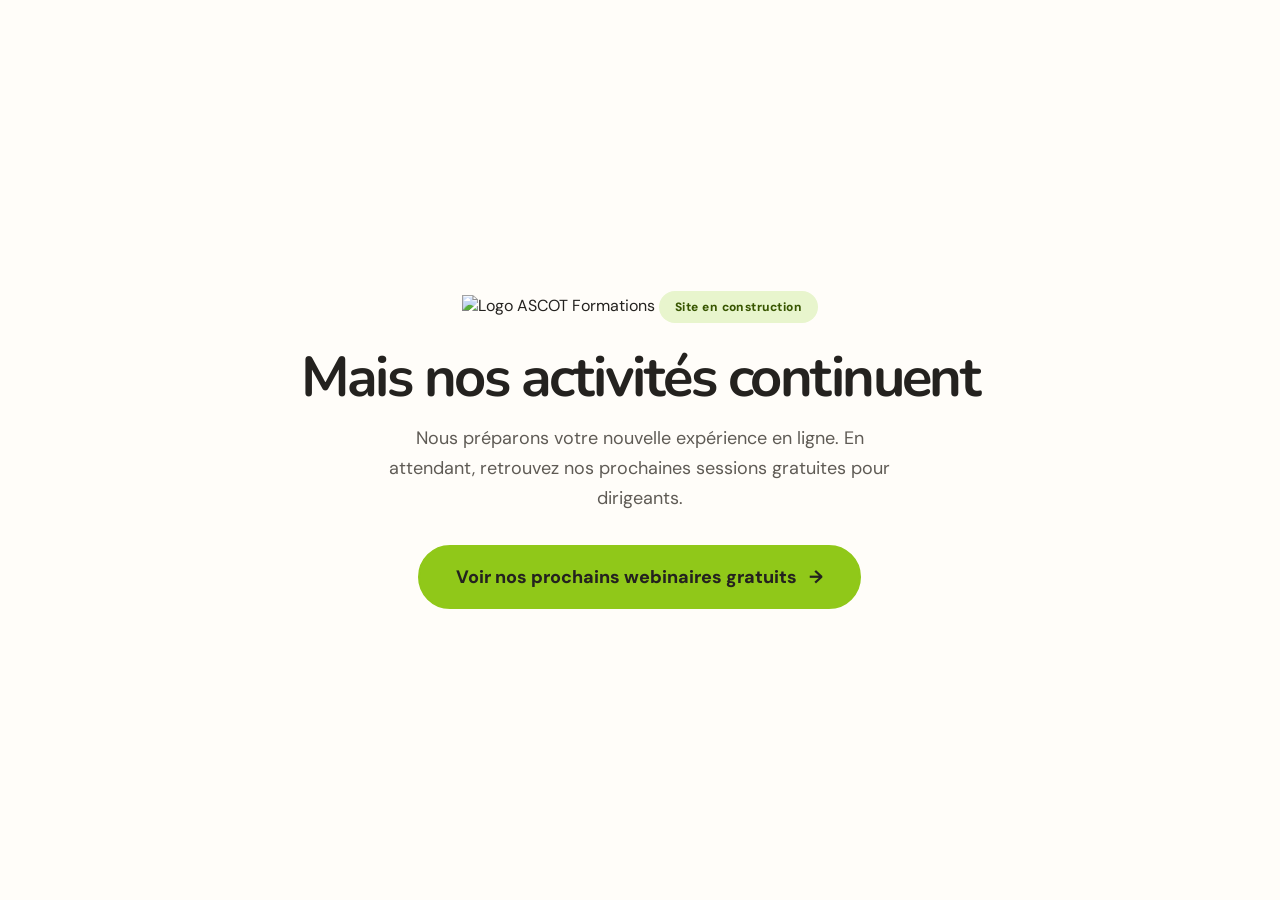
==== site/index.html @ 657f05b3 "Ajout page d'accueil temporaire avec lien vers les webinaires" ====
<!DOCTYPE html>
<html lang="fr">
<head>
<meta charset="utf-8">
<meta name="viewport" content="width=device-width,initial-scale=1">
<title>ASCOT Formations — Site en construction</title>
<link rel="preconnect" href="https://fonts.googleapis.com">
<link rel="preconnect" href="https://fonts.gstatic.com" crossorigin="">
<link href="https://fonts.googleapis.com/css2?family=DM+Sans:wght@400;500;600;700;800&amp;family=Nunito:wght@400;600;700;800;900&amp;display=swap" rel="stylesheet">
<style>
:root{--ink:#24221f;--green:#90c819;--green-deep:#537a0b;--cream:#f4e9df;--paper:#fffdf9;--stone:#817c74;--line:#e3dad0;--dark:#242320;--radius:22px}
*{box-sizing:border-box}
html,body{height:100%}
body{margin:0;background:var(--paper);color:var(--ink);font-family:'DM Sans',Arial,sans-serif;display:flex;align-items:center;justify-content:center;text-align:center;padding:22px}
a{color:inherit;text-decoration:none}
h1,h2,p{margin:0}
h1,h2{font-family:Nunito,sans-serif;letter-spacing:-.045em}
h1{font-size:clamp(34px,5vw,56px);line-height:1.08;margin-bottom:16px}
p{line-height:1.65;color:#5f5b55;font-size:18px;max-width:520px;margin:0 auto 32px}
.btn{background:var(--green);border:2px solid var(--green);padding:18px 36px;border-radius:100px;font-weight:800;display:inline-flex;align-items:center;gap:12px;color:var(--ink);font-size:18px;font-family:inherit;cursor:pointer}
.btn:hover{background:#b0dc45;border-color:#b0dc45}
.badge{display:inline-block;border-radius:100px;padding:8px 16px;background:#e8f5cd;color:#385600;font-size:12px;font-weight:800;margin-bottom:22px;letter-spacing:.04em}
.logo{height:48px;width:auto;margin-bottom:32px}
</style>
<script defer src="https://cloud.umami.is/script.js" data-website-id="02d8fbd9-6db0-4e62-9160-9cc454631782"></script>
</head>
<body>
  <div>
    <img alt="Logo ASCOT Formations" class="logo" src="https://cdn.stedzstudio.com/clay-ascot-formations-logo-2.png">
    <div class="badge">Site en construction</div>
    <h1>Mais nos activités continuent</h1>
    <p>Nous préparons votre nouvelle expérience en ligne. En attendant, retrouvez nos prochaines sessions gratuites pour dirigeants.</p>
    <a class="btn" href="webinaire/au-dela-du-chat-le-risque-urssaf.html">Voir nos prochains webinaires gratuits <span>→</span></a>
  </div>
</body>
</html>
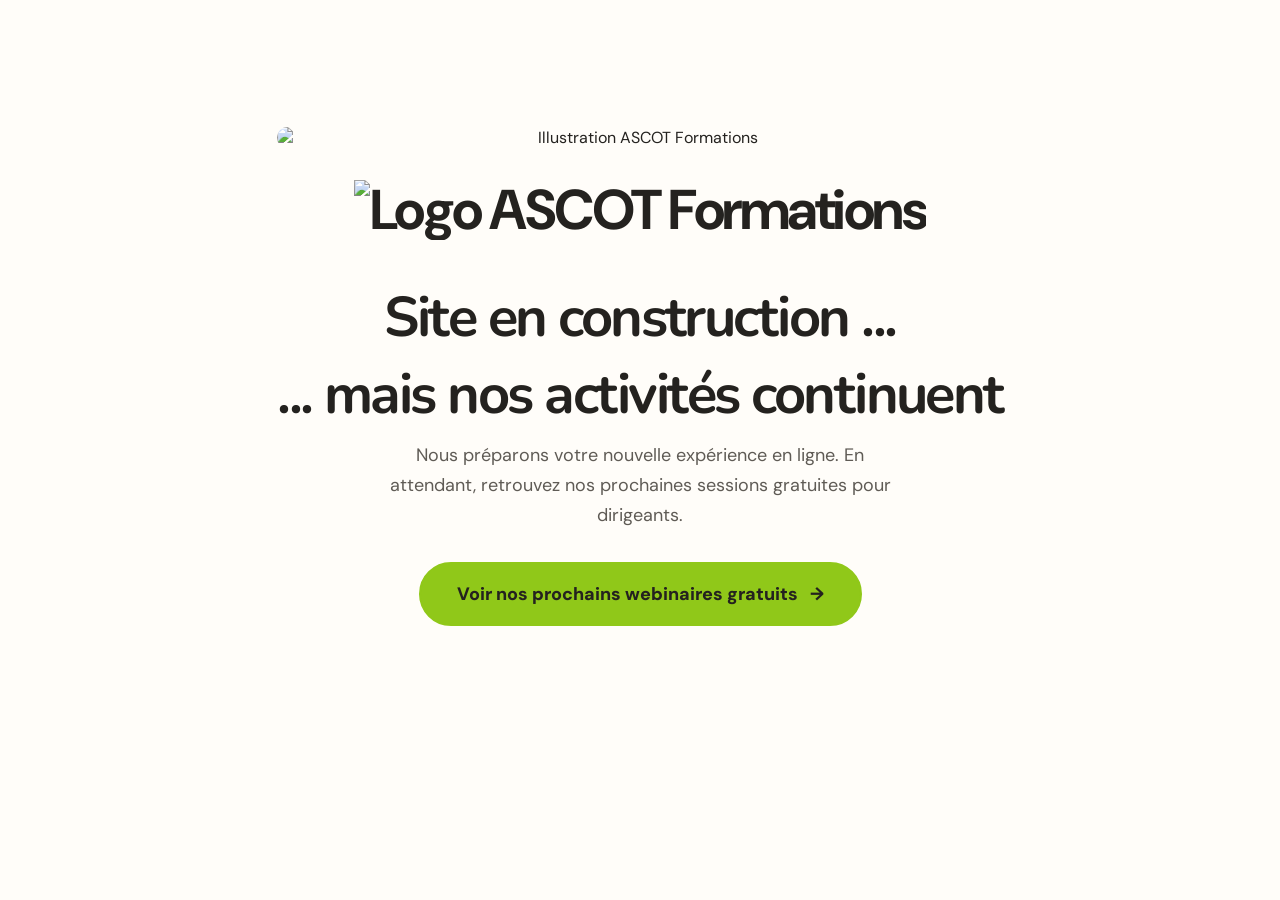
==== commit ad048bc7: "new index page" ====
--- a/site/index.html
+++ b/site/index.html
@@ -1,6 +1,5 @@
 <!DOCTYPE html>
-<html lang="fr">
-<head>
+<html lang="fr"><head>
 <meta charset="utf-8">
 <meta name="viewport" content="width=device-width,initial-scale=1">
 <title>ASCOT Formations — Site en construction</title>
@@ -22,15 +21,14 @@
 .badge{display:inline-block;border-radius:100px;padding:8px 16px;background:#e8f5cd;color:#385600;font-size:12px;font-weight:800;margin-bottom:22px;letter-spacing:.04em}
 .logo{height:48px;width:auto;margin-bottom:32px}
 </style>
-<script defer src="https://cloud.umami.is/script.js" data-website-id="02d8fbd9-6db0-4e62-9160-9cc454631782"></script>
+<script defer="" src="https://cloud.umami.is/script.js" data-website-id="02d8fbd9-6db0-4e62-9160-9cc454631782"></script>
 </head>
 <body>
-  <div>
-    <img alt="Logo ASCOT Formations" class="logo" src="https://cdn.stedzstudio.com/clay-ascot-formations-logo-2.png">
-    <div class="badge">Site en construction</div>
-    <h1>Mais nos activités continuent</h1>
+  <div><img alt="Illustration ASCOT Formations" style="width:100%;max-width:800px;border-radius:var(--radius);margin-bottom:32px;display:block;" src="https://cdn.stedzstudio.com/79ab85a9-1988-4a8a-9495-902d089856a9.png">
+    <h1><img alt="Logo ASCOT Formations" class="logo" style="font-family: &quot;DM Sans&quot;, Arial, sans-serif;" src="https://cdn.stedzstudio.com/clay-ascot-formations-logo-2.png"></h1><h1>Site&nbsp;en&nbsp;construction&nbsp;...</h1><h1>... mais nos activités continuent</h1>
     <p>Nous préparons votre nouvelle expérience en ligne. En attendant, retrouvez nos prochaines sessions gratuites pour dirigeants.</p>
-    <a class="btn" href="webinaire/au-dela-du-chat-le-risque-urssaf.html">Voir nos prochains webinaires gratuits <span>→</span></a>
+    <a class="btn" href="webinaire/au-dela-du-chat-le-risque-urssaf.html">Voir nos prochains webinaires gratuits <span>→</span></a><br><br><br><br><br><br><br><br>
   </div>
-</body>
-</html>
+
+
+</body></html>
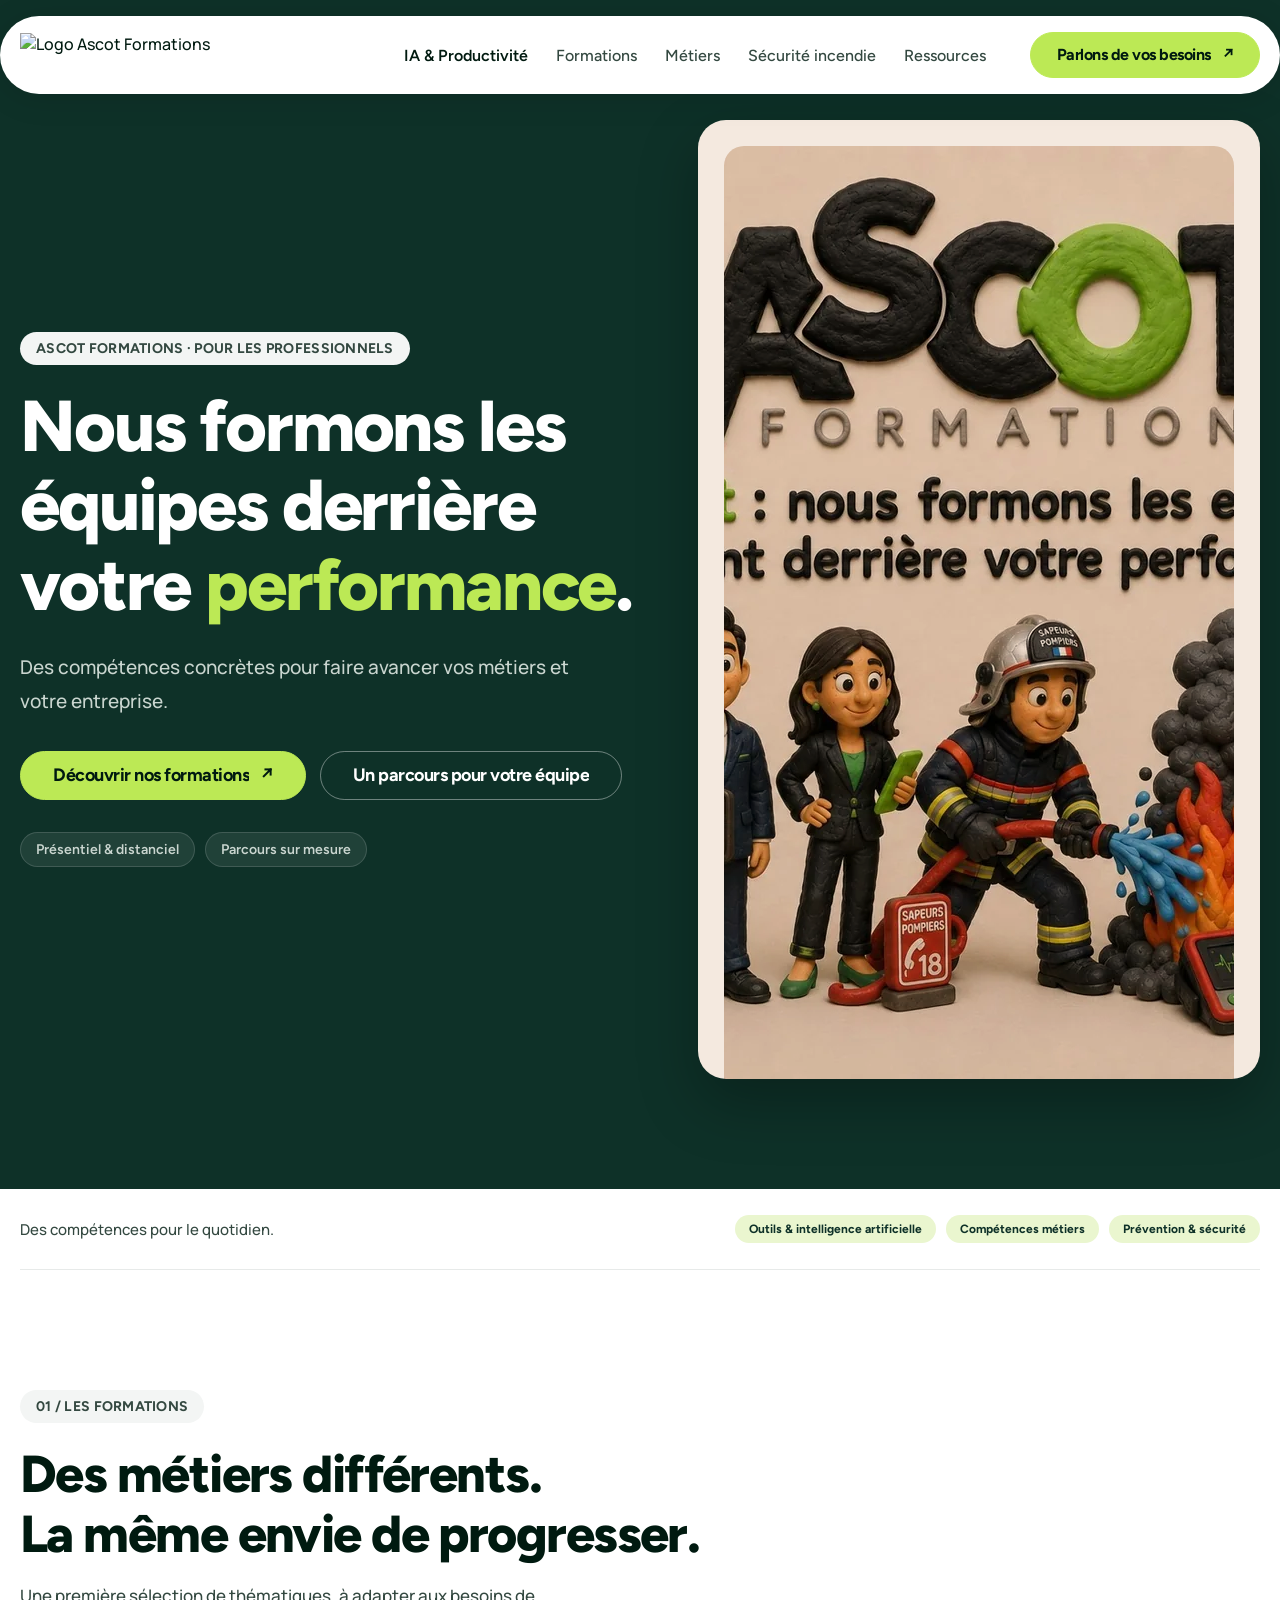
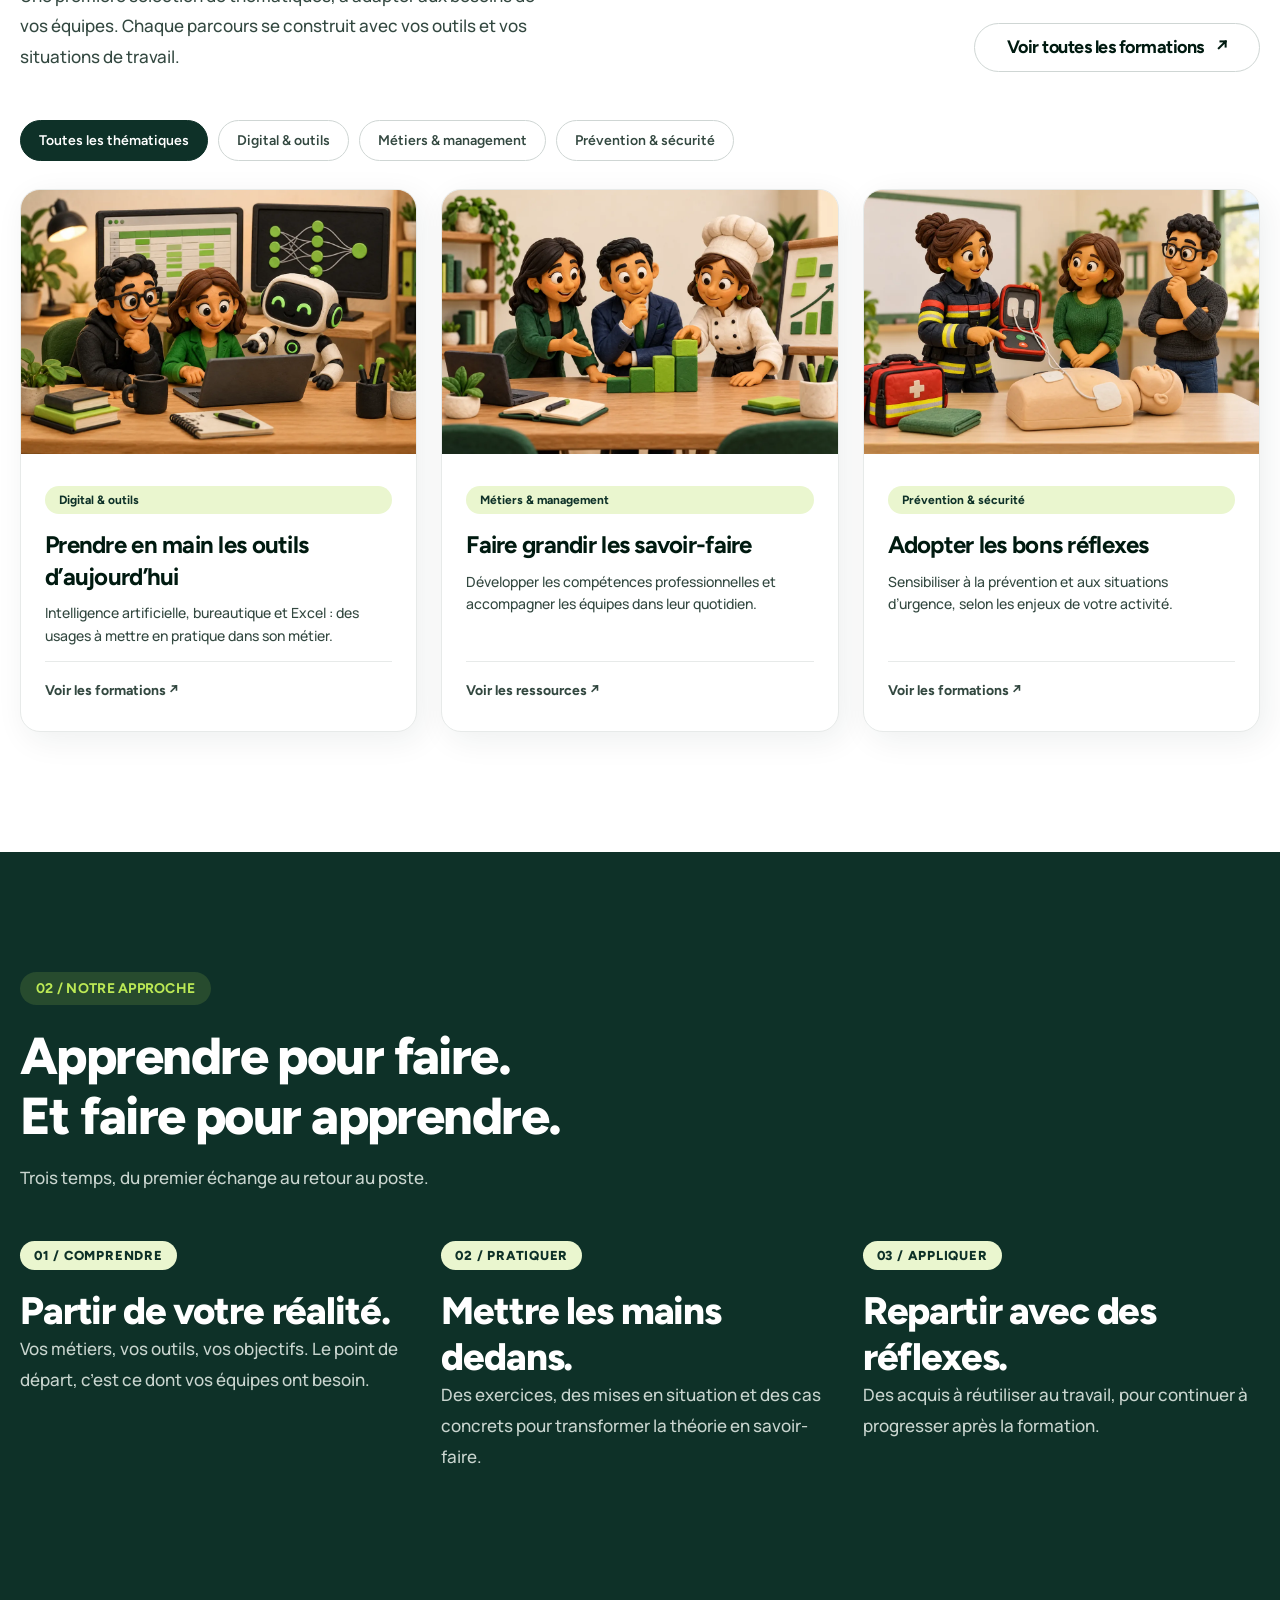
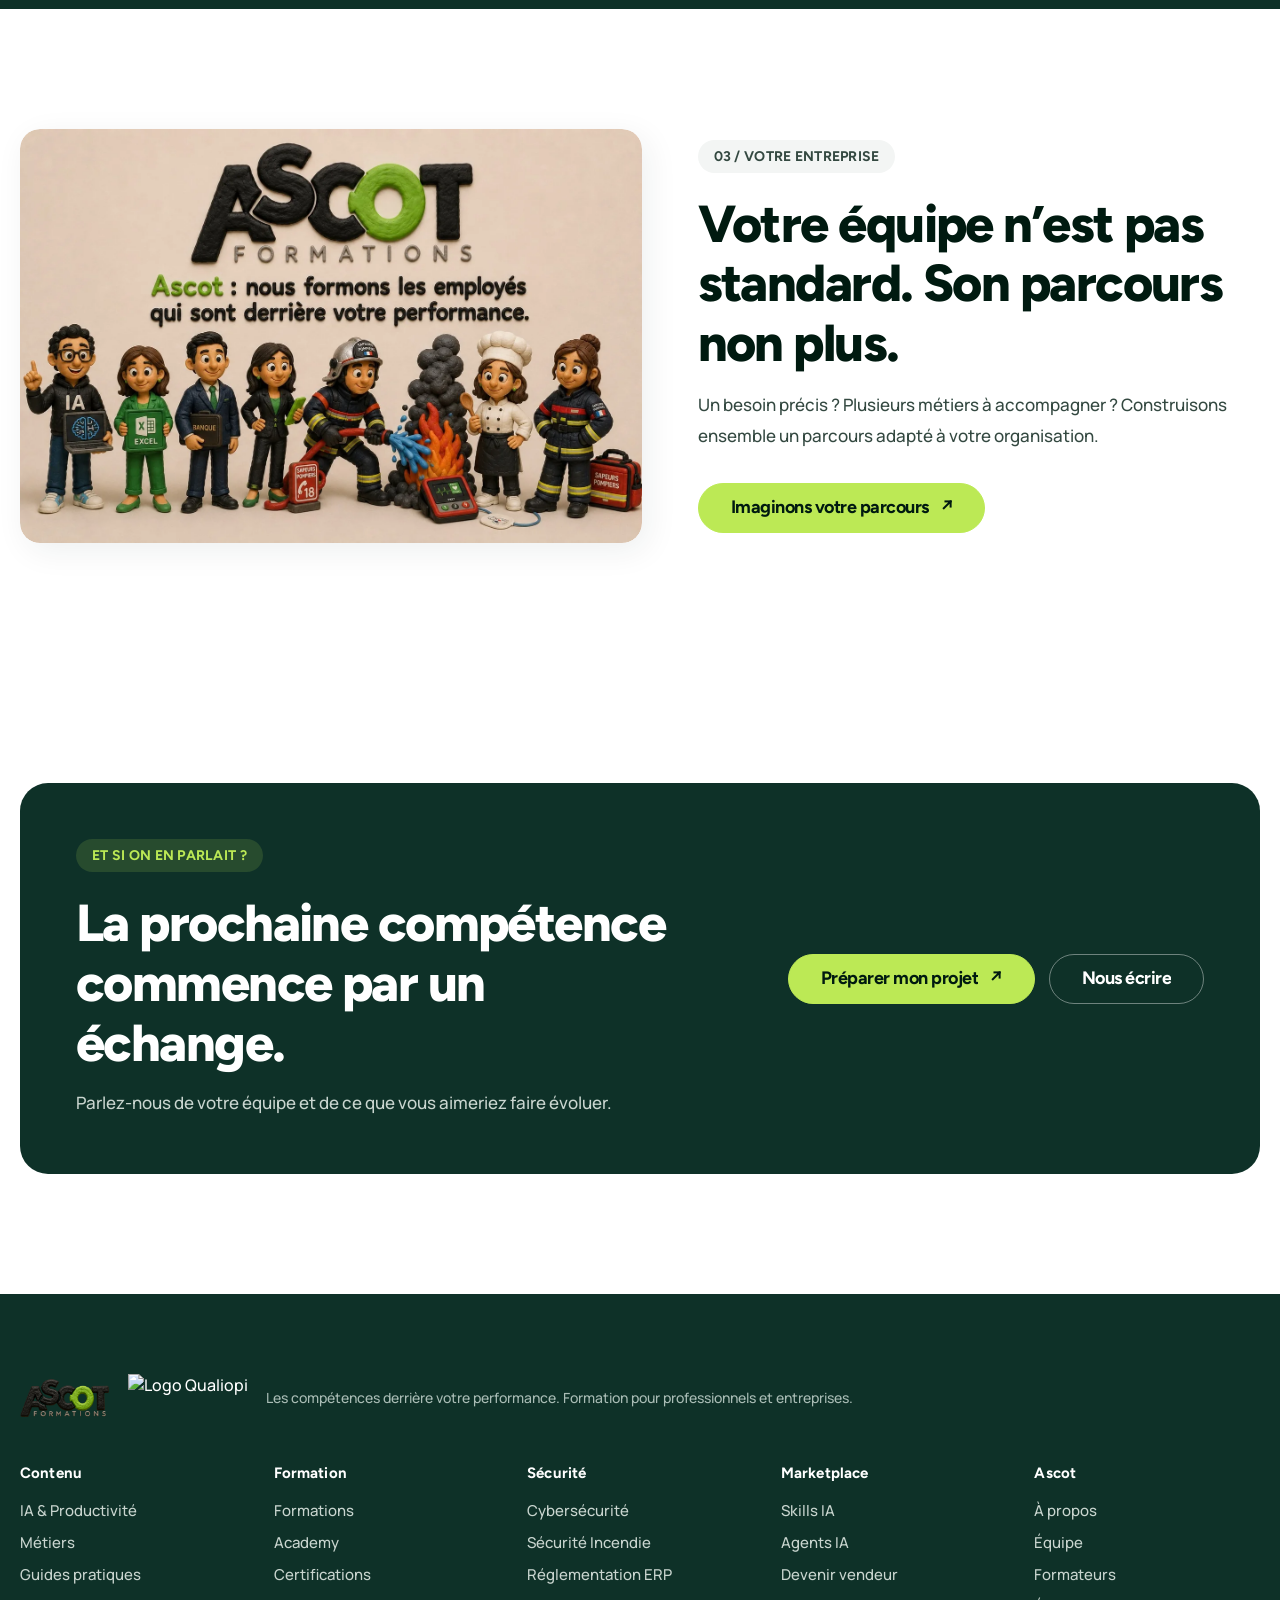
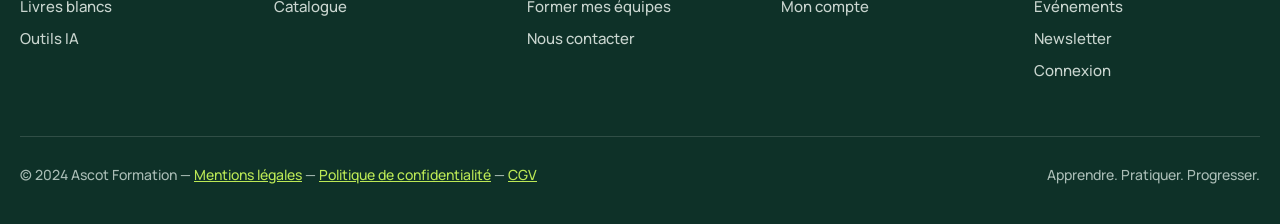
==== commit a6a8be5a: "Nouvelle page d'accueil intégrée au styleguide La maquette reçue est reconstruite avec les composant" ====
--- a/site/index.html
+++ b/site/index.html
@@ -2,33 +2,342 @@
 <html lang="fr"><head>
 <meta charset="utf-8">
 <meta name="viewport" content="width=device-width,initial-scale=1">
-<title>ASCOT Formations — Site en construction</title>
+<title>Ascot Formations — Faire grandir les compétences</title>
+<meta name="description" content="Ascot Formations accompagne les professionnels et leurs équipes dans le développement de leurs compétences : outils et intelligence artificielle, compétences métiers, prévention et sécurité.">
+<link rel="canonical" href="https://ascot-formations.fr/">
+<meta property="og:type" content="website">
+<meta property="og:site_name" content="Ascot Formation">
+<meta property="og:title" content="Ascot Formations — Faire grandir les compétences">
+<meta property="og:description" content="Ascot Formations accompagne les professionnels et leurs équipes dans le développement de leurs compétences : outils et intelligence artificielle, compétences métiers, prévention et sécurité.">
+<meta property="og:url" content="https://ascot-formations.fr/">
+<meta property="og:image" content="https://ascot-formations.fr/assets/accueil-univers-ascot.webp">
+<meta property="og:locale" content="fr_FR">
+<meta name="twitter:card" content="summary_large_image">
+<meta name="twitter:title" content="Ascot Formations — Faire grandir les compétences">
+<meta name="twitter:description" content="Des compétences concrètes pour faire avancer vos métiers et votre entreprise.">
+<meta name="twitter:image" content="https://ascot-formations.fr/assets/accueil-univers-ascot.webp">
 <link rel="preconnect" href="https://fonts.googleapis.com">
 <link rel="preconnect" href="https://fonts.gstatic.com" crossorigin="">
-<link href="https://fonts.googleapis.com/css2?family=DM+Sans:wght@400;500;600;700;800&amp;family=Nunito:wght@400;600;700;800;900&amp;display=swap" rel="stylesheet">
-<style>
-:root{--ink:#24221f;--green:#90c819;--green-deep:#537a0b;--cream:#f4e9df;--paper:#fffdf9;--stone:#817c74;--line:#e3dad0;--dark:#242320;--radius:22px}
-*{box-sizing:border-box}
-html,body{height:100%}
-body{margin:0;background:var(--paper);color:var(--ink);font-family:'DM Sans',Arial,sans-serif;display:flex;align-items:center;justify-content:center;text-align:center;padding:22px}
-a{color:inherit;text-decoration:none}
-h1,h2,p{margin:0}
-h1,h2{font-family:Nunito,sans-serif;letter-spacing:-.045em}
-h1{font-size:clamp(34px,5vw,56px);line-height:1.08;margin-bottom:16px}
-p{line-height:1.65;color:#5f5b55;font-size:18px;max-width:520px;margin:0 auto 32px}
-.btn{background:var(--green);border:2px solid var(--green);padding:18px 36px;border-radius:100px;font-weight:800;display:inline-flex;align-items:center;gap:12px;color:var(--ink);font-size:18px;font-family:inherit;cursor:pointer}
-.btn:hover{background:#b0dc45;border-color:#b0dc45}
-.badge{display:inline-block;border-radius:100px;padding:8px 16px;background:#e8f5cd;color:#385600;font-size:12px;font-weight:800;margin-bottom:22px;letter-spacing:.04em}
-.logo{height:48px;width:auto;margin-bottom:32px}
-</style>
+<link href="https://fonts.googleapis.com/css2?family=Figtree:wght@400;500;600;700;800;900&amp;family=Manrope:wght@400;500;600;700;800&amp;display=swap" rel="stylesheet">
+<link rel="stylesheet" href="./assets/ascot.css">
 <script defer="" src="https://cloud.umami.is/script.js" data-website-id="02d8fbd9-6db0-4e62-9160-9cc454631782"></script>
+<script src="https://retours.stedzstudio.com/w.js" async></script>
+<script type="application/ld+json">
+{
+  "@context": "https://schema.org",
+  "@graph": [
+    {
+      "@type": "Organization",
+      "@id": "https://ascot-formations.fr/#organization",
+      "name": "Ascot Formation",
+      "url": "https://ascot-formations.fr/",
+      "logo": "https://cdn.stedzstudio.com/clay-ascot-formations-logo.png",
+      "email": "contact@ascot-formations.fr",
+      "description": "Formations IA, cybersécurité & sécurité incendie pour des salariés plus productifs."
+    },
+    {
+      "@type": "WebSite",
+      "@id": "https://ascot-formations.fr/#website",
+      "url": "https://ascot-formations.fr/",
+      "name": "Ascot Formation",
+      "inLanguage": "fr-FR",
+      "publisher": { "@id": "https://ascot-formations.fr/#organization" },
+      "potentialAction": {
+        "@type": "SearchAction",
+        "target": {
+          "@type": "EntryPoint",
+          "urlTemplate": "https://ascot-formations.fr/recherche/?q={search_term_string}"
+        },
+        "query-input": "required name=search_term_string"
+      }
+    }
+  ]
+}
+</script>
 </head>
 <body>
-  <div><img alt="Illustration ASCOT Formations" style="width:100%;max-width:800px;border-radius:var(--radius);margin-bottom:32px;display:block;" src="https://cdn.stedzstudio.com/79ab85a9-1988-4a8a-9495-902d089856a9.png">
-    <h1><img alt="Logo ASCOT Formations" class="logo" style="font-family: &quot;DM Sans&quot;, Arial, sans-serif;" src="https://cdn.stedzstudio.com/clay-ascot-formations-logo-2.png"></h1><h1>Site&nbsp;en&nbsp;construction&nbsp;...</h1><h1>... mais nos activités continuent</h1>
-    <p>Nous préparons votre nouvelle expérience en ligne. En attendant, retrouvez nos prochaines sessions gratuites pour dirigeants.</p>
-    <a class="btn" href="webinaire/au-dela-du-chat-le-risque-urssaf.html">Voir nos prochains webinaires gratuits <span>→</span></a><br><br><br><br><br><br><br><br>
-  </div>
-
-
-</body></html>+
+<div class="top">
+  <nav class="shell">
+    <a class="brand" href="./"><img alt="Logo Ascot Formations" src="https://cdn.stedzstudio.com/clay-ascot-formations-logo.png"></a>
+    <div class="links">
+      <a href="./ia-productivite/">IA &amp; Productivité</a>
+      <a href="./formations/">Formations</a>
+      <a href="./metiers/">Métiers</a>
+      <a href="./securite-incendie/">Sécurité incendie</a>
+      <a href="./ressources/">Ressources</a>
+    </div>
+    <a class="nav-cta btn" href="./entreprise/contact/"><span class="swap"><b>Parlons de vos besoins</b><b>Parlons de vos besoins</b></span><span>↗</span></a>
+  </nav>
+</div>
+
+<header class="hero" id="accueil">
+  <div class="shell hero-grid">
+    <div class="hero-copy">
+      <div class="eyebrow">Ascot Formations · Pour les professionnels</div>
+      <h1>Nous formons les équipes derrière votre <span>performance</span>.</h1>
+      <p>Des compétences concrètes pour faire avancer vos métiers et votre entreprise.</p>
+      <div class="hero-actions">
+        <a class="btn" href="./formations/"><span class="swap"><b>Découvrir nos formations</b><b>Découvrir nos formations</b></span><span>↗</span></a>
+        <a class="btn secondary" href="#sur-mesure"><span class="swap"><b>Un parcours pour votre équipe</b><b>Un parcours pour votre équipe</b></span></a>
+      </div>
+      <div class="meta"><span>Présentiel &amp; distanciel</span><span>Parcours sur mesure</span></div>
+    </div>
+    <div class="hero-art">
+      <img alt="L’univers Ascot : logo et personnages en pâte à modeler représentant les métiers" src="./assets/accueil-univers-ascot.webp" width="1400" height="933" fetchpriority="high">
+    </div>
+  </div>
+</header>
+
+<div class="shell">
+  <div class="ribbon">
+    <span>Des compétences pour le quotidien.</span>
+    <div class="pills">
+      <span class="tag">Outils &amp; intelligence artificielle</span>
+      <span class="tag">Compétences métiers</span>
+      <span class="tag">Prévention &amp; sécurité</span>
+    </div>
+  </div>
+</div>
+
+<section id="formations">
+  <div class="shell">
+    <div class="eyebrow">01 / Les formations</div>
+    <div class="section-head">
+      <div>
+        <h2>Des métiers différents.<br>La même envie de progresser.</h2>
+        <p>Une première sélection de thématiques, à adapter aux besoins de vos équipes. Chaque parcours se construit avec vos outils et vos situations de travail.</p>
+      </div>
+      <a class="btn secondary" href="./formations/"><span class="swap"><b>Voir toutes les formations</b><b>Voir toutes les formations</b></span><span>↗</span></a>
+    </div>
+    <div class="pills filters" role="group" aria-label="Filtrer les thématiques">
+      <button class="pill active" type="button" data-filter="all" aria-pressed="true">Toutes les thématiques</button>
+      <button class="pill" type="button" data-filter="digital" aria-pressed="false">Digital &amp; outils</button>
+      <button class="pill" type="button" data-filter="metiers" aria-pressed="false">Métiers &amp; management</button>
+      <button class="pill" type="button" data-filter="securite" aria-pressed="false">Prévention &amp; sécurité</button>
+    </div>
+    <p class="small" role="status" id="filtre-statut"></p>
+    <div class="grid">
+      <article class="card" data-category="digital">
+        <div class="card-media"><img alt="Atelier d’intelligence artificielle et de bureautique : deux professionnels et un robot en pâte à modeler" src="./assets/formation-ia-outils.webp" width="1200" height="800" loading="lazy"></div>
+        <div class="card-body">
+          <span class="tag">Digital &amp; outils</span>
+          <h3><a href="./ia-productivite/">Prendre en main les outils d’aujourd’hui</a></h3>
+          <p class="small">Intelligence artificielle, bureautique et Excel : des usages à mettre en pratique dans son métier.</p>
+          <div class="card-footer"><a href="./ia-productivite/">Voir les formations ↗</a></div>
+        </div>
+      </article>
+      <article class="card" data-category="metiers">
+        <div class="card-media"><img alt="Atelier collaboratif entre une formatrice, un banquier et une cheffe en pâte à modeler" src="./assets/formation-metiers-management.webp" width="1200" height="800" loading="lazy"></div>
+        <div class="card-body">
+          <span class="tag">Métiers &amp; management</span>
+          <h3><a href="./metiers/">Faire grandir les savoir-faire</a></h3>
+          <p class="small">Développer les compétences professionnelles et accompagner les équipes dans leur quotidien.</p>
+          <div class="card-footer"><a href="./metiers/">Voir les ressources ↗</a></div>
+        </div>
+      </article>
+      <article class="card" data-category="securite">
+        <div class="card-media"><img alt="Formation aux premiers secours : une formatrice et deux professionnels en pâte à modeler" src="./assets/formation-prevention-securite.webp" width="1200" height="800" loading="lazy"></div>
+        <div class="card-body">
+          <span class="tag">Prévention &amp; sécurité</span>
+          <h3><a href="./securite-incendie/">Adopter les bons réflexes</a></h3>
+          <p class="small">Sensibiliser à la prévention et aux situations d’urgence, selon les enjeux de votre activité.</p>
+          <div class="card-footer"><a href="./securite-incendie/">Voir les formations ↗</a></div>
+        </div>
+      </article>
+    </div>
+  </div>
+</section>
+
+<section class="band" id="approche">
+  <div class="shell">
+    <div class="eyebrow">02 / Notre approche</div>
+    <div class="section-head">
+      <div>
+        <h2>Apprendre pour faire.<br>Et faire pour apprendre.</h2>
+        <p>Trois temps, du premier échange au retour au poste.</p>
+      </div>
+    </div>
+    <div class="grid">
+      <div>
+        <span class="step-num">01 / Comprendre</span>
+        <h3>Partir de votre réalité.</h3>
+        <p>Vos métiers, vos outils, vos objectifs. Le point de départ, c’est ce dont vos équipes ont besoin.</p>
+      </div>
+      <div>
+        <span class="step-num">02 / Pratiquer</span>
+        <h3>Mettre les mains dedans.</h3>
+        <p>Des exercices, des mises en situation et des cas concrets pour transformer la théorie en savoir-faire.</p>
+      </div>
+      <div>
+        <span class="step-num">03 / Appliquer</span>
+        <h3>Repartir avec des réflexes.</h3>
+        <p>Des acquis à réutiliser au travail, pour continuer à progresser après la formation.</p>
+      </div>
+    </div>
+  </div>
+</section>
+
+<section id="sur-mesure">
+  <div class="shell split">
+    <div class="split-art">
+      <img alt="Les équipes Ascot : nous formons les professionnels qui sont derrière votre performance" src="./assets/accueil-univers-ascot.webp" width="1400" height="933" loading="lazy">
+    </div>
+    <div>
+      <div class="eyebrow">03 / Votre entreprise</div>
+      <h2>Votre équipe n’est pas standard. Son parcours non plus.</h2>
+      <p>Un besoin précis ? Plusieurs métiers à accompagner ? Construisons ensemble un parcours adapté à votre organisation.</p>
+      <div class="cta-actions">
+        <a class="btn" href="./entreprise/former-equipes/"><span class="swap"><b>Imaginons votre parcours</b><b>Imaginons votre parcours</b></span><span>↗</span></a>
+      </div>
+    </div>
+  </div>
+</section>
+
+<section id="contact">
+  <div class="shell">
+    <div class="cta">
+      <div>
+        <div class="eyebrow">Et si on en parlait ?</div>
+        <h2>La prochaine compétence<br>commence par un échange.</h2>
+        <p>Parlez-nous de votre équipe et de ce que vous aimeriez faire évoluer.</p>
+      </div>
+      <div class="cta-actions">
+        <button class="btn" type="button" data-dialog-open="projet"><span class="swap"><b>Préparer mon projet</b><b>Préparer mon projet</b></span><span>↗</span></button>
+        <a class="btn secondary" href="./entreprise/contact/"><span class="swap"><b>Nous écrire</b><b>Nous écrire</b></span></a>
+      </div>
+    </div>
+  </div>
+</section>
+
+<dialog class="dialog" id="projet" aria-labelledby="projet-titre">
+  <div class="dialog-inner">
+    <div class="dialog-head">
+      <div>
+        <div class="eyebrow">Votre projet de formation</div>
+        <h2 id="projet-titre">Préparons votre projet.</h2>
+      </div>
+      <button class="dialog-close" type="button" data-dialog-close aria-label="Fermer la fenêtre">×</button>
+    </div>
+    <p>Notez les besoins de votre équipe : le brief est mis en forme dans votre navigateur, rien n’est envoyé. Gardez-le pour votre premier échange, ou écrivez-nous directement.</p>
+    <form class="form" id="brief">
+      <label for="brief-entreprise">Votre entreprise</label>
+      <input class="field" id="brief-entreprise" name="entreprise" autocomplete="organization" required="">
+      <label for="brief-besoin">Votre besoin</label>
+      <textarea class="field" id="brief-besoin" name="besoin" rows="4" placeholder="Thématique, personnes à former, objectif…" required=""></textarea>
+      <button class="btn" type="submit"><span class="swap"><b>Télécharger mon brief</b><b>Télécharger mon brief</b></span><span>↓</span></button>
+      <a class="btn secondary" href="./entreprise/contact/"><span class="swap"><b>Écrire à l’équipe</b><b>Écrire à l’équipe</b></span></a>
+      <p class="form-note" id="brief-statut" role="status"></p>
+    </form>
+  </div>
+</dialog>
+
+<footer class="footer">
+  <div class="shell">
+    <div class="footer-brand">
+      <a class="brand" href="./"><img alt="Logo Ascot Formations" src="./assets/logo-ascot-formations.webp" width="560" height="286"></a>
+      <img class="qualiopi" alt="Logo Qualiopi" src="https://cdn.stedzstudio.com/logo-qualiopi-actions-de-formation-bleu.png">
+      <div class="source">Les compétences derrière votre performance. Formation pour professionnels et entreprises.</div>
+    </div>
+    <div class="footer-cols">
+      <div class="footer-col">
+        <h4>Contenu</h4>
+        <a href="./ia-productivite/">IA &amp; Productivité</a>
+        <a href="./metiers/">Métiers</a>
+        <a href="./blog/">Guides pratiques</a>
+        <a href="./ressources/livres-blancs/">Livres blancs</a>
+        <a href="./outils/">Outils IA</a>
+      </div>
+      <div class="footer-col">
+        <h4>Formation</h4>
+        <a href="./formations/">Formations</a>
+        <a href="./academy/">Academy</a>
+        <a href="./academy/certifications/">Certifications</a>
+        <a href="./academy/catalogue/">Catalogue</a>
+      </div>
+      <div class="footer-col">
+        <h4>Sécurité</h4>
+        <a href="./cybersecurite/">Cybersécurité</a>
+        <a href="./securite-incendie/">Sécurité Incendie</a>
+        <a href="./securite-incendie/erp/">Réglementation ERP</a>
+        <a href="./entreprise/former-equipes/">Former mes équipes</a>
+        <a href="./entreprise/contact/">Nous contacter</a>
+      </div>
+      <div class="footer-col">
+        <h4>Marketplace</h4>
+        <a href="./marketplace/skills/">Skills IA</a>
+        <a href="./marketplace/agents/">Agents IA</a>
+        <a href="./marketplace/vendre/">Devenir vendeur</a>
+        <a href="./marketplace/compte/">Mon compte</a>
+      </div>
+      <div class="footer-col">
+        <h4>Ascot</h4>
+        <a href="./a-propos/">À propos</a>
+        <a href="./equipe/">Équipe</a>
+        <a href="./formateurs/">Formateurs</a>
+        <a href="./evenements/">Événements</a>
+        <a href="./newsletter/">Newsletter</a>
+        <a href="./connexion/">Connexion</a>
+      </div>
+    </div>
+    <div class="footer-bottom">
+      <div class="source">© 2024 Ascot Formation — <a href="./mentions-legales/">Mentions légales</a> — <a href="./politique-de-confidentialite/">Politique de confidentialité</a> — <a href="./cgv/">CGV</a></div>
+      <div class="source">Apprendre. Pratiquer. Progresser.</div>
+    </div>
+  </div>
+</footer>
+
+<script>
+/* Filtre des thématiques : un seul univers affiché à la fois, l'état du bouton est
+   porté par aria-pressed et le nombre de cartes restantes est annoncé dans #filtre-statut. */
+const filtres = document.querySelectorAll('.filter, .filters .pill');
+const cartes = document.querySelectorAll('.card[data-category]');
+const statut = document.getElementById('filtre-statut');
+filtres.forEach(function (bouton) {
+  bouton.addEventListener('click', function () {
+    const choix = bouton.dataset.filter;
+    filtres.forEach(function (autre) {
+      const actif = autre === bouton;
+      autre.classList.toggle('active', actif);
+      autre.setAttribute('aria-pressed', String(actif));
+    });
+    let visibles = 0;
+    cartes.forEach(function (carte) {
+      const montre = choix === 'all' || carte.dataset.category === choix;
+      carte.hidden = !montre;
+      if (montre) visibles++;
+    });
+    statut.textContent = visibles + (visibles > 1 ? ' thématiques affichées.' : ' thématique affichée.');
+  });
+});
+
+/* Fenêtre modale : <dialog> natif, le fond reste inerte et Échap fonctionne sans script. */
+document.querySelectorAll('[data-dialog-open]').forEach(function (bouton) {
+  const dialogue = document.getElementById(bouton.dataset.dialogOpen);
+  if (!dialogue) return;
+  bouton.addEventListener('click', function () { dialogue.showModal(); });
+  dialogue.querySelectorAll('[data-dialog-close]').forEach(function (fermer) {
+    fermer.addEventListener('click', function () { dialogue.close(); });
+  });
+  dialogue.addEventListener('click', function (evenement) {
+    if (evenement.target === dialogue) dialogue.close();
+  });
+});
+
+/* Brief de projet : mis en forme et téléchargé dans le navigateur, aucune donnée transmise. */
+document.getElementById('brief').addEventListener('submit', function (evenement) {
+  evenement.preventDefault();
+  const donnees = new FormData(evenement.target);
+  const contenu = 'MON PROJET DE FORMATION — ASCOT\n\nEntreprise : ' + donnees.get('entreprise') +
+    '\n\nBesoins et objectifs :\n' + donnees.get('besoin') + '\n';
+  const url = URL.createObjectURL(new Blob([contenu], { type: 'text/plain;charset=utf-8' }));
+  const lien = document.createElement('a');
+  lien.href = url;
+  lien.download = 'mon-projet-formation-ascot.txt';
+  lien.click();
+  setTimeout(function () { URL.revokeObjectURL(url); }, 1000);
+  document.getElementById('brief-statut').textContent = 'Votre brief est prêt : il a été téléchargé, rien n’a été envoyé depuis cette page.';
+});
+</script>
+
+</body></html>
--- a/site/assets/ascot.css
+++ b/site/assets/ascot.css
@@ -0,0 +1,414 @@
+/* ============================================================================
+   ASCOT FORMATIONS — FEUILLE DE STYLE PARTAGÉE
+   ----------------------------------------------------------------------------
+   Source unique du système visuel, référencée par toutes les pages :
+     <link rel="stylesheet" href="/assets/ascot.css">
+
+   Démonstration et documentation vivante : specs/Styleguide_Ascot_Formations.html
+   Règle : toute évolution de jeton ou de composant se décide dans le styleguide,
+   puis se reporte ici. Les pages ne contiennent plus aucun CSS de composant.
+
+   Sommaire
+     1. Jetons            2. Base              3. Navigation capsule
+     4. Boutons           5. Typographie       6. Sections, grilles, fonds
+     7. Héros             8. Cartes            9. Étiquettes et filtres
+    10. Composants de contenu (fiches, formulaires, étapes, citation, listes)
+    11. Preuve chiffrée  12. Bandeau d'appel  13. Pied de page  14. Icônes
+    15. Utilitaires      16. Blocs de page (routeur, avatars, couvertures,
+       newsletter)       17. Responsive
+   ============================================================================ */
+
+/* ============================================================
+   ASCOT FORMATIONS — SYSTÈME VISUEL ALIGNÉ SUR TUTOMILE
+   Structure, échelle typo, composants et palette repris du
+   template TutoMile (Webflow) · matière en pâte modelée Ascot
+   ============================================================ */
+:root{
+  /* Couleurs — jetons TutoMile */
+  --lime:#bce955;        /* action primaire */
+  --forest:#0e3128;      /* fond sombre, secondaire */
+  --ink:#001a10;         /* texte */
+  --moss:#334840;        /* texte secondaire */
+  --deep:#15372e;        /* hover / appui */
+  --mist:#f3f5f4;        /* fond clair */
+  --line:#e7eae9;        /* bordures cartes */
+  --line-2:#cfd6d4;      /* bordures boutons */
+  --white:#fff;
+  /* Matière Ascot */
+  --clay:#f4e9df;
+  --clay-deep:#e3d3c2;
+  /* Géométrie */
+  --radius:20px;
+  --pill:500px;
+  --section:120px;
+  --shadow-card:6px 8px 32px rgba(14,49,40,.07);
+  --shadow-nav:0 4px 32px rgba(0,0,0,.12);
+}
+*{box-sizing:border-box}
+html{scroll-behavior:smooth}
+body{margin:0;background:var(--white);color:var(--ink);font-family:Manrope,Arial,sans-serif;font-weight:500}
+a{color:inherit;text-decoration:none}
+button{font:inherit;cursor:pointer}
+img{display:block;max-width:100%}
+/* Un élément retiré par [hidden] doit le rester même quand son composant porte un
+   `display` explicite (.card, .grid…). Sans cette règle, un filtre qui masque une
+   carte par script reste sans effet visible. */
+[hidden]{display:none!important}
+.shell{max-width:1360px;margin:auto;padding:0 20px}
+
+/* ---------- Navigation : barre capsule blanche flottante ---------- */
+.top{position:fixed;inset:0 0 auto;z-index:100;width:100%;padding:16px 0 12px;pointer-events:none}
+/* Règle scopée à la capsule : un <nav> nu (fil d'Ariane, etc.) reste neutre.
+   Pas de padding horizontal ici : il est porté par .shell (0 20px), comme avant le scoping,
+   sinon .top nav (0,1,1) battrait .shell (0,1,0) et décalerait la capsule de 8 px. */
+.top nav{pointer-events:auto;height:78px;display:flex;align-items:center;gap:32px;background:var(--white);border-radius:55px;box-shadow:var(--shadow-nav)}
+.brand{display:flex;align-items:center;flex:0 0 auto}
+.brand img{height:44px;width:auto}
+.links{display:flex;gap:28px;margin-left:auto;font-family:Figtree,sans-serif;font-size:16px;font-weight:500}
+.links a{color:var(--moss);transition:color .3s}
+.links a:hover,.links a:first-child{color:var(--ink);font-weight:600}
+.nav-cta{margin-left:12px}
+
+/* ---------- Boutons : capsules, libellé qui glisse au survol ---------- */
+.btn{position:relative;display:inline-flex;align-items:center;gap:12px;background:var(--lime);border:1px solid var(--lime);color:var(--ink);font-family:Figtree,sans-serif;font-size:18px;font-weight:700;letter-spacing:-.5px;line-height:1.1em;padding:14px 32px;border-radius:var(--pill);transition:background-color .3s,border-color .3s,color .3s;white-space:nowrap}
+.nav-cta{padding:13px 26px;font-size:16px}
+.btn:hover,.btn:focus-visible{background:var(--forest);border-color:var(--forest);color:var(--white)}
+.btn.secondary{background:transparent;border:1px solid var(--line-2);color:var(--ink)}
+.btn.secondary:hover,.btn.secondary:focus-visible{background:var(--forest);border-color:var(--forest);color:var(--white)}
+.swap{position:relative;display:inline-block;height:1.1em;line-height:1.1em;overflow:hidden;vertical-align:bottom}
+.swap b{display:block;font-weight:inherit;transition:transform .35s cubic-bezier(.65,0,.35,1)}
+.swap b:nth-child(2){position:absolute;left:0;top:100%}
+.btn:hover .swap b,.btn:focus-visible .swap b{transform:translateY(-100%)}
+
+/* ---------- Typographie ---------- */
+h1,h2,h3,h4,p{margin-top:0}
+h1,h2,h3,h4{font-family:Figtree,sans-serif;font-weight:800;letter-spacing:-.03em;margin-bottom:0}
+h1{font-size:clamp(42px,6.2vw,72px);line-height:1.11em;margin-bottom:24px}
+h2{font-size:clamp(32px,4.6vw,52px);line-height:1.15em;margin-bottom:16px}
+h3{font-size:clamp(24px,3vw,40px);line-height:1.2em}
+h4{font-size:24px;line-height:1.32em;font-weight:700}
+p{line-height:1.8em;color:var(--moss);font-size:17px}
+.eyebrow{display:inline-block;font-family:Figtree,sans-serif;font-size:14px;font-weight:700;letter-spacing:.02em;text-transform:uppercase;color:var(--moss);background:var(--mist);border-radius:var(--pill);padding:8px 16px;margin-bottom:22px}
+.band .eyebrow{background:rgba(188,233,85,.14);color:var(--lime)}
+
+/* ---------- Sections & grilles ---------- */
+section{padding:var(--section) 0;scroll-margin-top:110px}
+/* Garde : `section` est un sélecteur d'élément. Toute <section> imbriquée (espace membre,
+   formulaires, panneaux) hériterait sinon de 120 px de padding et d'un scroll-margin inutile.
+   Cette règle neutralise la fuite pour les sections internes au contenu. */
+section section{padding:0;scroll-margin-top:0}
+.section-head{display:flex;justify-content:space-between;align-items:end;gap:36px;margin-bottom:48px}
+.section-head p{max-width:520px;margin-bottom:0}
+.grid{display:grid;grid-template-columns:repeat(3,1fr);gap:24px}
+.band{background:var(--forest);color:var(--white)}
+.band h2,.band h3,.band h4{color:var(--white)}
+.band p{color:#c9d5cf}
+.mist{background:var(--mist)}
+
+/* ---------- Héros : fond vert forêt, insert argile ---------- */
+.hero{background:var(--forest);color:var(--white);padding:120px 0 110px;overflow:hidden}
+.hero h1{color:var(--white)}
+.hero h1 span{color:var(--lime)}
+.hero-grid{display:grid;grid-template-columns:1.05fr .95fr;gap:56px;align-items:center}
+.hero-copy p{font-size:19px;max-width:560px;color:#c9d5cf;margin-bottom:0}
+.hero-actions{display:flex;gap:14px;flex-wrap:wrap;margin:32px 0}
+.hero .btn.secondary{border-color:rgba(255,255,255,.4);color:var(--white)}
+.hero .btn.secondary:hover,.hero .btn.secondary:focus-visible{background:var(--lime);border-color:var(--lime);color:var(--forest)}
+.meta{display:flex;flex-wrap:wrap;gap:10px;font-family:Figtree,sans-serif;font-size:14px;font-weight:600;color:#c9d5cf}
+.meta span{background:rgba(255,255,255,.08);border:1px solid rgba(255,255,255,.14);border-radius:var(--pill);padding:8px 15px}
+.hero-art{background:var(--clay);border-radius:28px;padding:26px 26px 0;box-shadow:0 24px 60px rgba(0,0,0,.28)}
+.hero-art img{width:100%;min-height:380px;object-fit:cover;border-radius:20px 20px 0 0;mix-blend-mode:multiply}
+
+/* ---------- Frise d'univers (bandeau sous le héros) ----------
+   Repères de thématiques, pas une navigation : les libellés sont des étiquettes
+   non cliquables, séparées du chapeau par un simple trait. */
+.ribbon{display:flex;flex-wrap:wrap;align-items:center;justify-content:space-between;gap:16px 28px;border-bottom:1px solid var(--line);padding:26px 0;font-size:15px;color:var(--moss)}
+
+/* ---------- Cartes de cours ---------- */
+.card{display:flex;flex-direction:column;background:var(--white);border:1px solid var(--line);border-radius:var(--radius);overflow:hidden;box-shadow:var(--shadow-card);transition:transform .25s,box-shadow .25s}
+.card:hover{transform:translateY(-6px);box-shadow:12px 18px 48px rgba(14,49,40,.14)}
+.card-media{min-height:220px;background:var(--clay);position:relative;overflow:hidden;display:flex;align-items:center;justify-content:center}
+.card-media img{width:100%;height:100%;object-fit:cover;object-position:bottom}
+.card-media.logo-img img{object-fit:contain;padding:34px;background:var(--white)}
+.card-body{padding:32px 24px;display:flex;flex-direction:column;flex:1}
+.card-body h4{margin:15px 0 10px}
+.card-footer{display:flex;align-items:center;justify-content:space-between;border-top:1px solid var(--line);margin-top:auto;padding-top:20px;font-family:Figtree,sans-serif;font-size:14px;font-weight:700}
+.card-footer a{color:var(--moss)}
+.card-footer a:hover{color:var(--forest)}
+
+/* ---------- Étiquettes ---------- */
+.tag{display:inline-block;background:#eaf6cf;color:var(--forest);border-radius:var(--pill);padding:7px 14px;font-family:Figtree,sans-serif;font-size:12px;font-weight:700}
+.pill{padding:11px 18px;border:1px solid var(--line-2);border-radius:var(--pill);font-family:Figtree,sans-serif;font-size:14px;font-weight:600;color:var(--moss);background:var(--white);transition:all .25s}
+.pill:hover{border-color:var(--forest);color:var(--forest)}
+.pill.active{background:var(--forest);border-color:var(--forest);color:var(--white)}
+.pills{display:flex;gap:10px;flex-wrap:wrap}
+
+/* ---------- Cartes de contenu ---------- */
+.component{background:var(--white);border:1px solid var(--line);border-radius:var(--radius);padding:32px 24px;box-shadow:var(--shadow-card)}
+.component h4{font-size:20px;margin-bottom:14px}
+.field{width:100%;border:1px solid var(--line-2);border-radius:12px;padding:16px 18px;font:inherit;font-size:16px;color:var(--ink);background:var(--white)}
+.field::placeholder{color:#5f736b} /* 5,06:1 sur blanc — #7d8f88 ne donnait que 3,41:1 */
+.field:focus{outline:3px solid rgba(188,233,85,.55);border-color:var(--forest)}
+.spec{font-family:Figtree,sans-serif;font-size:12px;font-weight:700;letter-spacing:.04em;text-transform:uppercase;color:var(--moss);margin:12px 0 0}
+.small{font-size:14px;line-height:1.6}
+.rule{border-top:1px solid var(--line);padding-top:24px;margin-top:30px}
+
+
+
+/* ---------- Module interactif : saisie → résultat ---------- */
+/* Quiz, test de maturité, calculateur, simulateur, générateur (bloc `module-interactif`).
+   Le résultat est masqué par défaut (`[hidden]`) et révélé par le script de la page :
+   la feuille ne porte que le rendu. Aucune valeur hors jetons. */
+.module{background:var(--white);border:1px solid var(--line);border-radius:var(--radius);box-shadow:var(--shadow-card);padding:36px 32px}
+.module-head{display:flex;align-items:center;justify-content:space-between;gap:16px;flex-wrap:wrap;margin-bottom:22px}
+.module-head h3{margin:0}
+.module-step{font-family:Figtree,sans-serif;font-size:13px;font-weight:700;color:var(--moss)}
+.module-q{font-family:Figtree,sans-serif;font-size:18px;font-weight:700;color:var(--ink);margin-bottom:16px}
+.module-q:last-child{margin-bottom:0}
+.module-opts{display:grid;gap:10px;margin-bottom:24px}
+.module-opt{display:flex;align-items:center;gap:12px;border:1px solid var(--line-2);border-radius:14px;padding:14px 18px;font-size:15px;color:var(--moss);cursor:pointer;transition:border-color .25s,background .25s}
+.module-opt:hover{border-color:var(--forest)}
+.module-opt:has(input:checked){border-color:var(--forest);background:var(--mist)}
+.module-opt input{width:18px;height:18px;flex:0 0 auto;accent-color:var(--forest)}
+.module-fields{display:grid;grid-template-columns:repeat(auto-fit,minmax(180px,1fr));gap:16px;margin-bottom:24px}
+.module-fields label{display:block;font-family:Figtree,sans-serif;font-size:14px;font-weight:700;color:var(--ink);margin-bottom:8px}
+.module-actions{display:flex;align-items:center;gap:16px;flex-wrap:wrap}
+.module-result{border-top:1px solid var(--line);margin-top:28px;padding-top:28px}
+.module-result[hidden]{display:none}
+.module-score{font-family:Figtree,sans-serif;font-weight:900;font-size:44px;line-height:1;letter-spacing:-.03em;color:var(--forest)}
+.module-verdict{font-size:16px;color:var(--moss);margin-top:14px}
+.module-note{font-size:14px;color:var(--moss);margin-top:12px}
+
+/* ---------- Agenda d'événements : chronologie datée ---------- */
+/* Bloc `agenda-evenements` de /evenements/ : la date prime sur l'image,
+   séparation « à venir / passés », lien d'inscription. */
+.agenda{display:flex;flex-direction:column;gap:44px}
+.agenda-head{display:flex;align-items:center;gap:14px;flex-wrap:wrap;margin-bottom:20px}
+.agenda-head h3{margin:0}
+.agenda-list{display:flex;flex-direction:column;gap:14px}
+.agenda-item{display:flex;align-items:flex-start;gap:24px;background:var(--white);border:1px solid var(--line);border-radius:var(--radius);box-shadow:var(--shadow-card);padding:24px}
+.agenda-date{flex:0 0 auto;width:88px;text-align:center;background:var(--clay);border-radius:14px;padding:14px 8px;font-family:Figtree,sans-serif}
+.agenda-date b{display:block;font-size:28px;font-weight:900;line-height:1;color:var(--forest)}
+.agenda-date span{display:block;margin-top:6px;font-size:12px;font-weight:700;letter-spacing:.06em;text-transform:uppercase;color:var(--moss)}
+.agenda-body{flex:1;min-width:0}
+.agenda-body h4{font-size:20px;margin-bottom:8px}
+.agenda-meta{display:flex;gap:18px;flex-wrap:wrap;font-size:14px;color:var(--moss);margin-bottom:14px}
+.agenda-action{flex:0 0 auto;align-self:center}
+.agenda-item.is-past{background:var(--mist);box-shadow:none}
+.agenda-item.is-past .agenda-date{background:var(--line-2)}
+
+
+/* ---------- Preuve / chiffres ---------- */
+.stats{display:grid;grid-template-columns:repeat(3,1fr);gap:24px}
+.stat{border:1px solid rgba(255,255,255,.16);border-radius:var(--radius);padding:32px 24px;background:rgba(255,255,255,.04)}
+.stat b{display:block;font-family:Figtree,sans-serif;font-weight:900;font-size:52px;line-height:1;letter-spacing:-.04em;color:var(--lime)}
+.stat span{display:block;margin-top:12px;font-size:15px;color:#c9d5cf;line-height:1.6}
+
+
+/* ---------- Bandeau d'appel ---------- */
+.cta{border-radius:28px;background:var(--forest);color:var(--white);padding:56px;display:flex;justify-content:space-between;align-items:center;gap:40px;flex-wrap:wrap}
+.cta h2{max-width:620px;margin-bottom:14px}
+.cta p{color:#c9d5cf;margin-bottom:0;max-width:560px}
+.cta-form{display:flex;gap:12px;flex-wrap:wrap}
+.cta-form .field{border-color:rgba(255,255,255,.25);background:rgba(255,255,255,.08);color:var(--white);min-width:280px}
+.cta-form .field::placeholder{color:#a9bcb5}
+.cta-form .field:focus{outline:3px solid rgba(188,233,85,.55)}
+
+/* ---------- Pied de page ---------- */
+.footer{background:var(--forest);color:var(--white);padding:80px 0 40px}
+.footer h4{font-size:15px;color:var(--white);margin-bottom:16px;font-family:Figtree,sans-serif;font-weight:700;letter-spacing:.01em}
+.footer-grid{display:grid;grid-template-columns:1.2fr 1fr 1fr 1fr;gap:36px;padding-bottom:44px}
+.footer-links{display:flex;flex-direction:column;gap:12px;font-size:16px}
+.footer-links a{color:#c9d5cf;transition:color .3s}
+.footer-links a:hover{color:var(--lime)}
+.footer .brand img{height:46px;filter:none}
+.footer-bottom{border-top:1px solid rgba(255,255,255,.14);padding-top:28px;display:flex;justify-content:space-between;gap:20px;align-items:center;flex-wrap:wrap}
+.footer .source{font-size:14px;color:#a9bcb5}
+.footer .source a{color:var(--lime);text-decoration:underline}
+
+/* ---------- Icônes : images avec src ---------- */
+.icon-grid{display:grid;grid-template-columns:repeat(4,1fr);gap:18px}
+.icon-box{background:var(--white);border:1px solid var(--line);border-radius:16px;padding:26px 20px;text-align:center;box-shadow:var(--shadow-card)}
+.icon-box img.icon{width:48px;height:48px;object-fit:contain;margin:0 auto 16px}
+.icon-box h4{font-size:17px;margin-bottom:8px}
+code{font-family:ui-monospace,SFMono-Regular,Menlo,monospace;font-size:.92em;background:var(--mist);border-radius:6px;padding:2px 6px;overflow-wrap:anywhere}
+
+/* ---------- Titres de carte ----------
+   Les pages produites depuis les fiches emploient `h3` : le titre d'une carte est un
+   `###` dans la fiche, et un `h4` sous un `h2` ferait sauter un niveau de titre. Ces
+   règles donnent au `h3` la métrique que le `h4` avait dans le design. */
+.card-body h3{margin:15px 0 10px;font-size:24px;line-height:1.32em;font-weight:700}
+.icon-box h3{font-size:17px;margin-bottom:8px}
+.route-card h3{font-size:19px;margin:0;font-weight:700;line-height:1.3}
+.component h3{font-size:20px;margin-bottom:14px}
+.agenda-body h3{font-size:20px;margin-bottom:8px}
+
+/* ---------- Placeholders / notes ---------- */
+.placeholder{background:linear-gradient(135deg,var(--clay-deep),var(--clay));border:2px dashed var(--clay-deep);border-radius:var(--radius);min-height:270px;display:flex;flex-direction:column;justify-content:center;align-items:center;text-align:center;gap:8px;padding:26px;color:var(--moss)}
+.placeholder strong{font:800 19px Figtree,sans-serif}
+.placeholder small{font-size:13px;line-height:1.5}
+
+/* ---------- Répartition : grilles à 4 colonnes ---------- */
+.grid-4{grid-template-columns:repeat(4,1fr)}
+.stats-4{grid-template-columns:repeat(4,1fr)}
+.section-cta{text-align:center;margin-top:48px}
+
+/* ---------- Fils d'Ariane ---------- */
+.crumbs{display:flex;flex-wrap:wrap;gap:9px;align-items:center;font-family:Figtree,sans-serif;font-size:14px;font-weight:600;color:#a9bcb5;margin-bottom:22px}
+.crumbs a{color:#c9d5cf;transition:color .3s}
+.crumbs a:hover{color:var(--lime)}
+
+/* ---------- Héros compact (pages intérieures) ---------- */
+.hero.compact{padding:150px 0 90px}
+.hero-copy{max-width:780px}
+
+/* ---------- Routeur par objectif ---------- */
+.route-grid{display:grid;grid-template-columns:repeat(3,1fr);gap:24px}
+.route-card{display:flex;align-items:center;gap:18px;background:var(--white);border:1px solid var(--line);border-radius:var(--radius);padding:24px;box-shadow:var(--shadow-card);transition:transform .25s,box-shadow .25s,border-color .25s}
+.route-card:hover{transform:translateY(-6px);box-shadow:12px 18px 48px rgba(14,49,40,.14);border-color:var(--lime)}
+.route-icon{width:48px;height:48px;flex:0 0 48px;object-fit:contain;border-radius:12px}
+.route-card h4{font-size:19px;margin:0;font-weight:700;line-height:1.3}
+.route-card .arrow{margin-left:auto;color:var(--forest);font-weight:800;font-size:18px}
+
+/* ---------- Avatars métiers ---------- */
+.avatar-grid{display:grid;grid-template-columns:repeat(3,1fr);gap:24px}
+.avatar-grid .card-media{min-height:0}
+.avatar-grid .card-media img{aspect-ratio:4/5;object-fit:cover;object-position:center}
+
+/* ---------- Cartes larges (mise en avant) ---------- */
+.card.wide{grid-column:1/-1;flex-direction:row;align-items:stretch}
+.card.wide .card-media{flex:0 0 42%;min-height:300px}
+.card.wide .card-media img{height:100%;object-fit:cover}
+.card.wide .card-body{justify-content:center}
+
+/* ---------- Couvertures de documents ---------- */
+.card-media.cover{min-height:0;aspect-ratio:4/3;background:var(--white);border-bottom:1px solid var(--line)}
+.card-media.cover img{object-fit:contain;padding:26px}
+
+/* ---------- Étiquettes secondaires ---------- */
+.tags-row{display:flex;flex-wrap:wrap;gap:8px;margin-top:16px}
+.tags-row .tag{background:var(--mist);color:var(--moss)}
+.pills.filters{margin:0 0 28px}
+
+/* ---------- Numéro d'étape ---------- */
+.step-num{font-family:Figtree,sans-serif;font-size:13px;font-weight:800;letter-spacing:.06em;text-transform:uppercase;color:var(--forest);background:#eaf6cf;border-radius:var(--pill);padding:7px 14px;display:inline-block;margin-bottom:18px}
+
+/* ---------- Citation / témoignage ---------- */
+.quote{display:flex;gap:32px;align-items:center;border:1px solid rgba(255,255,255,.16);background:rgba(255,255,255,.04);border-radius:var(--radius);padding:36px;margin-top:24px}
+.quote img{width:120px;height:120px;border-radius:50%;object-fit:cover;flex:0 0 120px}
+.quote blockquote{margin:0 0 14px;font-family:Figtree,sans-serif;font-weight:700;font-size:clamp(20px,2.2vw,26px);line-height:1.35;letter-spacing:-.02em;color:var(--white)}
+.quote cite{font-style:normal;font-family:Figtree,sans-serif;font-size:14px;font-weight:700;color:var(--lime)}
+.quote cite span{display:block;color:#c9d5cf;font-weight:500;margin-top:4px}
+
+/* ---------- Liste à coches ---------- */
+ul.check{list-style:none;padding:0;margin:28px 0 0}
+ul.check li{position:relative;padding-left:28px;margin:14px 0;color:var(--moss);font-size:16px;line-height:1.7}
+ul.check li::before{content:"\2713";position:absolute;left:0;color:var(--forest);font-weight:800}
+
+/* ---------- Bloc newsletter / formulaire ---------- */
+.newsletter-grid{display:grid;grid-template-columns:1.05fr .95fr;gap:56px;align-items:center}
+.newsletter-art{border-radius:var(--radius);overflow:hidden;box-shadow:var(--shadow-card)}
+.newsletter-art img{width:100%;border-radius:var(--radius)}
+
+/* ---------- Bloc média + texte ----------
+   Même grille que le bloc newsletter, sans en porter le nom : deux colonnes dont
+   une image, pour une mise en avant de page (accueil, pages piliers). */
+.split{display:grid;grid-template-columns:1.05fr .95fr;gap:56px;align-items:center}
+.split-art{border-radius:var(--radius);overflow:hidden;box-shadow:var(--shadow-card)}
+.split-art img{width:100%;height:auto;border-radius:var(--radius)}
+.split .cta-actions{margin-top:32px}
+.form{display:flex;flex-direction:column;gap:14px;margin-top:28px;max-width:460px}
+.form .btn{justify-content:center}
+.form-note{font-size:14px;color:var(--ink);margin:0}
+.consent{display:flex;gap:10px;align-items:flex-start;font-size:13px;line-height:1.5;color:var(--moss)}
+.consent input{margin-top:2px;width:16px;height:16px;accent-color:var(--forest)}
+
+/* ---------- Alertes : message d'alerte, d'erreur, de succès, d'information ----------
+   Composant nº7 du socle. Le conteneur porte `role="status"` (succès, information) ou
+   `role="alert"` (erreur) ; la page anime le contenu, la feuille n'assure que le rendu.
+   Couleur jamais seule : chaque état porte une icône et un titre explicites. */
+.alert{display:flex;align-items:flex-start;gap:14px;padding:18px 22px;border:1px solid var(--line-2);border-left:4px solid var(--line-2);border-radius:14px;background:var(--mist);color:var(--deep);font-size:15px;line-height:1.55}
+.alert strong{display:block;font-family:Figtree,sans-serif;font-size:16px;font-weight:700;letter-spacing:-.2px;margin-bottom:4px;color:var(--ink)}
+.alert p{margin:0;font-size:15px;line-height:1.55;color:inherit}
+.alert .icon{flex:0 0 auto;width:22px;height:22px;margin-top:1px}
+.alert a{color:inherit}
+.alert-error{background:var(--clay);border-color:var(--clay-deep);border-left-color:#b3261e;color:var(--ink)}
+.alert-success{background:var(--mist);border-color:var(--line-2);border-left-color:#4d7c0f;color:var(--deep)}
+.alert-info{background:var(--mist);border-color:var(--line-2);border-left-color:var(--forest);color:var(--deep)}
+
+/* États de champ : le champ fautif est désigné par l'attribut, jamais par la couleur seule. */
+.field[aria-invalid="true"]{border-color:#b3261e;background:var(--clay)}
+.field[aria-invalid="true"]:focus{outline-color:rgba(179,38,30,.45)}
+.field-msg{font-size:13px;line-height:1.5;color:var(--moss);margin:0}
+.field-msg.error{color:#8c1d18}
+
+/* ---------- Déclinaisons d'eyebrow et de bouton sur fonds sombres ---------- */
+.mist .eyebrow{background:var(--white)}
+.cta .eyebrow{background:rgba(188,233,85,.14);color:var(--lime)}
+.band .btn.secondary,.cta .btn.secondary{border-color:rgba(255,255,255,.4);color:var(--white)}
+.band .btn.secondary:hover,.band .btn.secondary:focus-visible,.cta .btn.secondary:hover,.cta .btn.secondary:focus-visible{background:var(--lime);border-color:var(--lime);color:var(--forest)}
+.cta-actions{display:flex;gap:14px;flex-wrap:wrap}
+
+/* ---------- Pied de page : colonnes de liens ---------- */
+.footer-cols{display:grid;grid-template-columns:repeat(5,1fr);gap:28px;padding-bottom:44px}
+.footer-col a{display:block;font-size:15px;color:#c9d5cf;margin:11px 0;transition:color .3s}
+.footer-col a:hover{color:var(--lime)}
+.footer-brand{display:flex;align-items:center;flex-wrap:wrap;gap:18px;padding-bottom:44px}
+.footer-brand .qualiopi{height:46px;width:auto;display:block}
+.footer-brand .source{font-size:14px;color:#a9bcb5}
+
+/* ---------- Boîte de dialogue (fenêtre modale) ----------
+   <dialog> natif : le focus, la touche Échap et l'inertie du fond sont gérés par le
+   navigateur ; la page n'ouvre et ne ferme que la fenêtre, la feuille n'assure que
+   le rendu. Le bouton de fermeture reste atteignable au clavier, jamais une croix
+   seule sans libellé. */
+.dialog{border:0;border-radius:var(--radius);padding:0;width:calc(100% - 32px);max-width:580px;background:var(--white);color:var(--ink);box-shadow:0 24px 60px rgba(0,26,16,.35)}
+.dialog::backdrop{background:rgba(0,26,16,.55)}
+.dialog-inner{padding:36px 32px}
+.dialog-head{display:flex;align-items:flex-start;justify-content:space-between;gap:16px}
+.dialog-close{flex:0 0 auto;width:42px;height:42px;border:1px solid var(--line-2);border-radius:var(--pill);background:var(--white);color:var(--ink);font-size:20px;line-height:1}
+.dialog-close:hover,.dialog-close:focus-visible{background:var(--forest);border-color:var(--forest);color:var(--white)}
+.dialog .form{margin-top:24px}
+
+/* ---------- Responsive ---------- */
+@media(max-width:1100px){
+  .grid-4,.stats-4,.icon-grid{grid-template-columns:repeat(2,1fr)}
+  .footer-cols{grid-template-columns:repeat(3,1fr)}
+}
+@media(max-width:960px){
+  :root{--section:80px}
+  .shell{padding:0 18px}
+  .top nav{height:70px}
+  .links{display:none}
+  .grid,.stats,.icon-grid,.route-grid,.avatar-grid,.stats-4{grid-template-columns:1fr 1fr}
+  .hero-grid,.newsletter-grid,.footer-grid,.split{grid-template-columns:1fr}
+  /* Dégage la capsule fixe : bas de capsule à 86 px + respiration */
+  .hero{padding:110px 0 70px}
+  .hero.compact{padding:120px 0 70px}
+  .card.wide{flex-direction:column}
+  .card.wide .card-media{flex:auto;min-height:300px}
+  .quote{flex-direction:column;text-align:center}
+  .footer-cols{grid-template-columns:repeat(2,1fr)}
+  .cta{padding:40px 28px}
+  .agenda-item{flex-wrap:wrap}
+  .alert{padding:16px 18px}
+}
+@media(max-width:580px){
+  :root{--section:40px}
+  /* Dégage la capsule fixe : bas de capsule à 82 px + respiration */
+  .hero{padding:104px 0 70px}
+  .top{padding:12px 0 8px}
+  .grid,.stats,.icon-grid,.route-grid,.avatar-grid,.stats-4{grid-template-columns:1fr}
+  .section-head{display:block}
+  .section-head p{margin-top:16px}
+  .card-media{min-height:200px}
+  .footer-cols{grid-template-columns:1fr}
+  .module{padding:28px 20px}
+  .module-score{font-size:36px}
+  .dialog-inner{padding:28px 22px}
+  .agenda-item{flex-direction:column;gap:18px}
+  .agenda-date{width:auto;display:inline-flex;align-items:center;gap:10px;padding:10px 16px}
+  .agenda-date b{font-size:20px}
+  .agenda-date span{margin-top:0}
+  .agenda-action{align-self:stretch}
+}
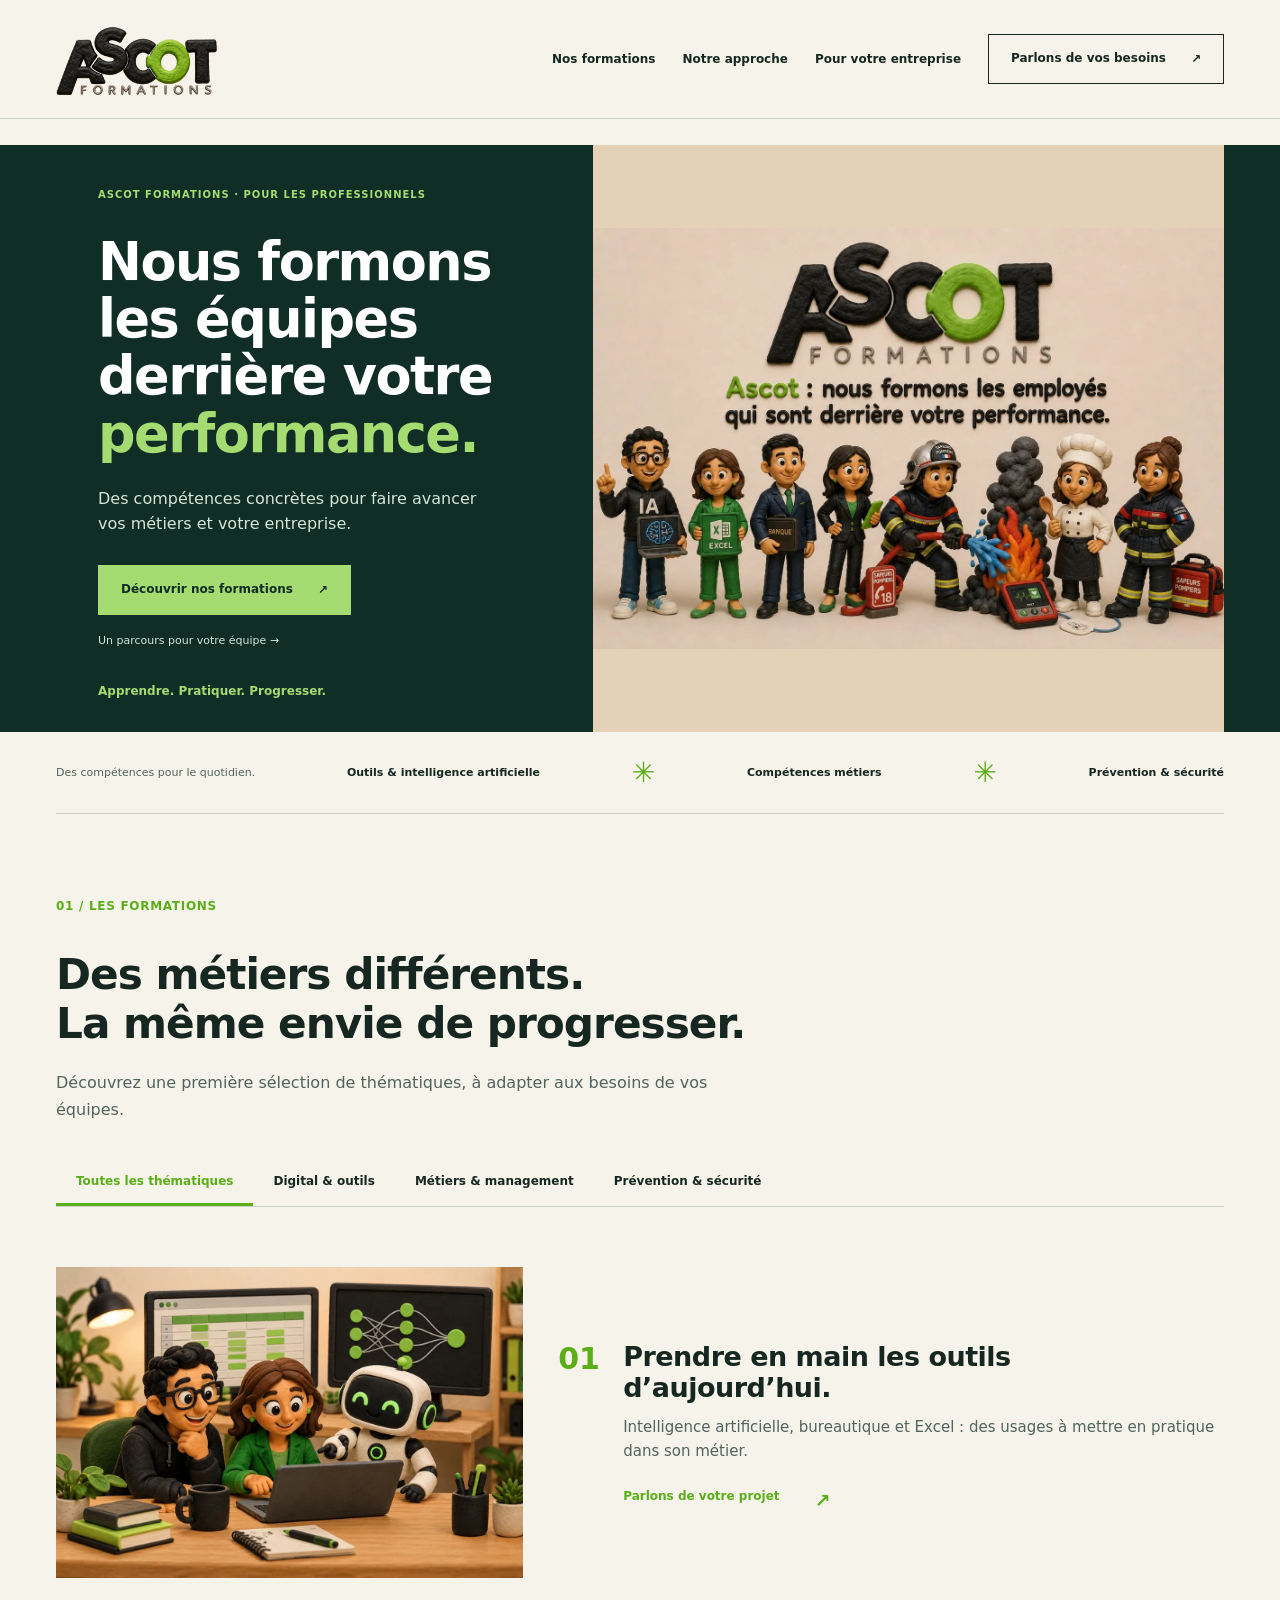
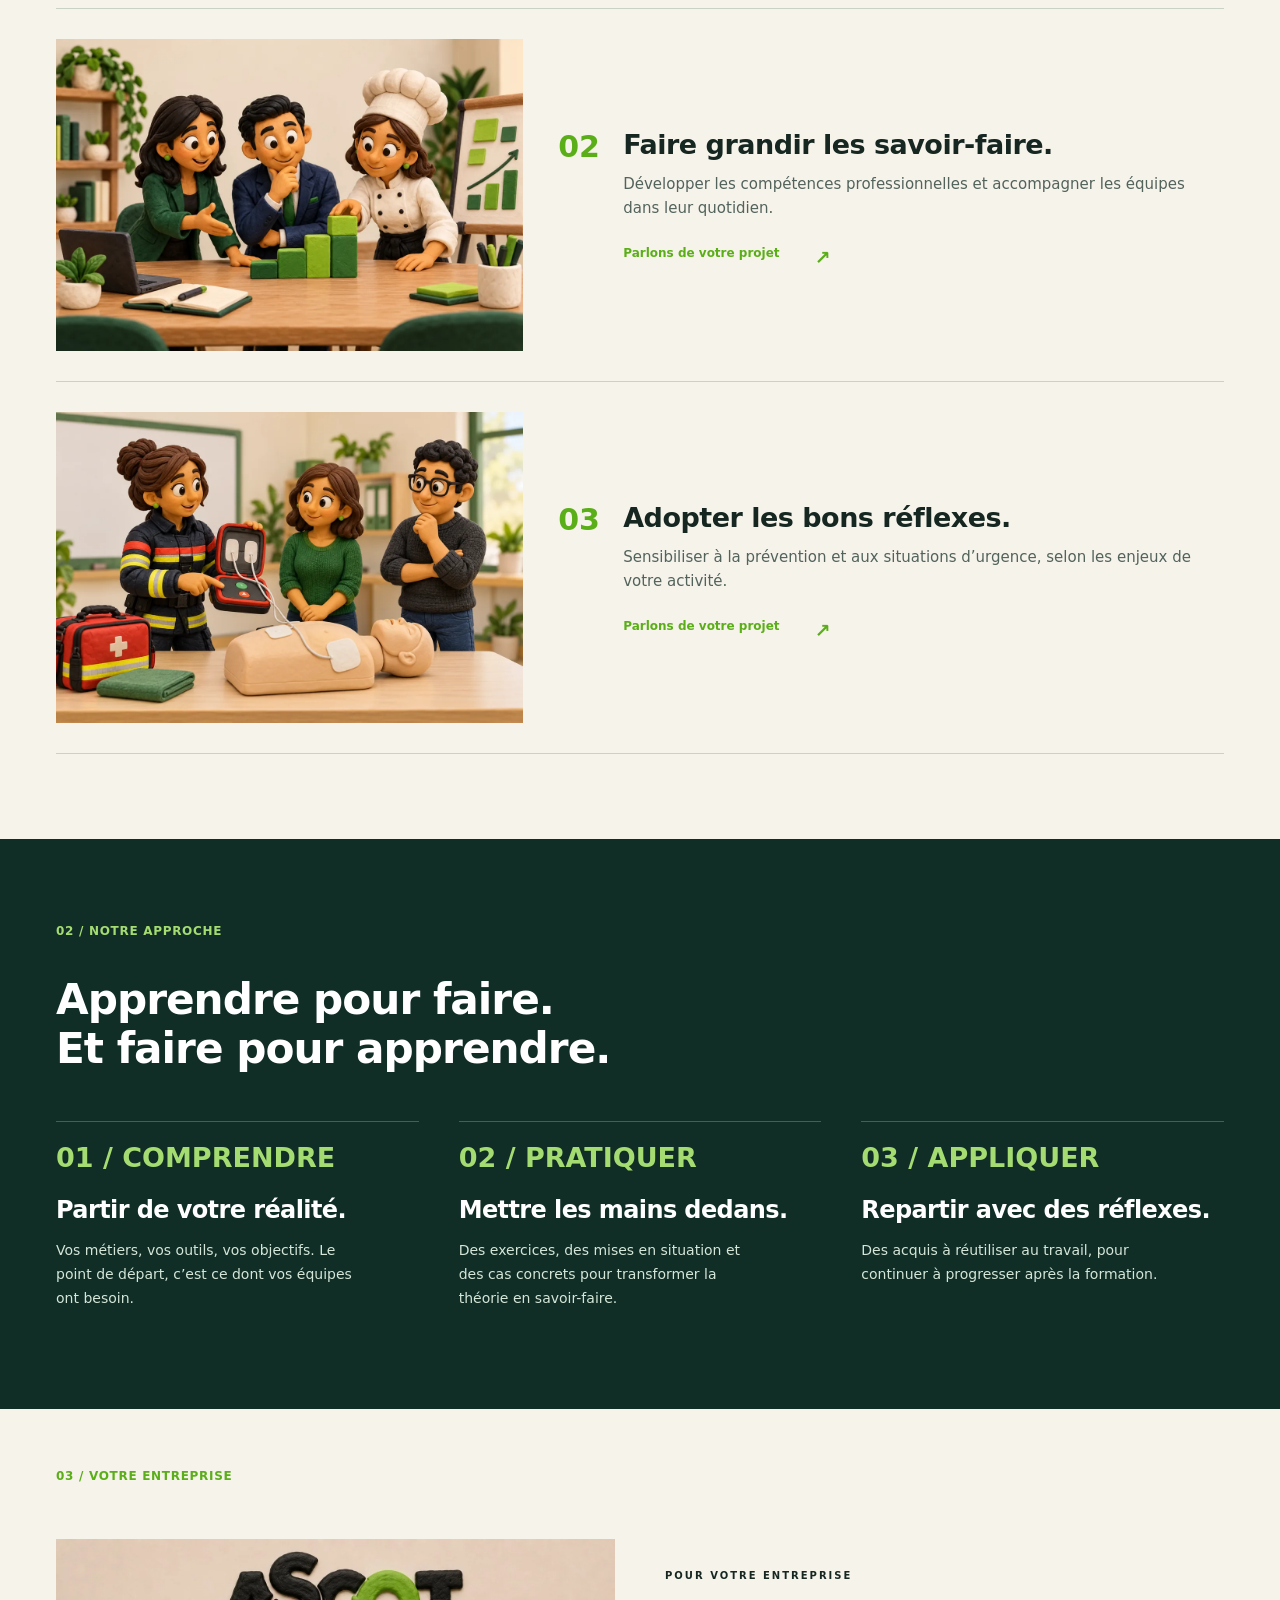
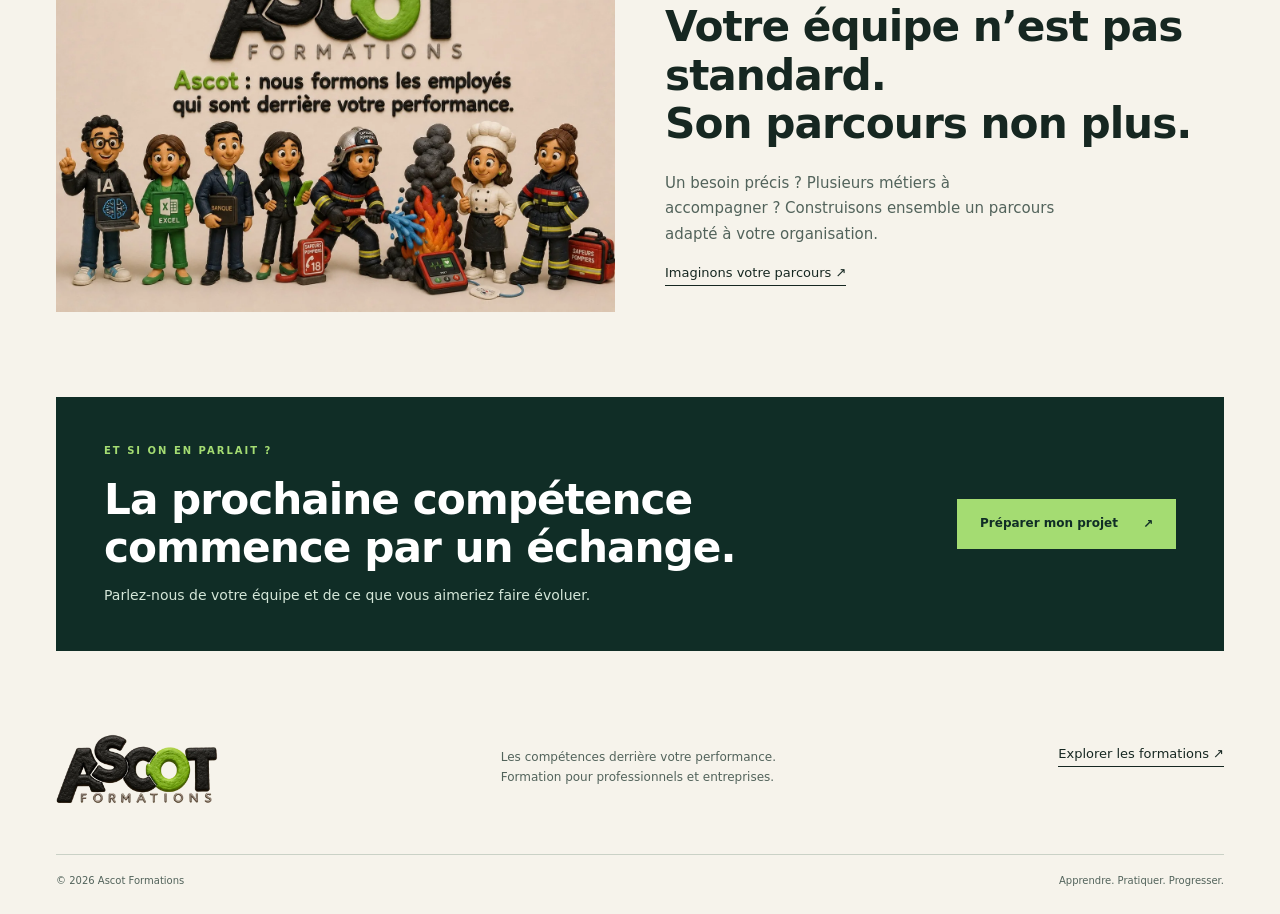
==== commit f5a6cd36: "La maquette d'accueil devient la direction artistique du site Le système visuel est réécrit sur la m" ====
--- a/site/index.html
+++ b/site/index.html
@@ -1,26 +1,28 @@
 <!DOCTYPE html>
-<html lang="fr"><head>
+<html lang="fr">
+<head>
 <meta charset="utf-8">
 <meta name="viewport" content="width=device-width,initial-scale=1">
 <title>Ascot Formations — Faire grandir les compétences</title>
 <meta name="description" content="Ascot Formations accompagne les professionnels et leurs équipes dans le développement de leurs compétences : outils et intelligence artificielle, compétences métiers, prévention et sécurité.">
+<meta name="theme-color" content="#F6F3EB">
 <link rel="canonical" href="https://ascot-formations.fr/">
 <meta property="og:type" content="website">
 <meta property="og:site_name" content="Ascot Formation">
 <meta property="og:title" content="Ascot Formations — Faire grandir les compétences">
-<meta property="og:description" content="Ascot Formations accompagne les professionnels et leurs équipes dans le développement de leurs compétences : outils et intelligence artificielle, compétences métiers, prévention et sécurité.">
+<meta property="og:description" content="Des compétences concrètes pour faire avancer vos métiers et votre entreprise : outils et intelligence artificielle, compétences métiers, prévention et sécurité.">
 <meta property="og:url" content="https://ascot-formations.fr/">
 <meta property="og:image" content="https://ascot-formations.fr/assets/accueil-univers-ascot.webp">
+<meta property="og:image:width" content="1400">
+<meta property="og:image:height" content="933">
+<meta property="og:image:alt" content="L’univers Ascot : logo et personnages en pâte à modeler représentant les métiers">
 <meta property="og:locale" content="fr_FR">
 <meta name="twitter:card" content="summary_large_image">
 <meta name="twitter:title" content="Ascot Formations — Faire grandir les compétences">
 <meta name="twitter:description" content="Des compétences concrètes pour faire avancer vos métiers et votre entreprise.">
 <meta name="twitter:image" content="https://ascot-formations.fr/assets/accueil-univers-ascot.webp">
-<link rel="preconnect" href="https://fonts.googleapis.com">
-<link rel="preconnect" href="https://fonts.gstatic.com" crossorigin="">
-<link href="https://fonts.googleapis.com/css2?family=Figtree:wght@400;500;600;700;800;900&amp;family=Manrope:wght@400;500;600;700;800&amp;display=swap" rel="stylesheet">
 <link rel="stylesheet" href="./assets/ascot.css">
-<script defer="" src="https://cloud.umami.is/script.js" data-website-id="02d8fbd9-6db0-4e62-9160-9cc454631782"></script>
+<script defer src="https://cloud.umami.is/script.js" data-website-id="02d8fbd9-6db0-4e62-9160-9cc454631782"></script>
 <script src="https://retours.stedzstudio.com/w.js" async></script>
 <script type="application/ld+json">
 {
@@ -28,28 +30,20 @@
   "@graph": [
     {
       "@type": "Organization",
-      "@id": "https://ascot-formations.fr/#organization",
-      "name": "Ascot Formation",
+      "@id": "https://ascot-formations.fr/#organisme",
+      "name": "Ascot Formations",
       "url": "https://ascot-formations.fr/",
-      "logo": "https://cdn.stedzstudio.com/clay-ascot-formations-logo.png",
-      "email": "contact@ascot-formations.fr",
-      "description": "Formations IA, cybersécurité & sécurité incendie pour des salariés plus productifs."
+      "logo": "https://ascot-formations.fr/assets/logo-ascot-formations.webp",
+      "description": "Organisme de formation pour les professionnels et les entreprises : outils et intelligence artificielle, compétences métiers, prévention et sécurité.",
+      "areaServed": "FR"
     },
     {
       "@type": "WebSite",
-      "@id": "https://ascot-formations.fr/#website",
+      "@id": "https://ascot-formations.fr/#site",
       "url": "https://ascot-formations.fr/",
-      "name": "Ascot Formation",
+      "name": "Ascot Formations",
       "inLanguage": "fr-FR",
-      "publisher": { "@id": "https://ascot-formations.fr/#organization" },
-      "potentialAction": {
-        "@type": "SearchAction",
-        "target": {
-          "@type": "EntryPoint",
-          "urlTemplate": "https://ascot-formations.fr/recherche/?q={search_term_string}"
-        },
-        "query-input": "required name=search_term_string"
-      }
+      "publisher": { "@id": "https://ascot-formations.fr/#organisme" }
     }
   ]
 }
@@ -58,33 +52,33 @@
 <body>
 
 <div class="top">
-  <nav class="shell">
-    <a class="brand" href="./"><img alt="Logo Ascot Formations" src="https://cdn.stedzstudio.com/clay-ascot-formations-logo.png"></a>
+  <nav class="shell" aria-label="Navigation principale">
+    <a class="brand" href="./" aria-label="Ascot Formations, accueil"><img alt="Ascot Formations — logo en pâte à modeler" src="./assets/logo-ascot-formations.webp"></a>
     <div class="links">
-      <a href="./ia-productivite/">IA &amp; Productivité</a>
-      <a href="./formations/">Formations</a>
-      <a href="./metiers/">Métiers</a>
-      <a href="./securite-incendie/">Sécurité incendie</a>
-      <a href="./ressources/">Ressources</a>
+      <a href="./formations/">Nos formations</a>
+      <a href="./a-propos/">Notre approche</a>
+      <a href="./entreprise/">Pour votre entreprise</a>
     </div>
     <a class="nav-cta btn" href="./entreprise/contact/"><span class="swap"><b>Parlons de vos besoins</b><b>Parlons de vos besoins</b></span><span>↗</span></a>
   </nav>
 </div>
 
-<header class="hero" id="accueil">
-  <div class="shell hero-grid">
-    <div class="hero-copy">
-      <div class="eyebrow">Ascot Formations · Pour les professionnels</div>
-      <h1>Nous formons les équipes derrière votre <span>performance</span>.</h1>
-      <p>Des compétences concrètes pour faire avancer vos métiers et votre entreprise.</p>
-      <div class="hero-actions">
-        <a class="btn" href="./formations/"><span class="swap"><b>Découvrir nos formations</b><b>Découvrir nos formations</b></span><span>↗</span></a>
-        <a class="btn secondary" href="#sur-mesure"><span class="swap"><b>Un parcours pour votre équipe</b><b>Un parcours pour votre équipe</b></span></a>
-      </div>
-      <div class="meta"><span>Présentiel &amp; distanciel</span><span>Parcours sur mesure</span></div>
-    </div>
-    <div class="hero-art">
-      <img alt="L’univers Ascot : logo et personnages en pâte à modeler représentant les métiers" src="./assets/accueil-univers-ascot.webp" width="1400" height="933" fetchpriority="high">
+<main>
+
+<header class="hero" id="haut">
+  <div class="shell">
+    <div class="hero-grid">
+      <div class="hero-copy">
+        <div class="eyebrow">Ascot Formations · Pour les professionnels</div>
+        <h1>Nous formons<br>les équipes<br>derrière votre<br><em>performance.</em></h1>
+        <p>Des compétences concrètes pour faire avancer vos métiers et votre entreprise.</p>
+        <div class="hero-actions">
+          <a class="btn" href="./formations/"><span class="swap"><b>Découvrir nos formations</b><b>Découvrir nos formations</b></span><span>↗</span></a>
+          <a class="text-link" href="#sur-mesure">Un parcours pour votre équipe →</a>
+        </div>
+        <div class="hero-foot">Apprendre. Pratiquer. Progresser.</div>
+      </div>
+      <div class="hero-art"><img src="./assets/accueil-univers-ascot.webp" alt="L’univers original Ascot : logo et petits personnages en pâte à modeler représentant les métiers" fetchpriority="high" width="1400" height="933"></div>
     </div>
   </div>
 </header>
@@ -92,85 +86,82 @@
 <div class="shell">
   <div class="ribbon">
     <span>Des compétences pour le quotidien.</span>
-    <div class="pills">
-      <span class="tag">Outils &amp; intelligence artificielle</span>
-      <span class="tag">Compétences métiers</span>
-      <span class="tag">Prévention &amp; sécurité</span>
-    </div>
+    <b>Outils &amp; intelligence artificielle</b>
+    <span class="asterisk" aria-hidden="true">✳</span>
+    <b>Compétences métiers</b>
+    <span class="asterisk" aria-hidden="true">✳</span>
+    <b>Prévention &amp; sécurité</b>
   </div>
 </div>
 
 <section id="formations">
   <div class="shell">
-    <div class="eyebrow">01 / Les formations</div>
+    <div class="chapter-number">01 / LES FORMATIONS</div>
     <div class="section-head">
-      <div>
-        <h2>Des métiers différents.<br>La même envie de progresser.</h2>
-        <p>Une première sélection de thématiques, à adapter aux besoins de vos équipes. Chaque parcours se construit avec vos outils et vos situations de travail.</p>
-      </div>
-      <a class="btn secondary" href="./formations/"><span class="swap"><b>Voir toutes les formations</b><b>Voir toutes les formations</b></span><span>↗</span></a>
-    </div>
-    <div class="pills filters" role="group" aria-label="Filtrer les thématiques">
-      <button class="pill active" type="button" data-filter="all" aria-pressed="true">Toutes les thématiques</button>
-      <button class="pill" type="button" data-filter="digital" aria-pressed="false">Digital &amp; outils</button>
-      <button class="pill" type="button" data-filter="metiers" aria-pressed="false">Métiers &amp; management</button>
-      <button class="pill" type="button" data-filter="securite" aria-pressed="false">Prévention &amp; sécurité</button>
+      <h2>Des métiers différents.<br>La même envie de progresser.</h2>
+      <p>Découvrez une première sélection de thématiques, à adapter aux besoins de vos équipes.</p>
+    </div>
+
+    <div class="filters" role="group" aria-label="Filtrer les thématiques">
+      <button class="filter active" type="button" data-filter="all" aria-pressed="true">Toutes les thématiques</button>
+      <button class="filter" type="button" data-filter="digital" aria-pressed="false">Digital &amp; outils</button>
+      <button class="filter" type="button" data-filter="metiers" aria-pressed="false">Métiers &amp; management</button>
+      <button class="filter" type="button" data-filter="securite" aria-pressed="false">Prévention &amp; sécurité</button>
     </div>
     <p class="small" role="status" id="filtre-statut"></p>
-    <div class="grid">
-      <article class="card" data-category="digital">
-        <div class="card-media"><img alt="Atelier d’intelligence artificielle et de bureautique : deux professionnels et un robot en pâte à modeler" src="./assets/formation-ia-outils.webp" width="1200" height="800" loading="lazy"></div>
-        <div class="card-body">
-          <span class="tag">Digital &amp; outils</span>
-          <h3><a href="./ia-productivite/">Prendre en main les outils d’aujourd’hui</a></h3>
-          <p class="small">Intelligence artificielle, bureautique et Excel : des usages à mettre en pratique dans son métier.</p>
-          <div class="card-footer"><a href="./ia-productivite/">Voir les formations ↗</a></div>
+
+    <div class="courses">
+
+      <article class="course" data-category="digital">
+        <div class="course-art"><img src="./assets/formation-ia-outils.webp" alt="Atelier IA et bureautique avec deux professionnels et un robot en pâte à modeler" loading="lazy" width="1200" height="800"></div>
+        <div class="course-body">
+          <h3>Prendre en main les outils d’aujourd’hui.</h3>
+          <p>Intelligence artificielle, bureautique et Excel : des usages à mettre en pratique dans son métier.</p>
+          <a href="./ia-productivite/">Parlons de votre projet <span aria-hidden="true">↗</span></a>
         </div>
       </article>
-      <article class="card" data-category="metiers">
-        <div class="card-media"><img alt="Atelier collaboratif entre une formatrice, un banquier et une cheffe en pâte à modeler" src="./assets/formation-metiers-management.webp" width="1200" height="800" loading="lazy"></div>
-        <div class="card-body">
-          <span class="tag">Métiers &amp; management</span>
-          <h3><a href="./metiers/">Faire grandir les savoir-faire</a></h3>
-          <p class="small">Développer les compétences professionnelles et accompagner les équipes dans leur quotidien.</p>
-          <div class="card-footer"><a href="./metiers/">Voir les ressources ↗</a></div>
+
+      <article class="course" data-category="metiers">
+        <div class="course-art"><img src="./assets/formation-metiers-management.webp" alt="Atelier collaboratif entre une formatrice, un banquier et une cheffe en pâte à modeler" loading="lazy" width="1200" height="800"></div>
+        <div class="course-body">
+          <h3>Faire grandir les savoir-faire.</h3>
+          <p>Développer les compétences professionnelles et accompagner les équipes dans leur quotidien.</p>
+          <a href="./metiers/">Parlons de votre projet <span aria-hidden="true">↗</span></a>
         </div>
       </article>
-      <article class="card" data-category="securite">
-        <div class="card-media"><img alt="Formation aux premiers secours : une formatrice et deux professionnels en pâte à modeler" src="./assets/formation-prevention-securite.webp" width="1200" height="800" loading="lazy"></div>
-        <div class="card-body">
-          <span class="tag">Prévention &amp; sécurité</span>
-          <h3><a href="./securite-incendie/">Adopter les bons réflexes</a></h3>
-          <p class="small">Sensibiliser à la prévention et aux situations d’urgence, selon les enjeux de votre activité.</p>
-          <div class="card-footer"><a href="./securite-incendie/">Voir les formations ↗</a></div>
+
+      <article class="course" data-category="securite">
+        <div class="course-art"><img src="./assets/formation-prevention-securite.webp" alt="Formation aux premiers secours avec une formatrice et deux professionnels en pâte à modeler" loading="lazy" width="1200" height="800"></div>
+        <div class="course-body">
+          <h3>Adopter les bons réflexes.</h3>
+          <p>Sensibiliser à la prévention et aux situations d’urgence, selon les enjeux de votre activité.</p>
+          <a href="./securite-incendie/">Parlons de votre projet <span aria-hidden="true">↗</span></a>
         </div>
       </article>
+
     </div>
   </div>
 </section>
 
-<section class="band" id="approche">
-  <div class="shell">
-    <div class="eyebrow">02 / Notre approche</div>
+<section class="approach" id="approche">
+  <div class="shell">
+    <div class="chapter-number">02 / NOTRE APPROCHE</div>
     <div class="section-head">
-      <div>
-        <h2>Apprendre pour faire.<br>Et faire pour apprendre.</h2>
-        <p>Trois temps, du premier échange au retour au poste.</p>
-      </div>
-    </div>
-    <div class="grid">
-      <div>
-        <span class="step-num">01 / Comprendre</span>
+      <h2>Apprendre pour faire.<br>Et faire pour apprendre.</h2>
+    </div>
+    <div class="steps">
+      <div class="step">
+        <span class="number">01 / COMPRENDRE</span>
         <h3>Partir de votre réalité.</h3>
         <p>Vos métiers, vos outils, vos objectifs. Le point de départ, c’est ce dont vos équipes ont besoin.</p>
       </div>
-      <div>
-        <span class="step-num">02 / Pratiquer</span>
+      <div class="step">
+        <span class="number">02 / PRATIQUER</span>
         <h3>Mettre les mains dedans.</h3>
         <p>Des exercices, des mises en situation et des cas concrets pour transformer la théorie en savoir-faire.</p>
       </div>
-      <div>
-        <span class="step-num">03 / Appliquer</span>
+      <div class="step">
+        <span class="number">03 / APPLIQUER</span>
         <h3>Repartir avec des réflexes.</h3>
         <p>Des acquis à réutiliser au travail, pour continuer à progresser après la formation.</p>
       </div>
@@ -178,166 +169,127 @@
   </div>
 </section>
 
-<section id="sur-mesure">
-  <div class="shell split">
-    <div class="split-art">
-      <img alt="Les équipes Ascot : nous formons les professionnels qui sont derrière votre performance" src="./assets/accueil-univers-ascot.webp" width="1400" height="933" loading="lazy">
-    </div>
+<section class="tail" id="sur-mesure">
+  <div class="shell">
+    <div class="chapter-number">03 / VOTRE ENTREPRISE</div>
+    <div class="tail-grid">
+      <div class="visual"><img src="./assets/accueil-univers-ascot.webp" alt="L’image de marque Ascot : nous formons les employés qui sont derrière votre performance" loading="lazy" width="1400" height="933"></div>
+      <div>
+        <div class="eyebrow">Pour votre entreprise</div>
+        <h2>Votre équipe n’est pas standard.<br>Son parcours non plus.</h2>
+        <p>Un besoin précis ? Plusieurs métiers à accompagner ? Construisons ensemble un parcours adapté à votre organisation.</p>
+        <a href="./entreprise/former-equipes/" class="text-link">Imaginons votre parcours <span aria-hidden="true">↗</span></a>
+      </div>
+    </div>
+  </div>
+</section>
+
+<div class="shell">
+  <div class="contact" id="contact">
     <div>
-      <div class="eyebrow">03 / Votre entreprise</div>
-      <h2>Votre équipe n’est pas standard. Son parcours non plus.</h2>
-      <p>Un besoin précis ? Plusieurs métiers à accompagner ? Construisons ensemble un parcours adapté à votre organisation.</p>
-      <div class="cta-actions">
-        <a class="btn" href="./entreprise/former-equipes/"><span class="swap"><b>Imaginons votre parcours</b><b>Imaginons votre parcours</b></span><span>↗</span></a>
-      </div>
-    </div>
-  </div>
-</section>
-
-<section id="contact">
-  <div class="shell">
-    <div class="cta">
-      <div>
-        <div class="eyebrow">Et si on en parlait ?</div>
-        <h2>La prochaine compétence<br>commence par un échange.</h2>
-        <p>Parlez-nous de votre équipe et de ce que vous aimeriez faire évoluer.</p>
-      </div>
-      <div class="cta-actions">
-        <button class="btn" type="button" data-dialog-open="projet"><span class="swap"><b>Préparer mon projet</b><b>Préparer mon projet</b></span><span>↗</span></button>
-        <a class="btn secondary" href="./entreprise/contact/"><span class="swap"><b>Nous écrire</b><b>Nous écrire</b></span></a>
-      </div>
-    </div>
-  </div>
-</section>
-
-<dialog class="dialog" id="projet" aria-labelledby="projet-titre">
-  <div class="dialog-inner">
-    <div class="dialog-head">
-      <div>
-        <div class="eyebrow">Votre projet de formation</div>
-        <h2 id="projet-titre">Préparons votre projet.</h2>
-      </div>
-      <button class="dialog-close" type="button" data-dialog-close aria-label="Fermer la fenêtre">×</button>
-    </div>
-    <p>Notez les besoins de votre équipe : le brief est mis en forme dans votre navigateur, rien n’est envoyé. Gardez-le pour votre premier échange, ou écrivez-nous directement.</p>
-    <form class="form" id="brief">
-      <label for="brief-entreprise">Votre entreprise</label>
-      <input class="field" id="brief-entreprise" name="entreprise" autocomplete="organization" required="">
-      <label for="brief-besoin">Votre besoin</label>
-      <textarea class="field" id="brief-besoin" name="besoin" rows="4" placeholder="Thématique, personnes à former, objectif…" required=""></textarea>
-      <button class="btn" type="submit"><span class="swap"><b>Télécharger mon brief</b><b>Télécharger mon brief</b></span><span>↓</span></button>
-      <a class="btn secondary" href="./entreprise/contact/"><span class="swap"><b>Écrire à l’équipe</b><b>Écrire à l’équipe</b></span></a>
-      <p class="form-note" id="brief-statut" role="status"></p>
-    </form>
-  </div>
+      <div class="eyebrow">Et si on en parlait ?</div>
+      <h2>La prochaine compétence<br>commence par un échange.</h2>
+      <p>Parlez-nous de votre équipe et de ce que vous aimeriez faire évoluer.</p>
+    </div>
+    <button class="btn" type="button" data-dialog-open="contact-dialog"><span class="swap"><b>Préparer mon projet</b><b>Préparer mon projet</b></span><span aria-hidden="true">↗</span></button>
+  </div>
+</div>
+
+</main>
+
+<footer class="footer">
+  <div class="shell">
+    <div class="footer-brand">
+      <a class="brand" href="./" aria-label="Ascot Formations, accueil"><img alt="Ascot Formations — logo en pâte à modeler" src="./assets/logo-ascot-formations.webp"></a>
+      <p>Les compétences derrière votre performance.<br>Formation pour professionnels et entreprises.</p>
+      <a class="text-link" href="./formations/">Explorer les formations <span aria-hidden="true">↗</span></a>
+    </div>
+    <div class="footer-bottom">
+      <span>© 2026 Ascot Formations</span>
+      <span>Apprendre. Pratiquer. Progresser.</span>
+    </div>
+  </div>
+</footer>
+
+<dialog class="dialog" id="contact-dialog" aria-labelledby="dialog-title">
+  <button class="close" type="button" data-dialog-close aria-label="Fermer">×</button>
+  <div class="eyebrow">Votre projet de formation</div>
+  <h2 id="dialog-title">Préparons votre projet.</h2>
+  <p>Notez les besoins de votre équipe et téléchargez votre brief pour préparer un premier échange.</p>
+  <form class="form" id="brief">
+    <label for="brief-entreprise">Votre entreprise
+      <input class="field" id="brief-entreprise" name="entreprise" type="text" autocomplete="organization" required>
+    </label>
+    <label for="brief-besoin">Votre besoin
+      <textarea class="field" id="brief-besoin" name="besoin" rows="4" placeholder="Thématique, personnes à former, objectif…" required></textarea>
+    </label>
+    <button class="btn dark" type="submit"><span class="swap"><b>Télécharger mon brief</b><b>Télécharger mon brief</b></span><span aria-hidden="true">↓</span></button>
+    <a class="btn secondary" href="./entreprise/contact/"><span class="swap"><b>Écrire à l’équipe</b><b>Écrire à l’équipe</b></span></a>
+    <p class="form-note" id="brief-statut" role="status"></p>
+  </form>
 </dialog>
 
-<footer class="footer">
-  <div class="shell">
-    <div class="footer-brand">
-      <a class="brand" href="./"><img alt="Logo Ascot Formations" src="./assets/logo-ascot-formations.webp" width="560" height="286"></a>
-      <img class="qualiopi" alt="Logo Qualiopi" src="https://cdn.stedzstudio.com/logo-qualiopi-actions-de-formation-bleu.png">
-      <div class="source">Les compétences derrière votre performance. Formation pour professionnels et entreprises.</div>
-    </div>
-    <div class="footer-cols">
-      <div class="footer-col">
-        <h4>Contenu</h4>
-        <a href="./ia-productivite/">IA &amp; Productivité</a>
-        <a href="./metiers/">Métiers</a>
-        <a href="./blog/">Guides pratiques</a>
-        <a href="./ressources/livres-blancs/">Livres blancs</a>
-        <a href="./outils/">Outils IA</a>
-      </div>
-      <div class="footer-col">
-        <h4>Formation</h4>
-        <a href="./formations/">Formations</a>
-        <a href="./academy/">Academy</a>
-        <a href="./academy/certifications/">Certifications</a>
-        <a href="./academy/catalogue/">Catalogue</a>
-      </div>
-      <div class="footer-col">
-        <h4>Sécurité</h4>
-        <a href="./cybersecurite/">Cybersécurité</a>
-        <a href="./securite-incendie/">Sécurité Incendie</a>
-        <a href="./securite-incendie/erp/">Réglementation ERP</a>
-        <a href="./entreprise/former-equipes/">Former mes équipes</a>
-        <a href="./entreprise/contact/">Nous contacter</a>
-      </div>
-      <div class="footer-col">
-        <h4>Marketplace</h4>
-        <a href="./marketplace/skills/">Skills IA</a>
-        <a href="./marketplace/agents/">Agents IA</a>
-        <a href="./marketplace/vendre/">Devenir vendeur</a>
-        <a href="./marketplace/compte/">Mon compte</a>
-      </div>
-      <div class="footer-col">
-        <h4>Ascot</h4>
-        <a href="./a-propos/">À propos</a>
-        <a href="./equipe/">Équipe</a>
-        <a href="./formateurs/">Formateurs</a>
-        <a href="./evenements/">Événements</a>
-        <a href="./newsletter/">Newsletter</a>
-        <a href="./connexion/">Connexion</a>
-      </div>
-    </div>
-    <div class="footer-bottom">
-      <div class="source">© 2024 Ascot Formation — <a href="./mentions-legales/">Mentions légales</a> — <a href="./politique-de-confidentialite/">Politique de confidentialité</a> — <a href="./cgv/">CGV</a></div>
-      <div class="source">Apprendre. Pratiquer. Progresser.</div>
-    </div>
-  </div>
-</footer>
-
 <script>
-/* Filtre des thématiques : un seul univers affiché à la fois, l'état du bouton est
-   porté par aria-pressed et le nombre de cartes restantes est annoncé dans #filtre-statut. */
-const filtres = document.querySelectorAll('.filter, .filters .pill');
-const cartes = document.querySelectorAll('.card[data-category]');
-const statut = document.getElementById('filtre-statut');
-filtres.forEach(function (bouton) {
-  bouton.addEventListener('click', function () {
-    const choix = bouton.dataset.filter;
-    filtres.forEach(function (autre) {
-      const actif = autre === bouton;
-      autre.classList.toggle('active', actif);
-      autre.setAttribute('aria-pressed', String(actif));
+// Filtres de thématiques : la feuille ne fait que le rendu, la page décide.
+(function(){
+  var filtres = document.querySelectorAll('.filter');
+  var cartes = document.querySelectorAll('.course');
+  var statut = document.getElementById('filtre-statut');
+  filtres.forEach(function(bouton){
+    bouton.addEventListener('click', function(){
+      var choix = bouton.dataset.filter;
+      filtres.forEach(function(item){
+        var choisi = item === bouton;
+        item.classList.toggle('active', choisi);
+        item.setAttribute('aria-pressed', choisi ? 'true' : 'false');
+      });
+      var vues = 0;
+      cartes.forEach(function(carte){
+        var montre = choix === 'all' || carte.dataset.category === choix;
+        carte.hidden = !montre;
+        if (montre) vues++;
+      });
+      statut.textContent = vues + (vues > 1 ? ' thématiques affichées.' : ' thématique affichée.');
     });
-    let visibles = 0;
-    cartes.forEach(function (carte) {
-      const montre = choix === 'all' || carte.dataset.category === choix;
-      carte.hidden = !montre;
-      if (montre) visibles++;
-    });
-    statut.textContent = visibles + (visibles > 1 ? ' thématiques affichées.' : ' thématique affichée.');
-  });
-});
-
-/* Fenêtre modale : <dialog> natif, le fond reste inerte et Échap fonctionne sans script. */
-document.querySelectorAll('[data-dialog-open]').forEach(function (bouton) {
-  const dialogue = document.getElementById(bouton.dataset.dialogOpen);
-  if (!dialogue) return;
-  bouton.addEventListener('click', function () { dialogue.showModal(); });
-  dialogue.querySelectorAll('[data-dialog-close]').forEach(function (fermer) {
-    fermer.addEventListener('click', function () { dialogue.close(); });
-  });
-  dialogue.addEventListener('click', function (evenement) {
-    if (evenement.target === dialogue) dialogue.close();
-  });
-});
-
-/* Brief de projet : mis en forme et téléchargé dans le navigateur, aucune donnée transmise. */
-document.getElementById('brief').addEventListener('submit', function (evenement) {
-  evenement.preventDefault();
-  const donnees = new FormData(evenement.target);
-  const contenu = 'MON PROJET DE FORMATION — ASCOT\n\nEntreprise : ' + donnees.get('entreprise') +
-    '\n\nBesoins et objectifs :\n' + donnees.get('besoin') + '\n';
-  const url = URL.createObjectURL(new Blob([contenu], { type: 'text/plain;charset=utf-8' }));
-  const lien = document.createElement('a');
-  lien.href = url;
-  lien.download = 'mon-projet-formation-ascot.txt';
-  lien.click();
-  setTimeout(function () { URL.revokeObjectURL(url); }, 1000);
-  document.getElementById('brief-statut').textContent = 'Votre brief est prêt : il a été téléchargé, rien n’a été envoyé depuis cette page.';
-});
+  });
+})();
+
+// Fenêtre modale : ouverture, fermeture, et clic sur le fond.
+(function(){
+  var fenetre = document.getElementById('contact-dialog');
+  if (!fenetre) return;
+  document.querySelectorAll('[data-dialog-open]').forEach(function(bouton){
+    bouton.addEventListener('click', function(){ fenetre.showModal(); });
+  });
+  document.querySelectorAll('[data-dialog-close]').forEach(function(bouton){
+    bouton.addEventListener('click', function(){ fenetre.close(); });
+  });
+  fenetre.addEventListener('click', function(evenement){
+    if (evenement.target === fenetre) fenetre.close();
+  });
+})();
+
+// Brief de projet : fabriqué dans le navigateur, rien n'est envoyé.
+(function(){
+  var formulaire = document.getElementById('brief');
+  if (!formulaire) return;
+  formulaire.addEventListener('submit', function(evenement){
+    evenement.preventDefault();
+    var donnees = new FormData(formulaire);
+    var texte = 'MON PROJET DE FORMATION — ASCOT\n\n'
+      + 'Entreprise : ' + donnees.get('entreprise') + '\n\n'
+      + 'Besoins et objectifs :\n' + donnees.get('besoin') + '\n';
+    var url = URL.createObjectURL(new Blob([texte], {type: 'text/plain;charset=utf-8'}));
+    var lien = document.createElement('a');
+    lien.href = url;
+    lien.download = 'mon-projet-formation-ascot.txt';
+    document.body.appendChild(lien);
+    lien.click();
+    lien.remove();
+    setTimeout(function(){ URL.revokeObjectURL(url); }, 10000);
+    document.getElementById('brief-statut').textContent = 'Votre brief est prêt : il a été téléchargé, rien n’a été envoyé depuis cette page.';
+  });
+})();
 </script>
-
-</body></html>
+</body>
+</html>
--- a/site/assets/ascot.css
+++ b/site/assets/ascot.css
@@ -4,408 +4,541 @@
    Source unique du système visuel, référencée par toutes les pages :
      <link rel="stylesheet" href="/assets/ascot.css">
 
+   Direction artistique : la maquette de la page d'accueil fait référence.
+   Elle repose sur quatre partis pris tenus partout :
+     · des aplats francs (papier, sombre, argile) et aucun dégradé ;
+     · des angles droits et des filets d'un pixel, aucune ombre portée ;
+     · des titres serrés en graisse 750, des libellés capitales espacées ;
+     · la typographie du système (DejaVu Sans puis Arial) : aucune police web.
+
    Démonstration et documentation vivante : specs/Styleguide_Ascot_Formations.html
    Règle : toute évolution de jeton ou de composant se décide dans le styleguide,
-   puis se reporte ici. Les pages ne contiennent plus aucun CSS de composant.
+   puis se reporte ici. Les pages ne contiennent aucun CSS de composant.
 
    Sommaire
-     1. Jetons            2. Base              3. Navigation capsule
-     4. Boutons           5. Typographie       6. Sections, grilles, fonds
-     7. Héros             8. Cartes            9. Étiquettes et filtres
-    10. Composants de contenu (fiches, formulaires, étapes, citation, listes)
-    11. Preuve chiffrée  12. Bandeau d'appel  13. Pied de page  14. Icônes
-    15. Utilitaires      16. Blocs de page (routeur, avatars, couvertures,
-       newsletter)       17. Responsive
+     1. Jetons              2. Base                 3. Barre de navigation
+     4. Boutons             5. Titres               6. Héros
+     7. Frise et chapitres  8. Formations en lignes  9. Étapes de l'approche
+    10. Bloc média + texte 11. Appels à l'action    12. Cartes et contenus
+    13. Preuve chiffrée    14. Formulaires et alertes  15. Pied de page
+    16. Fenêtre modale     17. Placeholders         18. Utilitaires
+    19. Responsive
    ============================================================================ */
 
 /* ============================================================
-   ASCOT FORMATIONS — SYSTÈME VISUEL ALIGNÉ SUR TUTOMILE
-   Structure, échelle typo, composants et palette repris du
-   template TutoMile (Webflow) · matière en pâte modelée Ascot
+   1. JETONS
    ============================================================ */
 :root{
-  /* Couleurs — jetons TutoMile */
-  --lime:#bce955;        /* action primaire */
-  --forest:#0e3128;      /* fond sombre, secondaire */
-  --ink:#001a10;         /* texte */
-  --moss:#334840;        /* texte secondaire */
-  --deep:#15372e;        /* hover / appui */
-  --mist:#f3f5f4;        /* fond clair */
-  --line:#e7eae9;        /* bordures cartes */
-  --line-2:#cfd6d4;      /* bordures boutons */
+  /* Couleurs */
+  --paper:#F6F3EB;       /* fond de page */
+  --paper-2:#EFEAE0;     /* variation de --paper, pour alterner deux sections claires */
+  --ink:#162721;         /* texte */
+  --green:#5AAE17;       /* accent : numéros, filets actifs, liens de carte */
+  --line:#CAD1C6;        /* filets et bordures sur fond clair */
+  --muted:#52635B;       /* texte secondaire */
+  --dark:#102D26;        /* fonds sombres */
+  --leaf:#A4DC72;        /* accent clair, sur fond sombre */
+  --pale:#D4E6D8;        /* texte secondaire sur fond sombre */
+  --rule:#426055;        /* filets et bordures sur fond sombre */
+  --clay:#E5D1B8;        /* fond des visuels */
+  --field:#B8B9A9;       /* bordure des champs de formulaire */
+  --focus:#719322;      /* anneau de focus */
   --white:#fff;
-  /* Matière Ascot */
-  --clay:#f4e9df;
-  --clay-deep:#e3d3c2;
   /* Géométrie */
-  --radius:20px;
-  --pill:500px;
-  --section:120px;
-  --shadow-card:6px 8px 32px rgba(14,49,40,.07);
-  --shadow-nav:0 4px 32px rgba(0,0,0,.12);
-}
+  --shell:1440px;        /* largeur maximale de la colonne de contenu */
+  --pad:56px;            /* marge latérale de la colonne */
+  --pill:500px;          /* rayon complet, réservé aux pastilles rondes (points) */
+}
+
+/* ============================================================
+   2. BASE
+   ============================================================ */
 *{box-sizing:border-box}
-html{scroll-behavior:smooth}
-body{margin:0;background:var(--white);color:var(--ink);font-family:Manrope,Arial,sans-serif;font-weight:500}
+html{scroll-behavior:smooth;scroll-padding-top:26px}
+body{margin:0;background:var(--paper);color:var(--ink);font-family:"DejaVu Sans",Arial,sans-serif;font-size:16px;font-weight:400}
 a{color:inherit;text-decoration:none}
 button{font:inherit;cursor:pointer}
 img{display:block;max-width:100%}
 /* Un élément retiré par [hidden] doit le rester même quand son composant porte un
-   `display` explicite (.card, .grid…). Sans cette règle, un filtre qui masque une
+   `display` explicite (.card, .course…). Sans cette règle, un filtre qui masque une
    carte par script reste sans effet visible. */
 [hidden]{display:none!important}
-.shell{max-width:1360px;margin:auto;padding:0 20px}
-
-/* ---------- Navigation : barre capsule blanche flottante ---------- */
-.top{position:fixed;inset:0 0 auto;z-index:100;width:100%;padding:16px 0 12px;pointer-events:none}
-/* Règle scopée à la capsule : un <nav> nu (fil d'Ariane, etc.) reste neutre.
-   Pas de padding horizontal ici : il est porté par .shell (0 20px), comme avant le scoping,
-   sinon .top nav (0,1,1) battrait .shell (0,1,0) et décalerait la capsule de 8 px. */
-.top nav{pointer-events:auto;height:78px;display:flex;align-items:center;gap:32px;background:var(--white);border-radius:55px;box-shadow:var(--shadow-nav)}
+:focus-visible{outline:3px solid var(--focus);outline-offset:5px}
+.shell{max-width:var(--shell);margin:auto;padding:0 var(--pad)}
+
+/* ============================================================
+   3. BARRE DE NAVIGATION
+   Barre pleine largeur séparée par un filet, logo à gauche, rubriques au centre
+   droit, action à droite. Elle défile avec la page : rien n'est fixé à l'écran.
+   ============================================================ */
+.top{background:var(--paper);border-bottom:1px solid var(--line)}
+.top nav{height:118px;display:flex;align-items:center;gap:27px}
 .brand{display:flex;align-items:center;flex:0 0 auto}
-.brand img{height:44px;width:auto}
-.links{display:flex;gap:28px;margin-left:auto;font-family:Figtree,sans-serif;font-size:16px;font-weight:500}
-.links a{color:var(--moss);transition:color .3s}
-.links a:hover,.links a:first-child{color:var(--ink);font-weight:600}
-.nav-cta{margin-left:12px}
-
-/* ---------- Boutons : capsules, libellé qui glisse au survol ---------- */
-.btn{position:relative;display:inline-flex;align-items:center;gap:12px;background:var(--lime);border:1px solid var(--lime);color:var(--ink);font-family:Figtree,sans-serif;font-size:18px;font-weight:700;letter-spacing:-.5px;line-height:1.1em;padding:14px 32px;border-radius:var(--pill);transition:background-color .3s,border-color .3s,color .3s;white-space:nowrap}
-.nav-cta{padding:13px 26px;font-size:16px}
-.btn:hover,.btn:focus-visible{background:var(--forest);border-color:var(--forest);color:var(--white)}
-.btn.secondary{background:transparent;border:1px solid var(--line-2);color:var(--ink)}
-.btn.secondary:hover,.btn.secondary:focus-visible{background:var(--forest);border-color:var(--forest);color:var(--white)}
+.brand img{height:83px;width:auto}
+.links{display:flex;gap:27px;margin-left:auto;font-size:12px;font-weight:600}
+.links a{color:var(--ink);transition:color .2s}
+.links a:hover,.links a:focus-visible,.links a[aria-current="page"]{color:var(--green)}
+.nav-cta{margin-left:0}
+
+/* ============================================================
+   4. BOUTONS
+   Primitive carrée : 1 px de contour, 17 px de marge interne, libellé en 12 px.
+   Le primaire est un aplat vert clair, le secondaire un contour.
+   Le libellé glisse au survol (.swap) : mécanique conservée, la feuille ne fait
+   que le rendu.
+   ============================================================ */
+.btn{position:relative;display:inline-flex;align-items:center;gap:25px;background:var(--leaf);border:1px solid var(--leaf);color:var(--dark);font-size:12px;font-weight:600;padding:17px 22px;border-radius:0;white-space:nowrap;transition:background-color .2s,border-color .2s,color .2s}
+.btn:hover,.btn:focus-visible{background:#8FC94D;border-color:#8FC94D;color:var(--dark)}
+.btn.secondary{background:transparent;border:1px solid var(--ink);color:var(--ink)}
+.btn.secondary:hover,.btn.secondary:focus-visible{background:var(--dark);border-color:var(--dark);color:var(--paper)}
+.btn.dark{background:var(--dark);border-color:var(--dark);color:var(--paper)}
+.btn.dark:hover,.btn.dark:focus-visible{background:#454B2C;border-color:#454B2C;color:var(--paper)}
+.nav-cta{padding:17px 22px;font-size:12px;background:transparent;border-color:var(--ink);color:var(--ink)}
+.nav-cta:hover,.nav-cta:focus-visible{background:var(--dark);border-color:var(--dark);color:var(--paper)}
 .swap{position:relative;display:inline-block;height:1.1em;line-height:1.1em;overflow:hidden;vertical-align:bottom}
 .swap b{display:block;font-weight:inherit;transition:transform .35s cubic-bezier(.65,0,.35,1)}
 .swap b:nth-child(2){position:absolute;left:0;top:100%}
 .btn:hover .swap b,.btn:focus-visible .swap b{transform:translateY(-100%)}
-
-/* ---------- Typographie ---------- */
-h1,h2,h3,h4,p{margin-top:0}
-h1,h2,h3,h4{font-family:Figtree,sans-serif;font-weight:800;letter-spacing:-.03em;margin-bottom:0}
-h1{font-size:clamp(42px,6.2vw,72px);line-height:1.11em;margin-bottom:24px}
-h2{font-size:clamp(32px,4.6vw,52px);line-height:1.15em;margin-bottom:16px}
-h3{font-size:clamp(24px,3vw,40px);line-height:1.2em}
-h4{font-size:24px;line-height:1.32em;font-weight:700}
-p{line-height:1.8em;color:var(--moss);font-size:17px}
-.eyebrow{display:inline-block;font-family:Figtree,sans-serif;font-size:14px;font-weight:700;letter-spacing:.02em;text-transform:uppercase;color:var(--moss);background:var(--mist);border-radius:var(--pill);padding:8px 16px;margin-bottom:22px}
-.band .eyebrow{background:rgba(188,233,85,.14);color:var(--lime)}
-
-/* ---------- Sections & grilles ---------- */
-section{padding:var(--section) 0;scroll-margin-top:110px}
-/* Garde : `section` est un sélecteur d'élément. Toute <section> imbriquée (espace membre,
-   formulaires, panneaux) hériterait sinon de 120 px de padding et d'un scroll-margin inutile.
-   Cette règle neutralise la fuite pour les sections internes au contenu. */
+/* Boutons posés sur un fond sombre : le primaire reste vert clair, le secondaire
+   passe en contour clair. */
+.band .btn.secondary,.cta .btn.secondary,.contact .btn.secondary,.hero .btn.secondary,.approach .btn.secondary,.footer .btn.secondary{border-color:var(--rule);color:var(--white)}
+.band .btn.secondary:hover,.cta .btn.secondary:hover,.contact .btn.secondary:hover,.hero .btn.secondary:hover,.approach .btn.secondary:hover,.band .btn.secondary:focus-visible,.cta .btn.secondary:focus-visible{background:var(--leaf);border-color:var(--leaf);color:var(--dark)}
+
+/* ============================================================
+   5. TITRES
+   Graisse 750 et interlettrage négatif : les titres se serrent quand ils grandissent.
+   ============================================================ */
+h1,h2,h3,h4{margin:0;font-weight:750;color:inherit;overflow-wrap:break-word}
+h1{font-size:clamp(38px,4.1vw,60px);line-height:1.09;letter-spacing:-1.5px;max-width:1050px}
+h2{font-size:clamp(32px,3.3vw,46px);line-height:1.15;letter-spacing:-1px;max-width:700px}
+h3{font-size:27px;line-height:1.15;letter-spacing:-.5px}
+h4{font-size:20px;line-height:1.25;letter-spacing:-.3px}
+p{line-height:1.6;color:var(--muted);font-size:16px}
+.eyebrow{display:flex;align-items:center;gap:9px;font-size:10px;font-weight:700;letter-spacing:2px;text-transform:uppercase;color:var(--ink)}
+.dot{width:7px;height:7px;border-radius:var(--pill);background:var(--green);display:inline-block;flex:0 0 auto}
+.text-link{font-size:13px;border-bottom:1px solid;padding-bottom:5px}
+.small{font-size:13px;line-height:1.6}
+.spec{font-size:11px;font-weight:750;letter-spacing:1px;text-transform:uppercase;color:var(--muted)}
+.source{font-size:12px;color:var(--muted)}
+
+/* ============================================================
+   6. HÉROS
+   Deux colonnes : le discours sur l'aplat sombre, le visuel en argile.
+   La hauteur minimale tient la composition même quand le texte est court.
+   ============================================================ */
+.hero{background:var(--dark);color:var(--white);margin-top:26px;min-height:570px;text-align:left}
+.hero-grid{display:grid;grid-template-columns:46% 54%;min-height:570px}
+.hero-copy{display:flex;flex-direction:column;align-items:flex-start;padding:42px 34px 34px 42px;min-width:0}
+.hero-copy h1{color:var(--white);margin:30px 0 24px}
+.hero h1 em,.hero h1 span{font-style:normal;color:var(--leaf)}
+.hero p{font-size:16px;color:var(--pale);max-width:380px;margin:0}
+.hero-actions{display:flex;flex-direction:column;align-items:flex-start;gap:19px;margin:28px 0 32px}
+.hero .text-link{color:var(--pale);font-size:11px;border:0}
+.hero .eyebrow{color:var(--leaf);justify-content:flex-start;letter-spacing:1px;line-height:1.6}
+.hero-foot{color:var(--leaf);font-size:12px;font-weight:700;margin-top:auto}
+.hero-art{background:var(--clay);min-height:100%;display:flex;align-items:center;overflow:hidden}
+.hero-art img{width:100%;height:auto;object-fit:contain}
+/* Héros de page intérieure : le discours occupe toute la colonne. */
+.hero.compact .hero-copy{max-width:820px}
+/* Les enfants du héros sont des éléments flex : sans `min-width:0`, la largeur
+   minimale d'un mot long (min-content) l'emporte sur la colonne et déborde. */
+.hero-copy > *{min-width:0}
+.meta{display:flex;flex-wrap:wrap;gap:10px;font-size:12px;font-weight:600;color:var(--pale)}
+.meta span{border:1px solid var(--rule);padding:8px 14px}
+.crumbs{display:flex;flex-wrap:wrap;gap:9px;align-items:center;font-size:12px;color:var(--pale)}
+.crumbs a{color:var(--pale);transition:color .2s}
+.crumbs a:hover{color:var(--leaf)}
+.crumbs span[aria-hidden]{opacity:.5}
+
+/* ============================================================
+   7. FRISE ET CHAPITRES
+   La frise annonce les univers sur un filet ; le numéro de chapitre ouvre
+   chaque section. Ni l'une ni l'autre n'est un lien : ce sont des repères.
+   ============================================================ */
+.ribbon{display:flex;justify-content:space-between;align-items:center;gap:25px;border-bottom:1px solid var(--line);padding:24px 0;font-size:11px}
+.ribbon b{font-weight:700}
+.ribbon span{color:var(--muted)}
+.ribbon .asterisk{font-size:28px;color:var(--green)}
+.chapter-number{color:var(--green);font-size:12px;font-weight:750;letter-spacing:.7px;margin-bottom:38px}
+
+/* ============================================================
+   8. FORMATIONS EN LIGNES
+   Une ligne par formation : vignette 3/2 à gauche, texte à droite, filet de
+   séparation, numéro posé en marge du texte. Les onglets filtrent la liste.
+   ============================================================ */
+.filters,.pills{display:flex;flex-wrap:wrap;gap:0;border-bottom:1px solid var(--line)}
+.filters{margin:30px 0}
+.filter,.pill{border:0;border-bottom:3px solid transparent;border-radius:0;background:transparent;color:var(--ink);font-size:12px;font-weight:650;padding:15px 20px}
+.filter:hover,.pill:hover{color:var(--green)}
+.filter.active,.pill.active{color:var(--green);border-bottom-color:var(--green)}
+.courses{display:flex;flex-direction:column;counter-reset:course}
+.course{display:grid;grid-template-columns:40% 1fr;gap:35px;align-items:center;border-bottom:1px solid var(--line);padding:30px 0;counter-increment:course}
+.course-art{aspect-ratio:3/2;overflow:hidden;background:transparent}
+.course-art img{width:100%;height:100%;object-fit:cover}
+.course-body{position:relative;padding:10px 0 3px 65px}
+.course-body::before{content:"0" counter(course);position:absolute;left:0;top:10px;font-size:30px;font-weight:750;color:var(--green)}
+.course h3{font-size:27px;margin-bottom:12px}
+.course p{font-size:15px;max-width:650px;margin:0 0 22px}
+.course a{display:inline-flex;gap:35px;font-size:12px;font-weight:750;color:var(--green);padding:0;border:0}
+.course a span{font-size:19px}
+
+/* ============================================================
+   9. ÉTAPES DE L'APPROCHE
+   Trois colonnes numérotées sur aplat sombre.
+   ============================================================ */
+.approach{background:var(--dark);color:var(--white)}
+.approach .chapter-number{color:var(--leaf)}
+.approach .section-head{margin-bottom:48px}
+.approach h2{max-width:900px}
+.approach .section-head h2{max-width:900px}
+.approach p{color:var(--pale)}
+.steps{display:grid;grid-template-columns:repeat(3,1fr);gap:40px}
+.step{border-top:1px solid var(--rule);padding-top:20px}
+.number{font-size:27px;font-weight:750;color:var(--leaf)}
+.step h3{font-size:24px;margin:24px 0 12px;letter-spacing:-.6px}
+.step p{font-size:14px;line-height:1.7;max-width:310px}
+
+/* ============================================================
+   10. BLOC MÉDIA + TEXTE
+   Deux colonnes : visuel à gauche, discours à droite. Sert la page d'accueil
+   (.tail) et les mises en avant de pages piliers (.split, .newsletter-grid).
+   ============================================================ */
+.tail-grid,.split,.newsletter-grid{display:grid;grid-template-columns:1fr 1fr;gap:50px;align-items:center}
+/* Le chapitre de ce bloc ouvre la section en amont du visuel : 60 px depuis le
+   haut, puis 56 px avant la grille, soit le décalage de la maquette. */
+.tail{padding-top:60px}
+.tail .chapter-number{margin-bottom:56px}
+.visual,.split-art,.newsletter-art{overflow:hidden}
+.visual img,.split-art img,.newsletter-art img{width:100%;height:auto}
+.tail h2,.visual h2{margin:22px 0}
+.tail p,.split p{font-size:15px;line-height:1.7;max-width:390px}
+.split .cta-actions{margin-top:32px}
+
+/* ============================================================
+   11. APPELS À L'ACTION
+   Bloc sombre pleine largeur (.cta) ou bloc sombre encadré (.contact), dans
+   lequel on ne met jamais plus d'une action.
+   ============================================================ */
+.cta,.contact{background:var(--dark);color:var(--white);display:flex;flex-wrap:wrap;justify-content:space-between;align-items:center;gap:35px;padding:48px}
+.cta h2,.contact h2{max-width:650px;margin-top:0}
+.cta p{color:var(--pale);font-size:14px;margin:14px 0 0}
+/* La maquette laisse ce paragraphe sans interligne ni marge propre : on suit son rendu. */
+.contact p{color:var(--pale);font-size:14px;line-height:normal;margin-bottom:0}
+.cta .eyebrow,.contact .eyebrow{color:var(--leaf)}
+.contact{margin-bottom:55px}
+.contact h2{margin-top:20px}
+.contact p{margin-bottom:0}
+.contact p{line-height:normal}
+.contact .btn,.cta .btn{white-space:nowrap;flex:0 0 auto}
+.cta-actions{display:flex;gap:14px;flex-wrap:wrap;align-items:center}
+.section-cta{text-align:center;margin-top:48px}
+
+/* ============================================================
+   12. CARTES ET CONTENUS
+   Aucune ombre, aucun arrondi : un filet, une vignette, du texte.
+   ============================================================ */
+section{padding:85px 0}
+/* Garde : `section` est un sélecteur d'élément. Toute <section> imbriquée (espace
+   membre, panneaux) hériterait sinon de 85 px de padding. */
 section section{padding:0;scroll-margin-top:0}
-.section-head{display:flex;justify-content:space-between;align-items:end;gap:36px;margin-bottom:48px}
-.section-head p{max-width:520px;margin-bottom:0}
-.grid{display:grid;grid-template-columns:repeat(3,1fr);gap:24px}
-.band{background:var(--forest);color:var(--white)}
+.section-head{display:block;margin-bottom:36px}
+.section-head h2{max-width:950px}
+.section-head p{max-width:690px;font-size:16px;line-height:1.65;margin-top:22px}
+.section-head-center{text-align:center}
+.section-head-center h2,.section-head-center p{margin-left:auto;margin-right:auto}
+.grid{display:grid;grid-template-columns:repeat(3,1fr);gap:20px}
+.grid-2{grid-template-columns:repeat(2,1fr)}
+.grid-4{grid-template-columns:repeat(4,1fr)}
+.band{background:var(--dark);color:var(--white)}
 .band h2,.band h3,.band h4{color:var(--white)}
-.band p{color:#c9d5cf}
-.mist{background:var(--mist)}
-
-/* ---------- Héros : fond vert forêt, insert argile ---------- */
-.hero{background:var(--forest);color:var(--white);padding:120px 0 110px;overflow:hidden}
-.hero h1{color:var(--white)}
-.hero h1 span{color:var(--lime)}
-.hero-grid{display:grid;grid-template-columns:1.05fr .95fr;gap:56px;align-items:center}
-.hero-copy p{font-size:19px;max-width:560px;color:#c9d5cf;margin-bottom:0}
-.hero-actions{display:flex;gap:14px;flex-wrap:wrap;margin:32px 0}
-.hero .btn.secondary{border-color:rgba(255,255,255,.4);color:var(--white)}
-.hero .btn.secondary:hover,.hero .btn.secondary:focus-visible{background:var(--lime);border-color:var(--lime);color:var(--forest)}
-.meta{display:flex;flex-wrap:wrap;gap:10px;font-family:Figtree,sans-serif;font-size:14px;font-weight:600;color:#c9d5cf}
-.meta span{background:rgba(255,255,255,.08);border:1px solid rgba(255,255,255,.14);border-radius:var(--pill);padding:8px 15px}
-.hero-art{background:var(--clay);border-radius:28px;padding:26px 26px 0;box-shadow:0 24px 60px rgba(0,0,0,.28)}
-.hero-art img{width:100%;min-height:380px;object-fit:cover;border-radius:20px 20px 0 0;mix-blend-mode:multiply}
-
-/* ---------- Frise d'univers (bandeau sous le héros) ----------
-   Repères de thématiques, pas une navigation : les libellés sont des étiquettes
-   non cliquables, séparées du chapeau par un simple trait. */
-.ribbon{display:flex;flex-wrap:wrap;align-items:center;justify-content:space-between;gap:16px 28px;border-bottom:1px solid var(--line);padding:26px 0;font-size:15px;color:var(--moss)}
-
-/* ---------- Cartes de cours ---------- */
-.card{display:flex;flex-direction:column;background:var(--white);border:1px solid var(--line);border-radius:var(--radius);overflow:hidden;box-shadow:var(--shadow-card);transition:transform .25s,box-shadow .25s}
-.card:hover{transform:translateY(-6px);box-shadow:12px 18px 48px rgba(14,49,40,.14)}
+.band p{color:var(--pale)}
+.band .eyebrow{color:var(--leaf)}
+.mist{background:var(--paper-2)}
+.card{display:flex;flex-direction:column;background:transparent;border:1px solid var(--line);overflow:hidden}
 .card-media{min-height:220px;background:var(--clay);position:relative;overflow:hidden;display:flex;align-items:center;justify-content:center}
-.card-media img{width:100%;height:100%;object-fit:cover;object-position:bottom}
-.card-media.logo-img img{object-fit:contain;padding:34px;background:var(--white)}
-.card-body{padding:32px 24px;display:flex;flex-direction:column;flex:1}
-.card-body h4{margin:15px 0 10px}
-.card-footer{display:flex;align-items:center;justify-content:space-between;border-top:1px solid var(--line);margin-top:auto;padding-top:20px;font-family:Figtree,sans-serif;font-size:14px;font-weight:700}
-.card-footer a{color:var(--moss)}
-.card-footer a:hover{color:var(--forest)}
-
-/* ---------- Étiquettes ---------- */
-.tag{display:inline-block;background:#eaf6cf;color:var(--forest);border-radius:var(--pill);padding:7px 14px;font-family:Figtree,sans-serif;font-size:12px;font-weight:700}
-.pill{padding:11px 18px;border:1px solid var(--line-2);border-radius:var(--pill);font-family:Figtree,sans-serif;font-size:14px;font-weight:600;color:var(--moss);background:var(--white);transition:all .25s}
-.pill:hover{border-color:var(--forest);color:var(--forest)}
-.pill.active{background:var(--forest);border-color:var(--forest);color:var(--white)}
-.pills{display:flex;gap:10px;flex-wrap:wrap}
-
-/* ---------- Cartes de contenu ---------- */
-.component{background:var(--white);border:1px solid var(--line);border-radius:var(--radius);padding:32px 24px;box-shadow:var(--shadow-card)}
-.component h4{font-size:20px;margin-bottom:14px}
-.field{width:100%;border:1px solid var(--line-2);border-radius:12px;padding:16px 18px;font:inherit;font-size:16px;color:var(--ink);background:var(--white)}
-.field::placeholder{color:#5f736b} /* 5,06:1 sur blanc — #7d8f88 ne donnait que 3,41:1 */
-.field:focus{outline:3px solid rgba(188,233,85,.55);border-color:var(--forest)}
-.spec{font-family:Figtree,sans-serif;font-size:12px;font-weight:700;letter-spacing:.04em;text-transform:uppercase;color:var(--moss);margin:12px 0 0}
-.small{font-size:14px;line-height:1.6}
-.rule{border-top:1px solid var(--line);padding-top:24px;margin-top:30px}
-
-
+.card-media img{width:100%;height:100%;object-fit:cover;object-position:center}
+.card-media.logo-img img{object-fit:contain;padding:34px}
+.card-body{padding:24px;display:flex;flex-direction:column;flex:1}
+.card-body h3{font-size:22px;margin-bottom:12px}
+.card-body p{margin-bottom:0}
+.card-footer{display:flex;align-items:center;justify-content:space-between;border-top:1px solid var(--line);margin-top:auto;padding-top:15px;font-size:12px;font-weight:750}
+.card-footer a{color:var(--green)}
+.card.wide{grid-column:1/-1;flex-direction:row;align-items:stretch}
+.card.wide .card-media{flex:0 0 42%;min-height:300px}
+.card.wide .card-media img{height:100%;object-fit:cover}
+.card.wide .card-body{justify-content:center}
+.card-media.cover{min-height:0;aspect-ratio:4/3;background:transparent;border-bottom:1px solid var(--line)}
+.card-media.cover img{object-fit:contain;padding:26px}
+.avatar-grid{display:grid;grid-template-columns:repeat(3,1fr);gap:20px}
+.avatar-grid .card-media{min-height:0}
+.avatar-grid .card-media img{aspect-ratio:4/5;object-fit:cover}
+.component{background:transparent;border:1px solid var(--line);padding:30px 24px}
+.component h3,.component h4{font-size:20px;margin-bottom:14px}
+.route-grid{display:grid;grid-template-columns:repeat(3,1fr);gap:20px}
+.route-card{display:flex;align-items:center;gap:18px;background:transparent;border:1px solid var(--line);padding:24px}
+.route-card:hover{border-color:var(--green)}
+.route-icon{width:48px;height:48px;flex:0 0 48px;object-fit:contain}
+.route-card h3,.route-card h4{font-size:19px;margin:0}
+.route-card .arrow{margin-left:auto;color:var(--green);font-weight:750;font-size:18px}
+.icon-grid{display:grid;grid-template-columns:repeat(4,1fr);gap:18px}
+.icon-box{background:transparent;border:1px solid var(--line);padding:26px 20px;text-align:center}
+.icon-box img.icon{width:48px;height:48px;object-fit:contain;margin:0 auto 16px}
+.icon-box h3,.icon-box h4{font-size:17px;margin-bottom:8px}
+code{font-family:ui-monospace,SFMono-Regular,Menlo,monospace;font-size:.92em;background:var(--paper-2);padding:2px 6px;overflow-wrap:break-word}
+ul.check{list-style:none;padding:0;margin:28px 0 0}
+ul.check li{position:relative;padding-left:28px;margin:14px 0;color:var(--muted);font-size:16px;line-height:1.7}
+ul.check li::before{content:"\2713";position:absolute;left:0;color:var(--green);font-weight:750}
+.notes{font-size:15px}
+.notes li{margin:12px 0;line-height:1.55}
+.rule{border-top:1px solid var(--line);padding-top:22px;margin-top:28px}
+.tags-row{display:flex;flex-wrap:wrap;gap:8px;margin-top:16px}
+.tag{display:inline-block;background:transparent;border:1px solid var(--line);color:var(--muted);padding:6px 10px;font-size:10px;font-weight:700;letter-spacing:1px;text-transform:uppercase}
+.tags-row .tag{background:transparent}
+.step-num{display:inline-block;font-size:12px;font-weight:750;letter-spacing:.7px;text-transform:uppercase;color:var(--green);margin-bottom:18px}
+.band .step-num,.approach .step-num{color:var(--leaf)}
+.photo-guides{display:grid;grid-template-columns:1.2fr .8fr;gap:30px;align-items:center}
+.photo-guides img{width:100%}
+.faq{display:flex;flex-direction:column;gap:0;border-top:1px solid var(--line)}
+.faq-item{border-bottom:1px solid var(--line);padding:22px 0}
+.faq-item h3{font-size:20px;margin-bottom:10px}
+.faq-item p:last-child{margin-bottom:0}
+.mock{background:var(--paper-2)}
+.mock .card{background:transparent}
 
 /* ---------- Module interactif : saisie → résultat ---------- */
-/* Quiz, test de maturité, calculateur, simulateur, générateur (bloc `module-interactif`).
+/* Quiz, test de maturité, calculateur, simulateur (bloc `module-interactif`).
    Le résultat est masqué par défaut (`[hidden]`) et révélé par le script de la page :
-   la feuille ne porte que le rendu. Aucune valeur hors jetons. */
-.module{background:var(--white);border:1px solid var(--line);border-radius:var(--radius);box-shadow:var(--shadow-card);padding:36px 32px}
+   la feuille ne porte que le rendu. */
+.module{background:transparent;border:1px solid var(--line);padding:36px 32px}
 .module-head{display:flex;align-items:center;justify-content:space-between;gap:16px;flex-wrap:wrap;margin-bottom:22px}
 .module-head h3{margin:0}
-.module-step{font-family:Figtree,sans-serif;font-size:13px;font-weight:700;color:var(--moss)}
-.module-q{font-family:Figtree,sans-serif;font-size:18px;font-weight:700;color:var(--ink);margin-bottom:16px}
+.module-step{font-size:12px;font-weight:750;letter-spacing:.7px;text-transform:uppercase;color:var(--muted)}
+.module-q{font-size:18px;font-weight:750;color:var(--ink);margin-bottom:16px}
 .module-q:last-child{margin-bottom:0}
 .module-opts{display:grid;gap:10px;margin-bottom:24px}
-.module-opt{display:flex;align-items:center;gap:12px;border:1px solid var(--line-2);border-radius:14px;padding:14px 18px;font-size:15px;color:var(--moss);cursor:pointer;transition:border-color .25s,background .25s}
-.module-opt:hover{border-color:var(--forest)}
-.module-opt:has(input:checked){border-color:var(--forest);background:var(--mist)}
-.module-opt input{width:18px;height:18px;flex:0 0 auto;accent-color:var(--forest)}
+.module-opt{display:flex;align-items:center;gap:12px;border:1px solid var(--line);padding:14px 18px;font-size:15px;color:var(--muted);cursor:pointer;transition:border-color .2s,background .2s}
+.module-opt:hover{border-color:var(--ink)}
+.module-opt:has(input:checked){border-color:var(--green);background:var(--paper-2)}
+.module-opt input{width:18px;height:18px;flex:0 0 auto;accent-color:var(--green)}
 .module-fields{display:grid;grid-template-columns:repeat(auto-fit,minmax(180px,1fr));gap:16px;margin-bottom:24px}
-.module-fields label{display:block;font-family:Figtree,sans-serif;font-size:14px;font-weight:700;color:var(--ink);margin-bottom:8px}
+.module-fields label{display:block;font-size:13px;font-weight:700;color:var(--ink);margin-bottom:8px}
 .module-actions{display:flex;align-items:center;gap:16px;flex-wrap:wrap}
 .module-result{border-top:1px solid var(--line);margin-top:28px;padding-top:28px}
 .module-result[hidden]{display:none}
-.module-score{font-family:Figtree,sans-serif;font-weight:900;font-size:44px;line-height:1;letter-spacing:-.03em;color:var(--forest)}
-.module-verdict{font-size:16px;color:var(--moss);margin-top:14px}
-.module-note{font-size:14px;color:var(--moss);margin-top:12px}
+.module-score{font-weight:750;font-size:44px;line-height:1;letter-spacing:-1.5px;color:var(--ink)}
+.module-verdict{font-size:16px;color:var(--muted);margin-top:14px}
+.module-note{font-size:14px;color:var(--muted);margin-top:12px}
 
 /* ---------- Agenda d'événements : chronologie datée ---------- */
-/* Bloc `agenda-evenements` de /evenements/ : la date prime sur l'image,
-   séparation « à venir / passés », lien d'inscription. */
 .agenda{display:flex;flex-direction:column;gap:44px}
 .agenda-head{display:flex;align-items:center;gap:14px;flex-wrap:wrap;margin-bottom:20px}
 .agenda-head h3{margin:0}
 .agenda-list{display:flex;flex-direction:column;gap:14px}
-.agenda-item{display:flex;align-items:flex-start;gap:24px;background:var(--white);border:1px solid var(--line);border-radius:var(--radius);box-shadow:var(--shadow-card);padding:24px}
-.agenda-date{flex:0 0 auto;width:88px;text-align:center;background:var(--clay);border-radius:14px;padding:14px 8px;font-family:Figtree,sans-serif}
-.agenda-date b{display:block;font-size:28px;font-weight:900;line-height:1;color:var(--forest)}
-.agenda-date span{display:block;margin-top:6px;font-size:12px;font-weight:700;letter-spacing:.06em;text-transform:uppercase;color:var(--moss)}
+.agenda-item{display:flex;align-items:flex-start;gap:24px;background:transparent;border:1px solid var(--line);padding:24px}
+.agenda-date{flex:0 0 auto;width:88px;text-align:center;background:var(--clay);padding:14px 8px}
+.agenda-date b{display:block;font-size:28px;font-weight:750;line-height:1;color:var(--ink)}
+.agenda-date span{display:block;margin-top:6px;font-size:11px;font-weight:700;letter-spacing:1px;text-transform:uppercase;color:var(--muted)}
 .agenda-body{flex:1;min-width:0}
-.agenda-body h4{font-size:20px;margin-bottom:8px}
-.agenda-meta{display:flex;gap:18px;flex-wrap:wrap;font-size:14px;color:var(--moss);margin-bottom:14px}
+.agenda-body h3,.agenda-body h4{font-size:20px;margin-bottom:8px}
+.agenda-meta{display:flex;gap:18px;flex-wrap:wrap;font-size:13px;color:var(--muted);margin-bottom:14px}
 .agenda-action{flex:0 0 auto;align-self:center}
-.agenda-item.is-past{background:var(--mist);box-shadow:none}
-.agenda-item.is-past .agenda-date{background:var(--line-2)}
-
-
-/* ---------- Preuve / chiffres ---------- */
-.stats{display:grid;grid-template-columns:repeat(3,1fr);gap:24px}
-.stat{border:1px solid rgba(255,255,255,.16);border-radius:var(--radius);padding:32px 24px;background:rgba(255,255,255,.04)}
-.stat b{display:block;font-family:Figtree,sans-serif;font-weight:900;font-size:52px;line-height:1;letter-spacing:-.04em;color:var(--lime)}
-.stat span{display:block;margin-top:12px;font-size:15px;color:#c9d5cf;line-height:1.6}
-
-
-/* ---------- Bandeau d'appel ---------- */
-.cta{border-radius:28px;background:var(--forest);color:var(--white);padding:56px;display:flex;justify-content:space-between;align-items:center;gap:40px;flex-wrap:wrap}
-.cta h2{max-width:620px;margin-bottom:14px}
-.cta p{color:#c9d5cf;margin-bottom:0;max-width:560px}
-.cta-form{display:flex;gap:12px;flex-wrap:wrap}
-.cta-form .field{border-color:rgba(255,255,255,.25);background:rgba(255,255,255,.08);color:var(--white);min-width:280px}
-.cta-form .field::placeholder{color:#a9bcb5}
-.cta-form .field:focus{outline:3px solid rgba(188,233,85,.55)}
-
-/* ---------- Pied de page ---------- */
-.footer{background:var(--forest);color:var(--white);padding:80px 0 40px}
-.footer h4{font-size:15px;color:var(--white);margin-bottom:16px;font-family:Figtree,sans-serif;font-weight:700;letter-spacing:.01em}
-.footer-grid{display:grid;grid-template-columns:1.2fr 1fr 1fr 1fr;gap:36px;padding-bottom:44px}
-.footer-links{display:flex;flex-direction:column;gap:12px;font-size:16px}
-.footer-links a{color:#c9d5cf;transition:color .3s}
-.footer-links a:hover{color:var(--lime)}
-.footer .brand img{height:46px;filter:none}
-.footer-bottom{border-top:1px solid rgba(255,255,255,.14);padding-top:28px;display:flex;justify-content:space-between;gap:20px;align-items:center;flex-wrap:wrap}
-.footer .source{font-size:14px;color:#a9bcb5}
-.footer .source a{color:var(--lime);text-decoration:underline}
-
-/* ---------- Icônes : images avec src ---------- */
-.icon-grid{display:grid;grid-template-columns:repeat(4,1fr);gap:18px}
-.icon-box{background:var(--white);border:1px solid var(--line);border-radius:16px;padding:26px 20px;text-align:center;box-shadow:var(--shadow-card)}
-.icon-box img.icon{width:48px;height:48px;object-fit:contain;margin:0 auto 16px}
-.icon-box h4{font-size:17px;margin-bottom:8px}
-code{font-family:ui-monospace,SFMono-Regular,Menlo,monospace;font-size:.92em;background:var(--mist);border-radius:6px;padding:2px 6px;overflow-wrap:anywhere}
-
-/* ---------- Titres de carte ----------
-   Les pages produites depuis les fiches emploient `h3` : le titre d'une carte est un
-   `###` dans la fiche, et un `h4` sous un `h2` ferait sauter un niveau de titre. Ces
-   règles donnent au `h3` la métrique que le `h4` avait dans le design. */
-.card-body h3{margin:15px 0 10px;font-size:24px;line-height:1.32em;font-weight:700}
-.icon-box h3{font-size:17px;margin-bottom:8px}
-.route-card h3{font-size:19px;margin:0;font-weight:700;line-height:1.3}
-.component h3{font-size:20px;margin-bottom:14px}
-.agenda-body h3{font-size:20px;margin-bottom:8px}
-
-/* ---------- Placeholders / notes ---------- */
-.placeholder{background:linear-gradient(135deg,var(--clay-deep),var(--clay));border:2px dashed var(--clay-deep);border-radius:var(--radius);min-height:270px;display:flex;flex-direction:column;justify-content:center;align-items:center;text-align:center;gap:8px;padding:26px;color:var(--moss)}
-.placeholder strong{font:800 19px Figtree,sans-serif}
-.placeholder small{font-size:13px;line-height:1.5}
-
-/* ---------- Répartition : grilles à 4 colonnes ---------- */
-.grid-4{grid-template-columns:repeat(4,1fr)}
+.agenda-item.is-past{background:var(--paper-2)}
+.agenda-item.is-past .agenda-date{background:transparent;border:1px solid var(--line)}
+
+/* ============================================================
+   13. PREUVE CHIFFRÉE
+   ============================================================ */
+.stats{display:grid;grid-template-columns:repeat(3,1fr);gap:20px}
 .stats-4{grid-template-columns:repeat(4,1fr)}
-.section-cta{text-align:center;margin-top:48px}
-
-/* ---------- Fils d'Ariane ---------- */
-.crumbs{display:flex;flex-wrap:wrap;gap:9px;align-items:center;font-family:Figtree,sans-serif;font-size:14px;font-weight:600;color:#a9bcb5;margin-bottom:22px}
-.crumbs a{color:#c9d5cf;transition:color .3s}
-.crumbs a:hover{color:var(--lime)}
-
-/* ---------- Héros compact (pages intérieures) ---------- */
-.hero.compact{padding:150px 0 90px}
-.hero-copy{max-width:780px}
-
-/* ---------- Routeur par objectif ---------- */
-.route-grid{display:grid;grid-template-columns:repeat(3,1fr);gap:24px}
-.route-card{display:flex;align-items:center;gap:18px;background:var(--white);border:1px solid var(--line);border-radius:var(--radius);padding:24px;box-shadow:var(--shadow-card);transition:transform .25s,box-shadow .25s,border-color .25s}
-.route-card:hover{transform:translateY(-6px);box-shadow:12px 18px 48px rgba(14,49,40,.14);border-color:var(--lime)}
-.route-icon{width:48px;height:48px;flex:0 0 48px;object-fit:contain;border-radius:12px}
-.route-card h4{font-size:19px;margin:0;font-weight:700;line-height:1.3}
-.route-card .arrow{margin-left:auto;color:var(--forest);font-weight:800;font-size:18px}
-
-/* ---------- Avatars métiers ---------- */
-.avatar-grid{display:grid;grid-template-columns:repeat(3,1fr);gap:24px}
-.avatar-grid .card-media{min-height:0}
-.avatar-grid .card-media img{aspect-ratio:4/5;object-fit:cover;object-position:center}
-
-/* ---------- Cartes larges (mise en avant) ---------- */
-.card.wide{grid-column:1/-1;flex-direction:row;align-items:stretch}
-.card.wide .card-media{flex:0 0 42%;min-height:300px}
-.card.wide .card-media img{height:100%;object-fit:cover}
-.card.wide .card-body{justify-content:center}
-
-/* ---------- Couvertures de documents ---------- */
-.card-media.cover{min-height:0;aspect-ratio:4/3;background:var(--white);border-bottom:1px solid var(--line)}
-.card-media.cover img{object-fit:contain;padding:26px}
-
-/* ---------- Étiquettes secondaires ---------- */
-.tags-row{display:flex;flex-wrap:wrap;gap:8px;margin-top:16px}
-.tags-row .tag{background:var(--mist);color:var(--moss)}
-.pills.filters{margin:0 0 28px}
-
-/* ---------- Numéro d'étape ---------- */
-.step-num{font-family:Figtree,sans-serif;font-size:13px;font-weight:800;letter-spacing:.06em;text-transform:uppercase;color:var(--forest);background:#eaf6cf;border-radius:var(--pill);padding:7px 14px;display:inline-block;margin-bottom:18px}
-
-/* ---------- Citation / témoignage ---------- */
-.quote{display:flex;gap:32px;align-items:center;border:1px solid rgba(255,255,255,.16);background:rgba(255,255,255,.04);border-radius:var(--radius);padding:36px;margin-top:24px}
-.quote img{width:120px;height:120px;border-radius:50%;object-fit:cover;flex:0 0 120px}
-.quote blockquote{margin:0 0 14px;font-family:Figtree,sans-serif;font-weight:700;font-size:clamp(20px,2.2vw,26px);line-height:1.35;letter-spacing:-.02em;color:var(--white)}
-.quote cite{font-style:normal;font-family:Figtree,sans-serif;font-size:14px;font-weight:700;color:var(--lime)}
-.quote cite span{display:block;color:#c9d5cf;font-weight:500;margin-top:4px}
-
-/* ---------- Liste à coches ---------- */
-ul.check{list-style:none;padding:0;margin:28px 0 0}
-ul.check li{position:relative;padding-left:28px;margin:14px 0;color:var(--moss);font-size:16px;line-height:1.7}
-ul.check li::before{content:"\2713";position:absolute;left:0;color:var(--forest);font-weight:800}
-
-/* ---------- Bloc newsletter / formulaire ---------- */
-.newsletter-grid{display:grid;grid-template-columns:1.05fr .95fr;gap:56px;align-items:center}
-.newsletter-art{border-radius:var(--radius);overflow:hidden;box-shadow:var(--shadow-card)}
-.newsletter-art img{width:100%;border-radius:var(--radius)}
-
-/* ---------- Bloc média + texte ----------
-   Même grille que le bloc newsletter, sans en porter le nom : deux colonnes dont
-   une image, pour une mise en avant de page (accueil, pages piliers). */
-.split{display:grid;grid-template-columns:1.05fr .95fr;gap:56px;align-items:center}
-.split-art{border-radius:var(--radius);overflow:hidden;box-shadow:var(--shadow-card)}
-.split-art img{width:100%;height:auto;border-radius:var(--radius)}
-.split .cta-actions{margin-top:32px}
+.stat{border:1px solid var(--rule);padding:32px 24px}
+.band .stat,.approach .stat{border-color:var(--rule)}
+.stat b{display:block;font-weight:750;font-size:52px;line-height:1;letter-spacing:-2px;color:var(--leaf)}
+.stat span{display:block;margin-top:12px;font-size:14px;color:var(--pale);line-height:1.6}
+.quote{display:flex;gap:32px;align-items:center;border:1px solid var(--rule);padding:36px;margin-top:24px}
+.quote img{width:120px;height:120px;object-fit:cover;flex:0 0 120px}
+.quote blockquote{margin:0 0 14px;font-weight:750;font-size:clamp(20px,2.2vw,26px);line-height:1.35;letter-spacing:-.6px;color:var(--white)}
+.quote cite{font-style:normal;font-size:13px;font-weight:700;color:var(--leaf)}
+.quote cite span{display:block;color:var(--pale);font-weight:400;margin-top:4px}
+
+/* ============================================================
+   14. FORMULAIRES ET ALERTES
+   Champ carré à contour fin, libellé au-dessus, message d'erreur désigné par
+   l'attribut `aria-invalid` autant que par la couleur.
+   ============================================================ */
+.field{display:block;width:100%;background:transparent;border:1px solid var(--field);border-radius:0;padding:12px;font:inherit;font-size:15px;color:var(--ink)}
+.field::placeholder{color:var(--muted)}
+.field:focus{outline:3px solid rgba(113,147,34,.45);border-color:var(--ink)}
 .form{display:flex;flex-direction:column;gap:14px;margin-top:28px;max-width:460px}
-.form .btn{justify-content:center}
-.form-note{font-size:14px;color:var(--ink);margin:0}
-.consent{display:flex;gap:10px;align-items:flex-start;font-size:13px;line-height:1.5;color:var(--moss)}
-.consent input{margin-top:2px;width:16px;height:16px;accent-color:var(--forest)}
-
-/* ---------- Alertes : message d'alerte, d'erreur, de succès, d'information ----------
-   Composant nº7 du socle. Le conteneur porte `role="status"` (succès, information) ou
-   `role="alert"` (erreur) ; la page anime le contenu, la feuille n'assure que le rendu.
-   Couleur jamais seule : chaque état porte une icône et un titre explicites. */
-.alert{display:flex;align-items:flex-start;gap:14px;padding:18px 22px;border:1px solid var(--line-2);border-left:4px solid var(--line-2);border-radius:14px;background:var(--mist);color:var(--deep);font-size:15px;line-height:1.55}
-.alert strong{display:block;font-family:Figtree,sans-serif;font-size:16px;font-weight:700;letter-spacing:-.2px;margin-bottom:4px;color:var(--ink)}
+.form label{display:block;font-size:13px;color:var(--ink);margin-bottom:16px}
+.form label .field{margin-top:8px}
+.form .btn{align-self:flex-start}
+.form-note{font-size:13px;color:var(--muted);margin:0}
+.consent{display:flex;gap:10px;align-items:flex-start;font-size:13px;line-height:1.5;color:var(--muted)}
+.consent input{margin-top:2px;width:16px;height:16px;accent-color:var(--green)}
+/* Alertes : le conteneur porte `role="status"` (information, succès) ou
+   `role="alert"` (erreur). Chaque état porte une icône et un titre explicites. */
+.alert{display:flex;min-width:0;align-items:flex-start;gap:14px;padding:18px 22px;border:1px solid var(--line);border-left:4px solid var(--muted);background:var(--paper-2);color:var(--ink);font-size:15px;line-height:1.55}
+.alert strong{display:block;font-size:15px;font-weight:750;margin-bottom:4px;color:var(--ink)}
 .alert p{margin:0;font-size:15px;line-height:1.55;color:inherit}
 .alert .icon{flex:0 0 auto;width:22px;height:22px;margin-top:1px}
-.alert a{color:inherit}
-.alert-error{background:var(--clay);border-color:var(--clay-deep);border-left-color:#b3261e;color:var(--ink)}
-.alert-success{background:var(--mist);border-color:var(--line-2);border-left-color:#4d7c0f;color:var(--deep)}
-.alert-info{background:var(--mist);border-color:var(--line-2);border-left-color:var(--forest);color:var(--deep)}
-
-/* États de champ : le champ fautif est désigné par l'attribut, jamais par la couleur seule. */
-.field[aria-invalid="true"]{border-color:#b3261e;background:var(--clay)}
+.alert a{color:inherit;text-decoration:underline}
+/* Les enfants de l'alerte sont des éléments flex : sans `min-width:0`, un jeton
+   long (URL, chemin) imposerait sa largeur minimale et ferait déborder le bloc. */
+.alert > *{min-width:0}
+.alert-error{border-left-color:#B3261E;background:#F3E4E2}
+.alert-success{border-left-color:#4D7C0F;background:var(--paper-2)}
+.alert-info{border-left-color:var(--green);background:var(--paper-2)}
+.field[aria-invalid="true"]{border-color:#B3261E;background:#F3E4E2}
 .field[aria-invalid="true"]:focus{outline-color:rgba(179,38,30,.45)}
-.field-msg{font-size:13px;line-height:1.5;color:var(--moss);margin:0}
-.field-msg.error{color:#8c1d18}
-
-/* ---------- Déclinaisons d'eyebrow et de bouton sur fonds sombres ---------- */
-.mist .eyebrow{background:var(--white)}
-.cta .eyebrow{background:rgba(188,233,85,.14);color:var(--lime)}
-.band .btn.secondary,.cta .btn.secondary{border-color:rgba(255,255,255,.4);color:var(--white)}
-.band .btn.secondary:hover,.band .btn.secondary:focus-visible,.cta .btn.secondary:hover,.cta .btn.secondary:focus-visible{background:var(--lime);border-color:var(--lime);color:var(--forest)}
-.cta-actions{display:flex;gap:14px;flex-wrap:wrap}
-
-/* ---------- Pied de page : colonnes de liens ---------- */
+.field-msg{font-size:13px;line-height:1.5;color:var(--muted);margin:0}
+.field-msg.error{color:#8C1D18}
+
+/* ============================================================
+   15. PIED DE PAGE
+   Sur le papier, séparé par un filet : marque à gauche, mots de la marque à
+   droite, colonnes de liens, mentions en petits caractères.
+   ============================================================ */
+.footer{background:var(--paper);color:var(--ink);padding:0 0 28px}
+.footer-brand{display:flex;justify-content:space-between;align-items:center;flex-wrap:wrap;gap:30px;padding:20px 0 45px}
+.footer-brand .brand{align-self:flex-start}
+.footer .qualiopi{height:46px;width:auto;display:block}
+.footer .source{font-size:12px;color:var(--muted);max-width:340px}
+.footer p{font-size:12px;line-height:1.6;color:var(--muted)}
+.footer .text-link{margin-top:20px;align-self:flex-start}
+.footer h4{font-size:11px;font-weight:750;letter-spacing:1px;text-transform:uppercase;color:var(--ink);margin-bottom:16px}
 .footer-cols{display:grid;grid-template-columns:repeat(5,1fr);gap:28px;padding-bottom:44px}
-.footer-col a{display:block;font-size:15px;color:#c9d5cf;margin:11px 0;transition:color .3s}
-.footer-col a:hover{color:var(--lime)}
-.footer-brand{display:flex;align-items:center;flex-wrap:wrap;gap:18px;padding-bottom:44px}
-.footer-brand .qualiopi{height:46px;width:auto;display:block}
-.footer-brand .source{font-size:14px;color:#a9bcb5}
-
-/* ---------- Boîte de dialogue (fenêtre modale) ----------
-   <dialog> natif : le focus, la touche Échap et l'inertie du fond sont gérés par le
-   navigateur ; la page n'ouvre et ne ferme que la fenêtre, la feuille n'assure que
-   le rendu. Le bouton de fermeture reste atteignable au clavier, jamais une croix
-   seule sans libellé. */
-.dialog{border:0;border-radius:var(--radius);padding:0;width:calc(100% - 32px);max-width:580px;background:var(--white);color:var(--ink);box-shadow:0 24px 60px rgba(0,26,16,.35)}
-.dialog::backdrop{background:rgba(0,26,16,.55)}
-.dialog-inner{padding:36px 32px}
-.dialog-head{display:flex;align-items:flex-start;justify-content:space-between;gap:16px}
-.dialog-close{flex:0 0 auto;width:42px;height:42px;border:1px solid var(--line-2);border-radius:var(--pill);background:var(--white);color:var(--ink);font-size:20px;line-height:1}
-.dialog-close:hover,.dialog-close:focus-visible{background:var(--forest);border-color:var(--forest);color:var(--white)}
-.dialog .form{margin-top:24px}
-
-/* ---------- Responsive ---------- */
+.footer-col a{display:block;font-size:12px;color:var(--muted);margin:11px 0;transition:color .2s}
+.footer-col a:hover{color:var(--green)}
+.footer-bottom{border-top:1px solid var(--line);padding-top:20px;display:flex;justify-content:space-between;align-items:center;gap:20px;flex-wrap:wrap;font-size:10px;color:var(--muted)}
+.footer-bottom a{color:var(--muted)}
+.footer-bottom a:hover{color:var(--green)}
+.footer-grid{display:grid;grid-template-columns:1.2fr 1fr 1fr 1fr;gap:36px;padding-bottom:44px}
+.footer-links{display:flex;flex-direction:column;gap:12px;font-size:12px}
+.footer-links a{color:var(--muted)}
+.footer-links a:hover{color:var(--green)}
+
+/* ============================================================
+   16. FENÊTRE MODALE
+   <dialog> natif : le focus, la touche Échap et l'inertie du fond sont gérés par
+   le navigateur. La fermeture porte un libellé, jamais une croix seule.
+   ============================================================ */
+.dialog{border:1px solid var(--line);border-radius:0;padding:35px;width:calc(100% - 35px);max-width:480px;background:var(--paper);color:var(--ink)}
+.dialog::backdrop{background:rgba(38,38,32,.5)}
+.dialog h2{font-size:30px;color:var(--ink);margin:20px 0}
+.dialog p{font-size:14px;line-height:1.7;color:var(--muted)}
+.dialog .form{margin-top:20px;max-width:none;gap:0}
+.dialog .form .btn{align-self:flex-start}
+.close,.dialog-close{float:right;background:transparent;border:0;padding:0;font-size:24px;line-height:1;color:var(--ink)}
+.close:hover,.dialog-close:hover{color:var(--green)}
+
+/* ============================================================
+   17. PLACEHOLDERS
+   Repères de travail des pages en cours de rédaction. Ils disparaissent au fur
+   et à mesure que le contenu arrive.
+   ============================================================ */
+.placeholder{border:1px dashed var(--line);min-height:270px;display:flex;flex-direction:column;justify-content:center;align-items:center;text-align:center;gap:8px;padding:26px;color:var(--muted);background:transparent}
+.placeholder strong{font-size:19px;font-weight:750;color:var(--ink);max-width:380px}
+.placeholder small{font-size:12px;line-height:1.45;color:var(--muted)}
+/* Dans le héros sombre, les repères de rédaction passent en clair : sur le fond
+   sombre, l'encre et le gris secondaire tomberaient sous 2,5:1. */
+.hero .placeholder{border-color:rgba(255,255,255,.25);color:var(--pale)}
+.hero .placeholder strong{color:var(--white)}
+
+/* ============================================================
+   18. UTILITAIRES
+   ============================================================ */
+.cross{display:block;width:100%;height:1px;background:var(--line);border:0;margin:0}
+
+/* ============================================================
+   19. RESPONSIVE
+   Trois seuils : 1000 px (la colonne se resserre, le héros se rééquilibre),
+   960 px (les grilles passent à deux colonnes), 700 px (tout s'empile).
+   ============================================================ */
+@media(min-width:1600px){
+  .hero-grid{min-height:620px}
+  .hero-copy h1{font-size:64px}
+}
 @media(max-width:1100px){
   .grid-4,.stats-4,.icon-grid{grid-template-columns:repeat(2,1fr)}
   .footer-cols{grid-template-columns:repeat(3,1fr)}
 }
+@media(max-width:1000px){
+  :root{--pad:30px}
+  h1{font-size:44px}
+  .top nav{gap:16px}
+  .links{gap:16px}
+  .hero{min-height:550px}
+  .hero-grid{grid-template-columns:48% 52%;min-height:550px}
+  .hero-copy{padding:35px 25px}
+  .hero .eyebrow{font-size:8px}
+  .hero p{font-size:14px}
+  .course h3{font-size:24px}
+  .contact{padding:35px}
+  .contact h2{font-size:34px}
+}
 @media(max-width:960px){
-  :root{--section:80px}
-  .shell{padding:0 18px}
-  .top nav{height:70px}
-  .links{display:none}
-  .grid,.stats,.icon-grid,.route-grid,.avatar-grid,.stats-4{grid-template-columns:1fr 1fr}
-  .hero-grid,.newsletter-grid,.footer-grid,.split{grid-template-columns:1fr}
-  /* Dégage la capsule fixe : bas de capsule à 86 px + respiration */
-  .hero{padding:110px 0 70px}
-  .hero.compact{padding:120px 0 70px}
+  .grid,.grid-2,.stats,.route-grid,.avatar-grid,.grid-4,.stats-4,.icon-grid{grid-template-columns:1fr 1fr}
+  .footer-cols{grid-template-columns:repeat(2,1fr)}
   .card.wide{flex-direction:column}
   .card.wide .card-media{flex:auto;min-height:300px}
   .quote{flex-direction:column;text-align:center}
-  .footer-cols{grid-template-columns:repeat(2,1fr)}
-  .cta{padding:40px 28px}
   .agenda-item{flex-wrap:wrap}
   .alert{padding:16px 18px}
 }
+@media(max-width:700px){
+  :root{--pad:20px}
+  section{padding:60px 0}
+  .top nav{height:95px}
+  .brand img{height:70px}
+  .links{display:none}
+  .nav-cta{margin-left:auto;padding:12px;font-size:10px;gap:8px}
+  .hero{margin-top:15px}
+  .hero-grid{display:flex;flex-direction:column}
+  .hero-copy{padding:32px 27px}
+  .hero-copy h1{font-size:46px;letter-spacing:-1px;margin:28px 0 20px}
+  .hero p{font-size:15px}
+  .hero-actions{margin-bottom:26px}
+  .hero-art{min-height:0;display:block}
+  .hero-art img{width:100%}
+  .hero-foot{font-size:11px}
+  .ribbon{justify-content:flex-start;gap:18px;flex-wrap:wrap}
+  .ribbon span{display:none}
+  .ribbon b{font-size:10px}
+  .chapter-number{margin-bottom:27px;font-size:10px}
+  .section-head p{font-size:14px}
+  h2{font-size:32px}
+  .filters{margin-bottom:10px}
+  .filter,.pill{font-size:10px;padding:13px 10px}
+  .course{display:flex;flex-direction:column;gap:22px}
+  .course-art{width:100%}
+  .course-body{padding:0 0 5px}
+  .course-body::before{position:static;display:block;font-size:18px;margin-bottom:10px}
+  .course h3{font-size:24px}
+  .course p{font-size:14px;margin-bottom:15px}
+  .course a{font-size:12px;gap:15px}
+  .steps{grid-template-columns:1fr;gap:25px}
+  .step h3{margin-top:17px}
+  .step p{max-width:none}
+  .tail-grid,.split,.newsletter-grid,.photo-guides{grid-template-columns:1fr;gap:25px}
+  .tail{padding-top:58px}
+  .tail .chapter-number{margin-bottom:45px}
+  .tail h2{font-size:31px}
+  .cta,.contact{display:block;padding:28px}
+  .cta h2,.contact h2{font-size:29px}
+  .cta .btn,.contact .btn{margin-top:26px}
+  .cta p,.contact p{font-size:13px}
+  .footer-brand{flex-wrap:wrap;align-items:flex-start}
+  .footer-brand .brand{align-self:flex-start}
+  .footer-cols{grid-template-columns:repeat(2,1fr);gap:20px}
+  .footer p{font-size:11px}
+  .footer .text-link{margin-top:0}
+  .footer-bottom{font-size:9px}
+}
 @media(max-width:580px){
-  :root{--section:40px}
-  /* Dégage la capsule fixe : bas de capsule à 82 px + respiration */
-  .hero{padding:104px 0 70px}
-  .top{padding:12px 0 8px}
-  .grid,.stats,.icon-grid,.route-grid,.avatar-grid,.stats-4{grid-template-columns:1fr}
-  .section-head{display:block}
-  .section-head p{margin-top:16px}
+  .grid,.grid-2,.stats,.route-grid,.avatar-grid,.grid-4,.stats-4,.icon-grid,.footer-cols{grid-template-columns:1fr}
   .card-media{min-height:200px}
-  .footer-cols{grid-template-columns:1fr}
   .module{padding:28px 20px}
   .module-score{font-size:36px}
-  .dialog-inner{padding:28px 22px}
   .agenda-item{flex-direction:column;gap:18px}
   .agenda-date{width:auto;display:inline-flex;align-items:center;gap:10px;padding:10px 16px}
   .agenda-date b{font-size:20px}
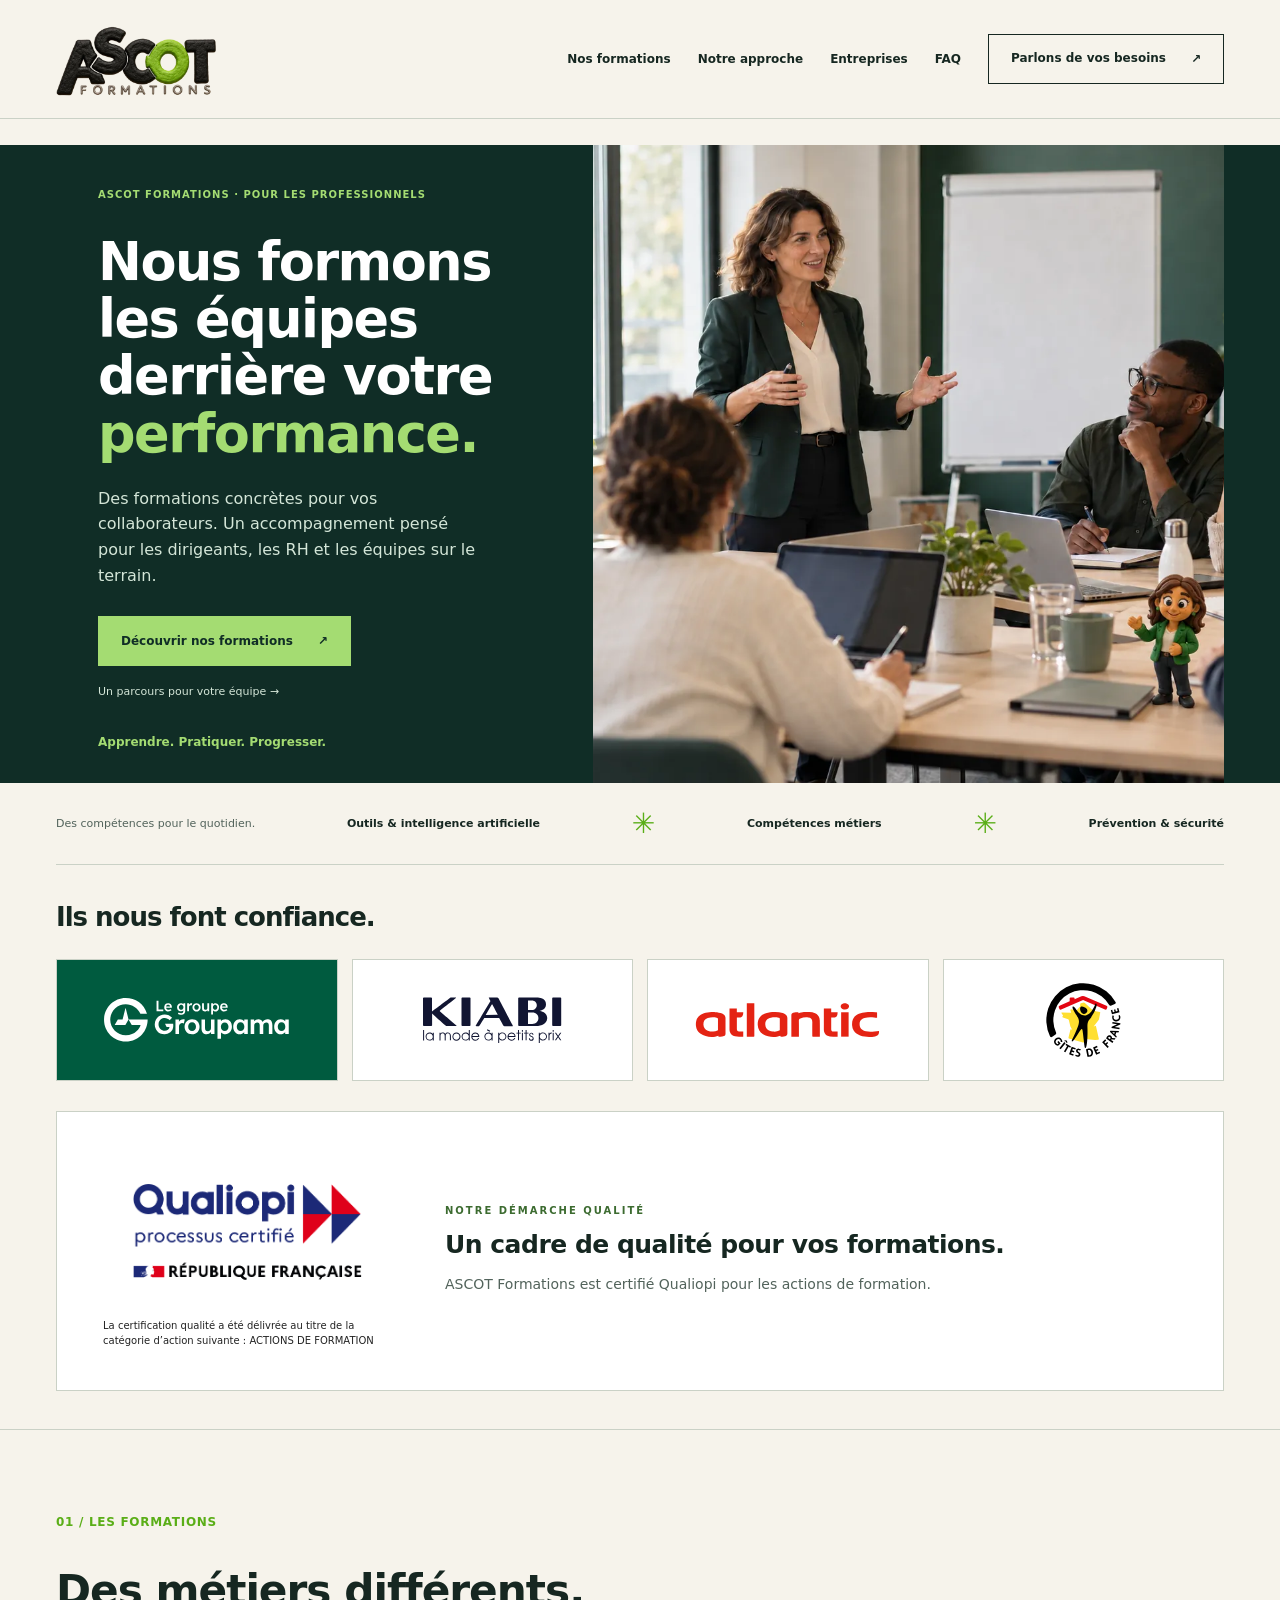
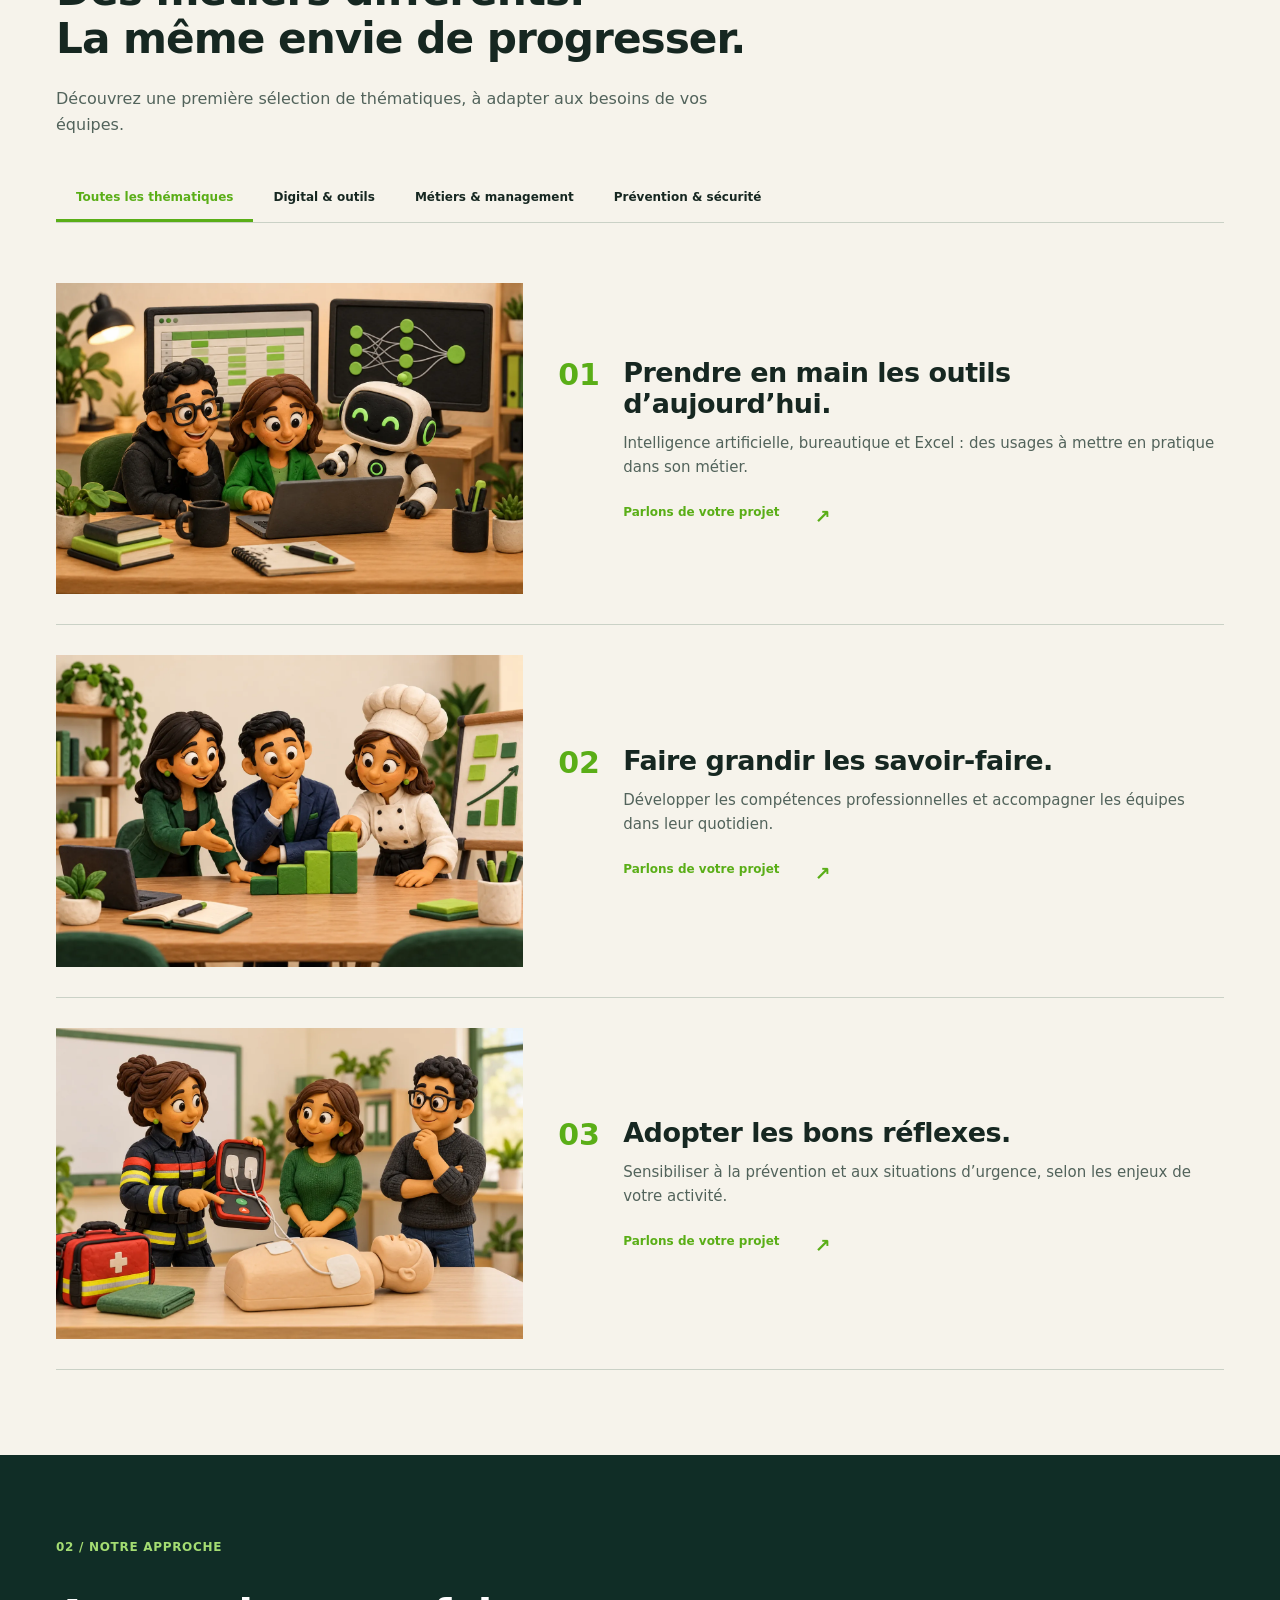
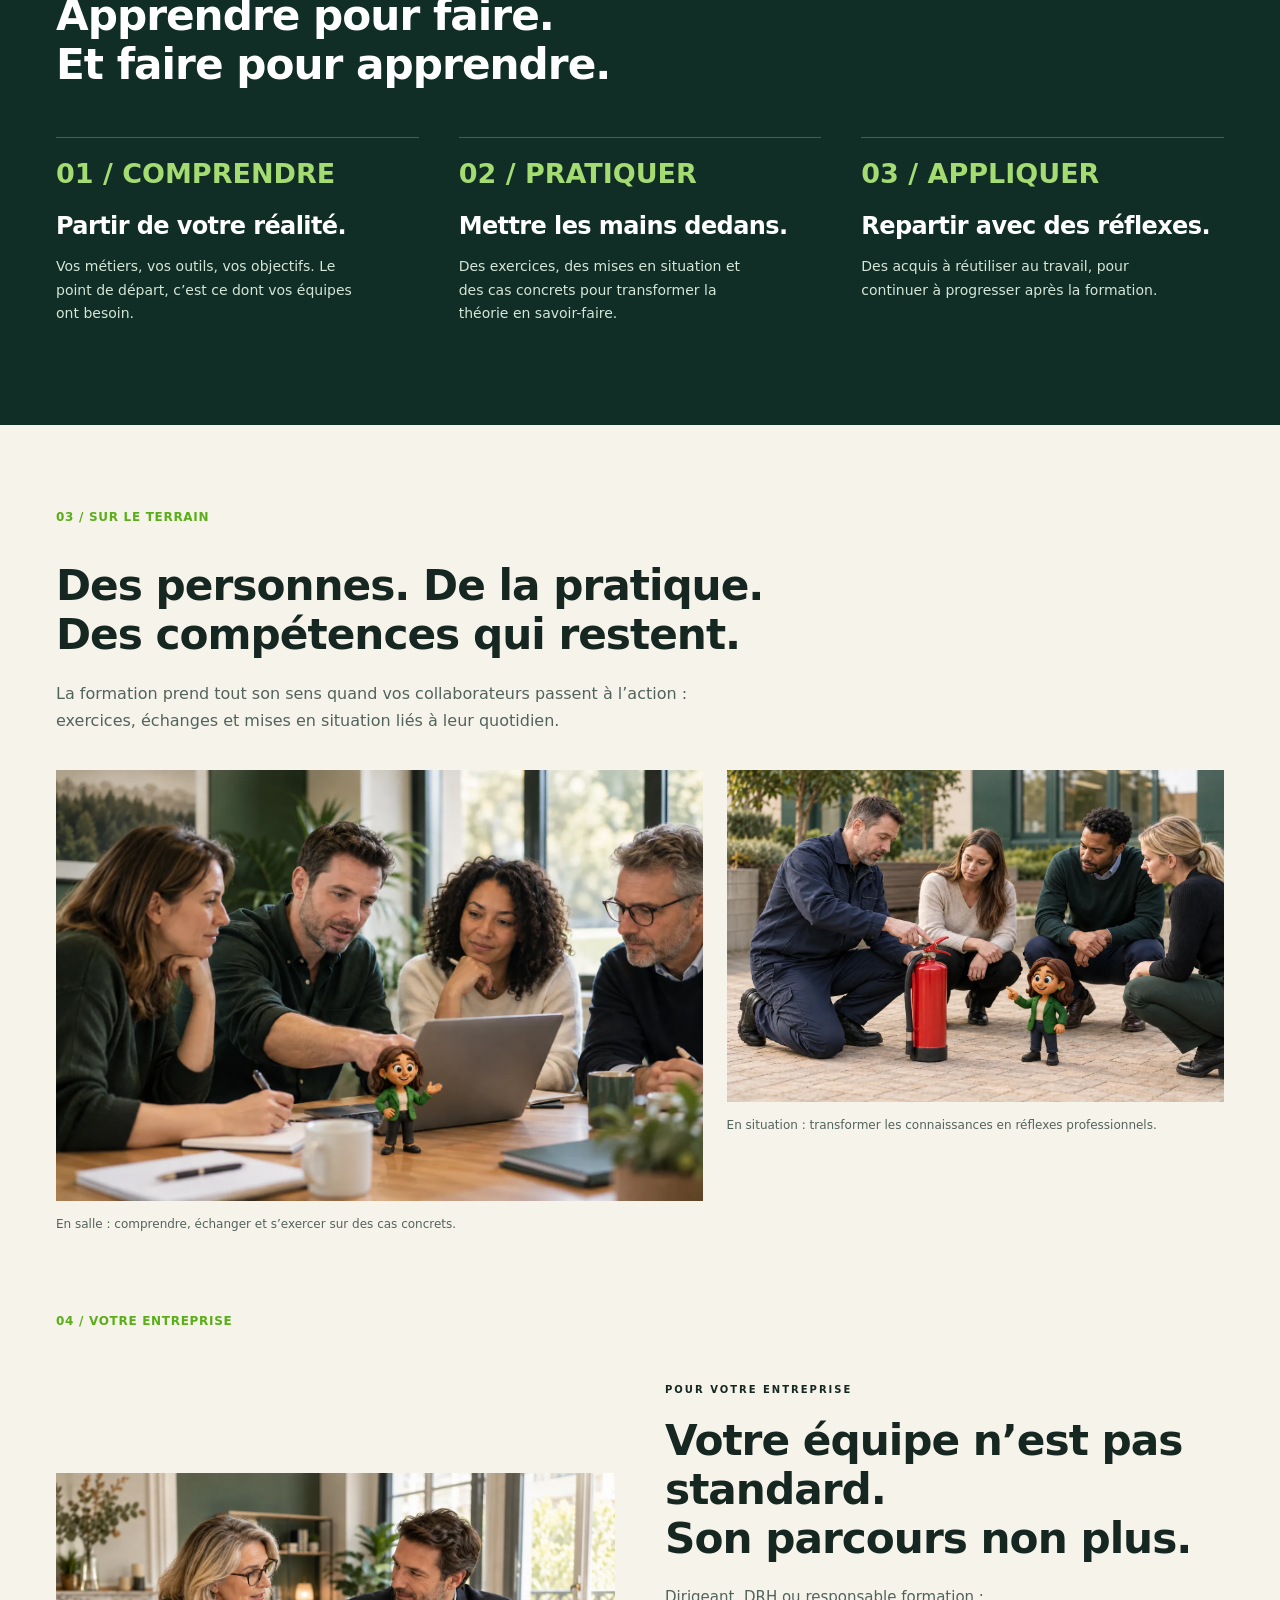
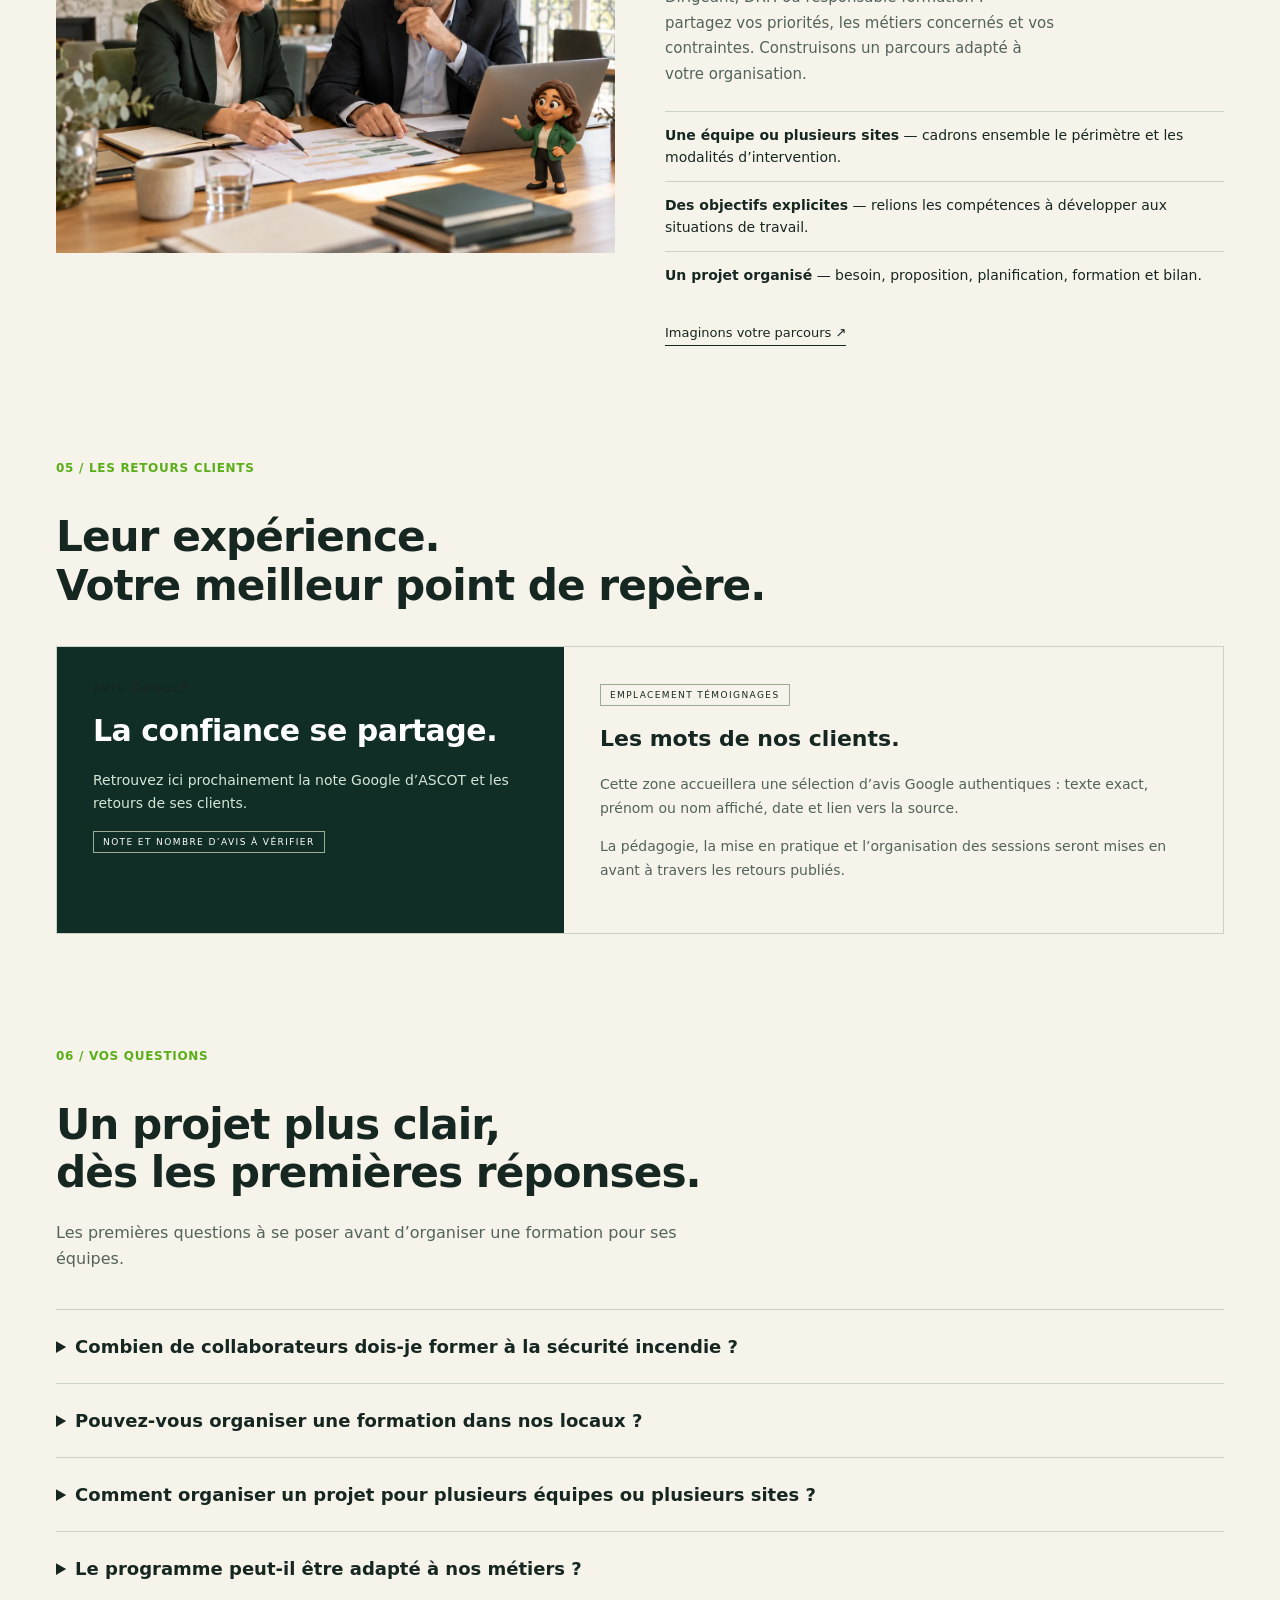
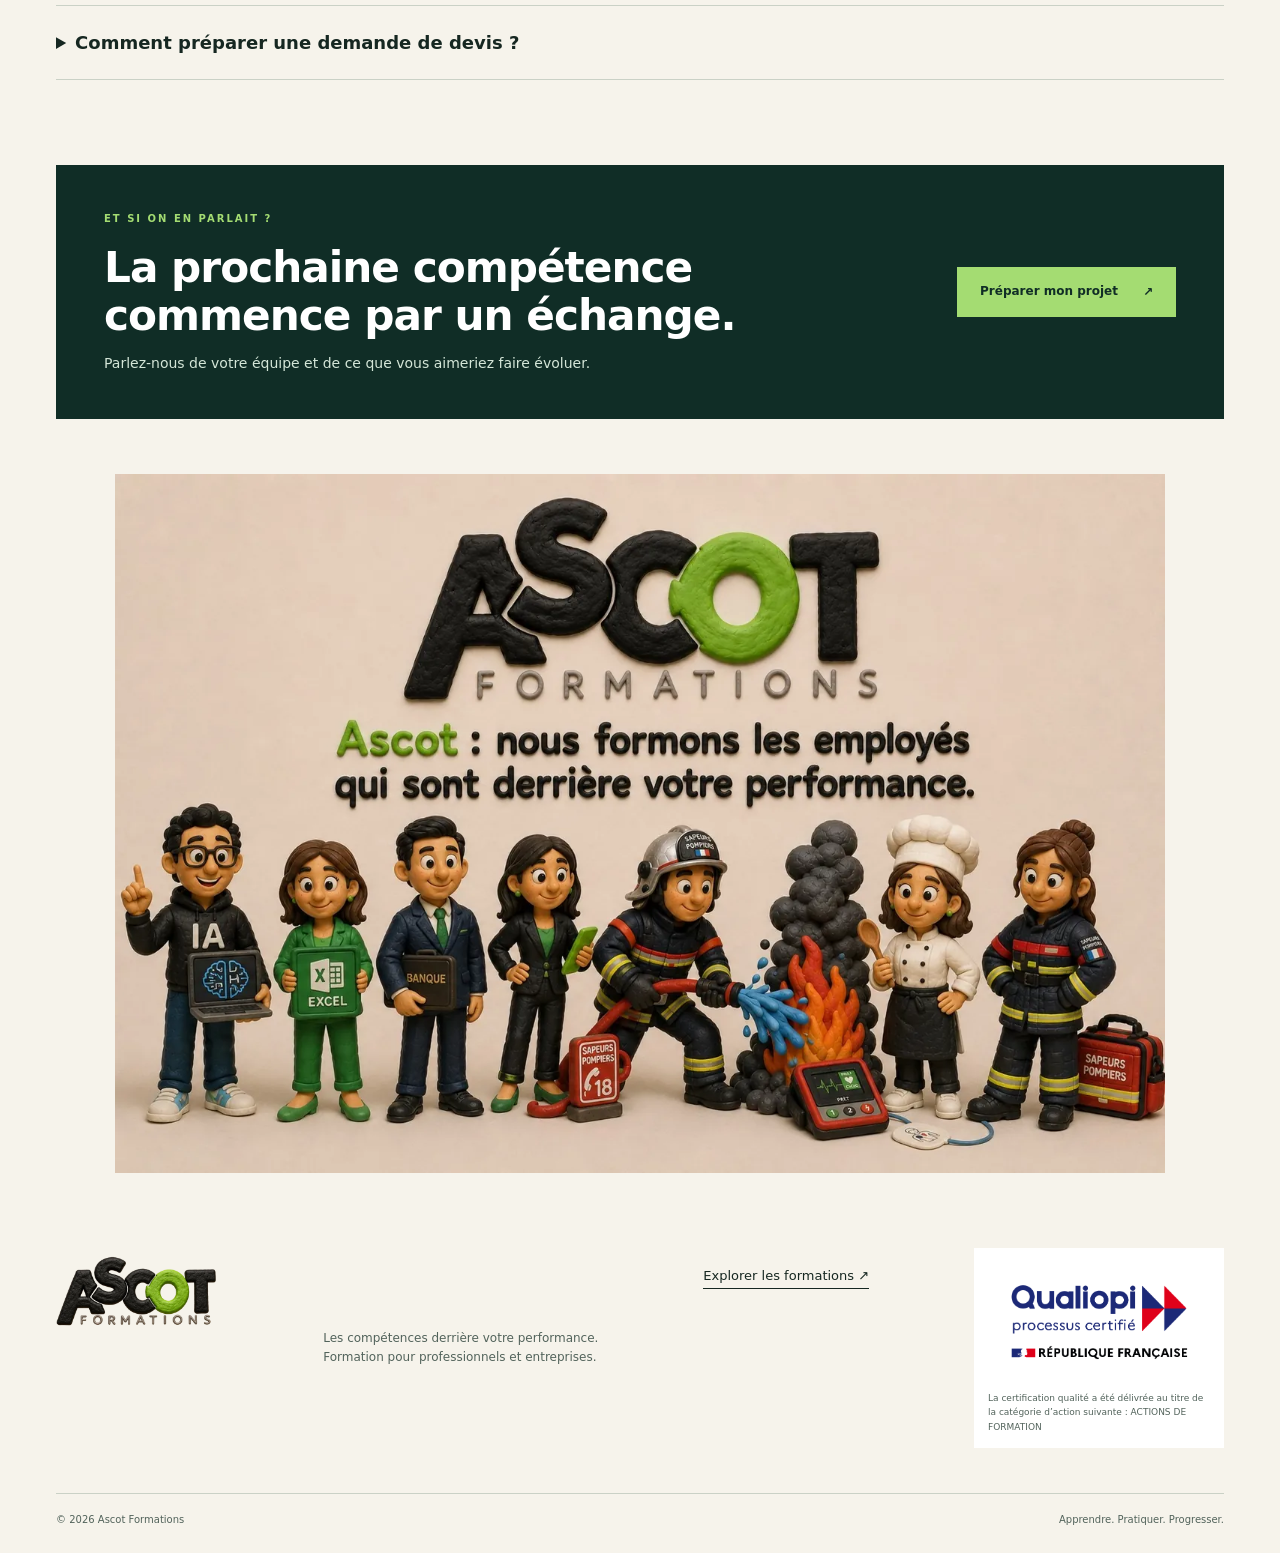
==== commit 66e5d2b6: "Nouvelle version de l'accueil : preuves, terrain, avis et questions La page d'accueil fournie rempla" ====
--- a/site/index.html
+++ b/site/index.html
@@ -4,23 +4,23 @@
 <meta charset="utf-8">
 <meta name="viewport" content="width=device-width,initial-scale=1">
 <title>Ascot Formations — Faire grandir les compétences</title>
-<meta name="description" content="Ascot Formations accompagne les professionnels et leurs équipes dans le développement de leurs compétences : outils et intelligence artificielle, compétences métiers, prévention et sécurité.">
+<meta name="description" content="Ascot Formations accompagne les professionnels et leurs équipes dans le développement de leurs compétences.">
 <meta name="theme-color" content="#F6F3EB">
 <link rel="canonical" href="https://ascot-formations.fr/">
 <meta property="og:type" content="website">
 <meta property="og:site_name" content="Ascot Formation">
 <meta property="og:title" content="Ascot Formations — Faire grandir les compétences">
-<meta property="og:description" content="Des compétences concrètes pour faire avancer vos métiers et votre entreprise : outils et intelligence artificielle, compétences métiers, prévention et sécurité.">
+<meta property="og:description" content="Des formations concrètes pour vos collaborateurs. Un accompagnement pensé pour les dirigeants, les RH et les équipes sur le terrain.">
 <meta property="og:url" content="https://ascot-formations.fr/">
-<meta property="og:image" content="https://ascot-formations.fr/assets/accueil-univers-ascot.webp">
-<meta property="og:image:width" content="1400">
-<meta property="og:image:height" content="933">
-<meta property="og:image:alt" content="L’univers Ascot : logo et personnages en pâte à modeler représentant les métiers">
+<meta property="og:image" content="https://ascot-formations.fr/assets/ascot-photo-session-clay-v2.webp">
+<meta property="og:image:width" content="1440">
+<meta property="og:image:height" content="960">
+<meta property="og:image:alt" content="Session de formation professionnelle en groupe avec une petite mascotte en pâte à modeler">
 <meta property="og:locale" content="fr_FR">
 <meta name="twitter:card" content="summary_large_image">
 <meta name="twitter:title" content="Ascot Formations — Faire grandir les compétences">
-<meta name="twitter:description" content="Des compétences concrètes pour faire avancer vos métiers et votre entreprise.">
-<meta name="twitter:image" content="https://ascot-formations.fr/assets/accueil-univers-ascot.webp">
+<meta name="twitter:description" content="Des formations concrètes pour vos collaborateurs, pensées pour les dirigeants, les RH et les équipes sur le terrain.">
+<meta name="twitter:image" content="https://ascot-formations.fr/assets/ascot-photo-session-clay-v2.webp">
 <link rel="stylesheet" href="./assets/ascot.css">
 <script defer src="https://cloud.umami.is/script.js" data-website-id="02d8fbd9-6db0-4e62-9160-9cc454631782"></script>
 <script src="https://retours.stedzstudio.com/w.js" async></script>
@@ -33,7 +33,7 @@
       "@id": "https://ascot-formations.fr/#organisme",
       "name": "Ascot Formations",
       "url": "https://ascot-formations.fr/",
-      "logo": "https://ascot-formations.fr/assets/logo-ascot-formations.webp",
+      "logo": "https://ascot-formations.fr/assets/ascot-logo-v1.webp",
       "description": "Organisme de formation pour les professionnels et les entreprises : outils et intelligence artificielle, compétences métiers, prévention et sécurité.",
       "areaServed": "FR"
     },
@@ -53,11 +53,12 @@
 
 <div class="top">
   <nav class="shell" aria-label="Navigation principale">
-    <a class="brand" href="./" aria-label="Ascot Formations, accueil"><img alt="Ascot Formations — logo en pâte à modeler" src="./assets/logo-ascot-formations.webp"></a>
+    <a class="brand" href="./" aria-label="Ascot Formations, accueil"><img alt="Ascot Formations — logo en pâte à modeler" src="./assets/ascot-logo-v1.webp"></a>
     <div class="links">
       <a href="./formations/">Nos formations</a>
       <a href="./a-propos/">Notre approche</a>
-      <a href="./entreprise/">Pour votre entreprise</a>
+      <a href="./entreprise/">Entreprises</a>
+      <a href="#questions">FAQ</a>
     </div>
     <a class="nav-cta btn" href="./entreprise/contact/"><span class="swap"><b>Parlons de vos besoins</b><b>Parlons de vos besoins</b></span><span>↗</span></a>
   </nav>
@@ -71,14 +72,14 @@
       <div class="hero-copy">
         <div class="eyebrow">Ascot Formations · Pour les professionnels</div>
         <h1>Nous formons<br>les équipes<br>derrière votre<br><em>performance.</em></h1>
-        <p>Des compétences concrètes pour faire avancer vos métiers et votre entreprise.</p>
+        <p>Des formations concrètes pour vos collaborateurs. Un accompagnement pensé pour les dirigeants, les RH et les équipes sur le terrain.</p>
         <div class="hero-actions">
           <a class="btn" href="./formations/"><span class="swap"><b>Découvrir nos formations</b><b>Découvrir nos formations</b></span><span>↗</span></a>
           <a class="text-link" href="#sur-mesure">Un parcours pour votre équipe →</a>
         </div>
         <div class="hero-foot">Apprendre. Pratiquer. Progresser.</div>
       </div>
-      <div class="hero-art"><img src="./assets/accueil-univers-ascot.webp" alt="L’univers original Ascot : logo et petits personnages en pâte à modeler représentant les métiers" fetchpriority="high" width="1400" height="933"></div>
+      <div class="hero-photo"><img src="./assets/ascot-photo-session-clay-v2.webp" alt="Session de formation professionnelle en groupe avec une petite mascotte en pâte à modeler" fetchpriority="high" width="1440" height="960"></div>
     </div>
   </div>
 </header>
@@ -94,6 +95,31 @@
   </div>
 </div>
 
+<section class="trust" aria-labelledby="trust-title">
+  <div class="shell">
+    <div class="trust-top">
+      <h2 id="trust-title">Ils nous font confiance.</h2>
+    </div>
+    <div class="client-list">
+      <div class="client-slot client-logo groupama"><img alt="Groupama" decoding="async" loading="lazy" src="./assets/logo-groupama.svg"></div>
+      <div class="client-slot client-logo kiabi"><img alt="Kiabi" decoding="async" loading="lazy" src="./assets/logo-kiabi.svg"></div>
+      <div class="client-slot client-logo atlantic"><img alt="Atlantic" decoding="async" loading="lazy" src="./assets/logo-atlantic.svg"></div>
+      <div class="client-slot client-logo gites-de-france"><img alt="Gîtes de France" decoding="async" loading="lazy" src="./assets/logo-gites-de-france.svg"></div>
+    </div>
+    <aside class="quality-band" aria-label="Certification Qualiopi">
+      <div class="quality-logo">
+        <img alt="Qualiopi — Processus certifié. La certification qualité a été délivrée au titre de la catégorie : actions de formation." decoding="async" loading="lazy" src="./assets/logo-qualiopi-officiel.png">
+        <p class="quality-category">La certification qualité a été délivrée au titre de la catégorie d’action suivante : ACTIONS DE FORMATION</p>
+      </div>
+      <div class="quality-copy">
+        <div class="eyebrow">Notre démarche qualité</div>
+        <h3>Un cadre de qualité pour vos formations.</h3>
+        <p>ASCOT Formations est certifié Qualiopi pour les actions de formation.</p>
+      </div>
+    </aside>
+  </div>
+</section>
+
 <section id="formations">
   <div class="shell">
     <div class="chapter-number">01 / LES FORMATIONS</div>
@@ -113,7 +139,7 @@
     <div class="courses">
 
       <article class="course" data-category="digital">
-        <div class="course-art"><img src="./assets/formation-ia-outils.webp" alt="Atelier IA et bureautique avec deux professionnels et un robot en pâte à modeler" loading="lazy" width="1200" height="800"></div>
+        <div class="course-art"><img src="./assets/ascot-digital-v1.webp" alt="Atelier IA et bureautique avec deux professionnels et un robot en pâte à modeler" loading="lazy" decoding="async" width="1440" height="960"></div>
         <div class="course-body">
           <h3>Prendre en main les outils d’aujourd’hui.</h3>
           <p>Intelligence artificielle, bureautique et Excel : des usages à mettre en pratique dans son métier.</p>
@@ -122,7 +148,7 @@
       </article>
 
       <article class="course" data-category="metiers">
-        <div class="course-art"><img src="./assets/formation-metiers-management.webp" alt="Atelier collaboratif entre une formatrice, un banquier et une cheffe en pâte à modeler" loading="lazy" width="1200" height="800"></div>
+        <div class="course-art"><img src="./assets/ascot-metiers-v1.webp" alt="Atelier collaboratif entre une formatrice, un banquier et une cheffe en pâte à modeler" loading="lazy" decoding="async" width="1440" height="960"></div>
         <div class="course-body">
           <h3>Faire grandir les savoir-faire.</h3>
           <p>Développer les compétences professionnelles et accompagner les équipes dans leur quotidien.</p>
@@ -131,7 +157,7 @@
       </article>
 
       <article class="course" data-category="securite">
-        <div class="course-art"><img src="./assets/formation-prevention-securite.webp" alt="Formation aux premiers secours avec une formatrice et deux professionnels en pâte à modeler" loading="lazy" width="1200" height="800"></div>
+        <div class="course-art"><img src="./assets/ascot-securite-v1.webp" alt="Formation aux premiers secours avec une formatrice et deux professionnels en pâte à modeler" loading="lazy" decoding="async" width="1440" height="960"></div>
         <div class="course-body">
           <h3>Adopter les bons réflexes.</h3>
           <p>Sensibiliser à la prévention et aux situations d’urgence, selon les enjeux de votre activité.</p>
@@ -169,17 +195,97 @@
   </div>
 </section>
 
+<section class="field-section" id="terrain">
+  <div class="shell">
+    <div class="chapter-number">03 / SUR LE TERRAIN</div>
+    <div class="section-head">
+      <h2>Des personnes. De la pratique.<br>Des compétences qui restent.</h2>
+      <p>La formation prend tout son sens quand vos collaborateurs passent à l’action : exercices, échanges et mises en situation liés à leur quotidien.</p>
+    </div>
+    <div class="field-grid">
+      <figure>
+        <div class="training-photo"><img src="./assets/ascot-photo-atelier-clay-v2.webp" alt="Atelier collaboratif autour des outils numériques avec une petite mascotte en pâte à modeler" loading="lazy" decoding="async" width="1440" height="960"></div>
+        <figcaption>En salle : comprendre, échanger et s’exercer sur des cas concrets.</figcaption>
+      </figure>
+      <figure>
+        <div class="training-photo"><img src="./assets/ascot-photo-securite-clay-v2.webp" alt="Sensibilisation à la sécurité incendie avec une petite mascotte en pâte à modeler" loading="lazy" decoding="async" width="1440" height="960"></div>
+        <figcaption>En situation : transformer les connaissances en réflexes professionnels.</figcaption>
+      </figure>
+    </div>
+  </div>
+</section>
+
 <section class="tail" id="sur-mesure">
   <div class="shell">
-    <div class="chapter-number">03 / VOTRE ENTREPRISE</div>
+    <div class="chapter-number">04 / VOTRE ENTREPRISE</div>
     <div class="tail-grid">
-      <div class="visual"><img src="./assets/accueil-univers-ascot.webp" alt="L’image de marque Ascot : nous formons les employés qui sont derrière votre performance" loading="lazy" width="1400" height="933"></div>
+      <div class="visual training-photo"><img src="./assets/ascot-photo-rh-clay-v2.webp" alt="Préparation d’un parcours de formation avec une responsable RH avec une petite mascotte en pâte à modeler" loading="lazy" decoding="async" width="1440" height="960"></div>
       <div>
         <div class="eyebrow">Pour votre entreprise</div>
         <h2>Votre équipe n’est pas standard.<br>Son parcours non plus.</h2>
-        <p>Un besoin précis ? Plusieurs métiers à accompagner ? Construisons ensemble un parcours adapté à votre organisation.</p>
+        <p>Dirigeant, DRH ou responsable formation : partagez vos priorités, les métiers concernés et vos contraintes. Construisons un parcours adapté à votre organisation.</p>
+        <ul class="enterprise-points">
+          <li><b>Une équipe ou plusieurs sites</b> — cadrons ensemble le périmètre et les modalités d’intervention.</li>
+          <li><b>Des objectifs explicites</b> — relions les compétences à développer aux situations de travail.</li>
+          <li><b>Un projet organisé</b> — besoin, proposition, planification, formation et bilan.</li>
+        </ul>
         <a href="./entreprise/former-equipes/" class="text-link">Imaginons votre parcours <span aria-hidden="true">↗</span></a>
       </div>
+    </div>
+  </div>
+</section>
+
+<section class="review-section" id="avis">
+  <div class="shell">
+    <div class="chapter-number">05 / LES RETOURS CLIENTS</div>
+    <div class="section-head">
+      <h2>Leur expérience.<br>Votre meilleur point de repère.</h2>
+    </div>
+    <div class="review-panel">
+      <div class="review-summary">
+        <div class="eyebrow">Avis Google</div>
+        <h3>La confiance se partage.</h3>
+        <p>Retrouvez ici prochainement la note Google d’ASCOT et les retours de ses clients.</p>
+        <span class="placeholder-label">Note et nombre d’avis à vérifier</span>
+      </div>
+      <div class="review-copy">
+        <span class="placeholder-label">Emplacement témoignages</span>
+        <h3>Les mots de nos clients.</h3>
+        <p>Cette zone accueillera une sélection d’avis Google authentiques : texte exact, prénom ou nom affiché, date et lien vers la source.</p>
+        <p>La pédagogie, la mise en pratique et l’organisation des sessions seront mises en avant à travers les retours publiés.</p>
+      </div>
+    </div>
+  </div>
+</section>
+
+<section class="faq-section" id="questions">
+  <div class="shell">
+    <div class="chapter-number">06 / VOS QUESTIONS</div>
+    <div class="section-head">
+      <h2>Un projet plus clair,<br>dès les premières réponses.</h2>
+      <p>Les premières questions à se poser avant d’organiser une formation pour ses équipes.</p>
+    </div>
+    <div class="faq-list">
+      <details>
+        <summary>Combien de collaborateurs dois-je former à la sécurité incendie ?</summary>
+        <p>Le périmètre dépend de votre établissement, de son activité, de ses risques et des rôles des collaborateurs. Pour préparer une réponse adaptée, indiquez-nous le nombre de sites, les effectifs et l’organisation actuelle de la sécurité. <a href="./securite-incendie/">Échangeons sur votre situation.</a></p>
+      </details>
+      <details>
+        <summary>Pouvez-vous organiser une formation dans nos locaux ?</summary>
+        <p>Précisez le lieu, le thème, le nombre de participants et les équipements disponibles. Ces éléments permettent de définir les modalités de la session avec vous.</p>
+      </details>
+      <details>
+        <summary>Comment organiser un projet pour plusieurs équipes ou plusieurs sites ?</summary>
+        <p>Commençons par identifier les sites concernés, les métiers, les effectifs et vos échéances. Nous pourrons ensuite cadrer le parcours et le calendrier avec votre responsable formation.</p>
+      </details>
+      <details>
+        <summary>Le programme peut-il être adapté à nos métiers ?</summary>
+        <p>Vos objectifs, les outils utilisés et les situations rencontrées au travail servent de point de départ pour construire un parcours adapté. Partagez des exemples concrets lors du premier échange.</p>
+      </details>
+      <details>
+        <summary>Comment préparer une demande de devis ?</summary>
+        <p>Indiquez votre entreprise, la thématique, le nombre de collaborateurs, le lieu et les dates souhaitées. Le bouton « Préparer mon projet » vous permet de télécharger un brief pour structurer ces informations.</p>
+      </details>
     </div>
   </div>
 </section>
@@ -193,6 +299,10 @@
     </div>
     <button class="btn" type="button" data-dialog-open="contact-dialog"><span class="swap"><b>Préparer mon projet</b><b>Préparer mon projet</b></span><span aria-hidden="true">↗</span></button>
   </div>
+
+  <figure class="closing-universe">
+    <img src="./assets/ascot-equipe.webp" alt="L’univers original Ascot : logo et petits personnages en pâte à modeler représentant les métiers" loading="lazy" decoding="async" width="1400" height="933">
+  </figure>
 </div>
 
 </main>
@@ -200,9 +310,13 @@
 <footer class="footer">
   <div class="shell">
     <div class="footer-brand">
-      <a class="brand" href="./" aria-label="Ascot Formations, accueil"><img alt="Ascot Formations — logo en pâte à modeler" src="./assets/logo-ascot-formations.webp"></a>
+      <a class="brand" href="./" aria-label="Ascot Formations, accueil"><img alt="Ascot Formations — logo en pâte à modeler" src="./assets/ascot-logo-v1.webp"></a>
       <p>Les compétences derrière votre performance.<br>Formation pour professionnels et entreprises.</p>
       <a class="text-link" href="./formations/">Explorer les formations <span aria-hidden="true">↗</span></a>
+      <div class="footer-quality">
+        <img alt="Qualiopi — certification pour les actions de formation" loading="lazy" src="./assets/logo-qualiopi-officiel.png">
+        <p class="quality-category">La certification qualité a été délivrée au titre de la catégorie d’action suivante : ACTIONS DE FORMATION</p>
+      </div>
     </div>
     <div class="footer-bottom">
       <span>© 2026 Ascot Formations</span>
@@ -287,7 +401,7 @@
     lien.click();
     lien.remove();
     setTimeout(function(){ URL.revokeObjectURL(url); }, 10000);
-    document.getElementById('brief-statut').textContent = 'Votre brief est prêt : il a été téléchargé, rien n’a été envoyé depuis cette page.';
+    document.getElementById('brief-statut').textContent = 'Votre brief est prêt. Conservez-le pour votre prochain échange.';
   });
 })();
 </script>
--- a/site/assets/ascot.css
+++ b/site/assets/ascot.css
@@ -521,7 +521,7 @@
   .step p{max-width:none}
   .tail-grid,.split,.newsletter-grid,.photo-guides{grid-template-columns:1fr;gap:25px}
   .tail{padding-top:58px}
-  .tail .chapter-number{margin-bottom:45px}
+  .tail .chapter-number{margin-bottom:61px}
   .tail h2{font-size:31px}
   .cta,.contact{display:block;padding:28px}
   .cta h2,.contact h2{font-size:29px}
@@ -545,3 +545,104 @@
   .agenda-date span{margin-top:0}
   .agenda-action{align-self:stretch}
 }
+
+/* ============================================================
+   14. PREUVES, TERRAIN, AVIS ET QUESTIONS
+   Les blocs de la version 4 de la maquette : références clients
+   et démarche qualité, photos de terrain, avis clients, questions
+   fréquentes, image de clôture. Valeurs reprises telles quelles.
+   ============================================================ */
+
+/* --- Visuel du héros : une photo qui remplit toute la colonne --- */
+.hero-photo{background:#e4eadf;display:grid;grid-template-rows:1fr;overflow:hidden;min-height:270px}
+.hero-photo img{width:100%;height:100%;min-height:270px;object-fit:cover;object-position:center}
+
+/* --- Cadres photo : rapport 3/2, image recadrée pour remplir le cadre --- */
+.training-photo{position:relative;overflow:hidden;min-width:0;background:#d9e1d4}
+.training-photo>img{display:block;width:100%;height:100%;object-fit:cover;aspect-ratio:3/2}
+.field-grid .training-photo{aspect-ratio:3/2}
+.tail .training-photo{min-height:380px}
+.tail .training-photo img{min-height:380px}
+
+/* --- Étiquette d'un emplacement restant à compléter --- */
+.placeholder-label{font-size:9px;letter-spacing:1.4px;text-transform:uppercase;border:1px solid #9cab95;padding:5px 9px}
+
+/* --- Références clients, puis démarche qualité --- */
+.trust{padding:38px 0;border-bottom:1px solid var(--line)}
+.trust-top{display:flex;justify-content:space-between;gap:24px;align-items:center;margin-bottom:26px}
+.trust h2{font-size:26px}
+.client-list{display:grid;grid-template-columns:repeat(4,1fr);gap:14px}
+.client-slot{padding:22px 12px;border:1px dashed #a6b2a0;text-align:center;background:#eeeee5}
+.client-slot b{display:block;font-size:21px;font-weight:650}
+.client-slot span{font-size:10px;color:var(--muted);display:block;margin-top:10px}
+.client-slot.client-logo{height:122px;display:flex;align-items:center;justify-content:center;padding:25px;border:1px solid var(--line);background:var(--white)}
+.client-logo img{width:100%;height:100%;max-width:185px;max-height:72px;object-fit:contain}
+.client-slot.groupama{background:#005b3f}
+.client-slot.gites-de-france{padding:15px}
+.client-slot.gites-de-france img{max-height:90px}
+.client-slot.kiabi{padding:30px}
+.quality-band{display:grid;grid-template-columns:320px 1fr;gap:38px;align-items:center;margin-top:30px;padding:26px 30px;background:var(--white);border:1px solid var(--line)}
+.quality-logo{background:var(--white);padding:16px}
+.quality-logo img{display:block;width:100%;height:auto;object-fit:contain}
+.quality-copy .eyebrow{color:#3c6b30}
+.quality-copy h3{font-size:25px;line-height:1.25;letter-spacing:-.5px;margin:13px 0}
+.quality-copy p{font-size:14px;line-height:1.7;color:var(--muted);margin:0}
+.quality-category{font-size:10px;line-height:1.5;color:#222;margin:10px 0 0}
+.footer-quality{padding:14px;background:var(--white);max-width:250px}
+.footer-quality img{display:block;width:100%;height:auto}
+.footer-quality .quality-category{font-size:9px}
+
+/* --- Sur le terrain : deux photos légendées --- */
+.field-section{padding-bottom:20px}
+.field-grid{display:grid;grid-template-columns:1.3fr 1fr;gap:24px}
+.field-grid figure{margin:0}
+.field-grid figcaption{font-size:12px;color:var(--muted);line-height:1.6;margin-top:14px}
+
+/* --- Points clés d'un parcours d'entreprise --- */
+.enterprise-points{padding:0;list-style:none;font-size:14px;line-height:1.6;margin:24px 0}
+.enterprise-points li{border-top:1px solid var(--line);padding:12px 0}
+
+/* --- Avis clients : un panneau sombre à gauche, les verbatims à droite --- */
+.review-section{padding-top:35px}
+.review-panel{display:grid;grid-template-columns:1fr 1.3fr;border:1px solid var(--line)}
+.review-summary{background:var(--dark);color:var(--white);padding:36px}
+.review-summary h3{font-size:30px;margin:20px 0;font-weight:650}
+.review-summary p{color:var(--pale);font-size:14px;line-height:1.7}
+.review-copy{padding:36px}
+/* Sans interlettrage négatif ici : la maquette laisse le réglage par défaut,
+   ce qui fait passer ce titre sur deux lignes à 390 px. */
+.review-copy h3{font-size:22px;margin:0 0 22px;letter-spacing:normal}
+.review-copy p{font-size:14px;color:var(--muted);line-height:1.7}
+.review-copy .placeholder-label{display:inline-block;margin-bottom:20px}
+
+/* --- Questions fréquentes : un accordéon natif --- */
+.faq-section{padding-top:30px}
+.faq-list{border-top:1px solid var(--line)}
+.faq-list details{border-bottom:1px solid var(--line);padding:23px 0}
+.faq-list summary{cursor:pointer;font-weight:650;font-size:18px;line-height:1.5;padding-right:10px}
+.faq-list details p{font-size:14px;line-height:1.8;color:var(--muted);max-width:850px;margin:16px 0 0}
+.faq-list a{text-decoration:underline}
+
+/* --- Image de clôture, avant le pied de page --- */
+.closing-universe{margin:0 auto 55px;max-width:1050px}
+.closing-universe img{display:block;width:100%;height:auto}
+
+@media(max-width:700px){
+  .hero-photo{display:block;height:auto;min-height:0}
+  .hero-photo img{height:auto;min-height:0;aspect-ratio:3/2}
+  .trust-top{display:block}
+  .trust h2{font-size:24px}
+  .client-list{grid-template-columns:1fr 1fr}
+  .client-slot b{font-size:17px}
+  .client-slot.client-logo{height:105px;padding:22px}
+  .client-slot.gites-de-france{padding:12px}
+  .quality-band{grid-template-columns:1fr;gap:14px;padding:22px}
+  .quality-logo{max-width:300px}
+  .quality-copy h3{font-size:22px}
+  .footer-quality{max-width:230px}
+  .field-grid,.review-panel{grid-template-columns:1fr}
+  .tail .training-photo,.tail .training-photo img{min-height:270px}
+  .review-summary,.review-copy{padding:26px}
+  .faq-list summary{font-size:16px}
+  .closing-universe{margin-bottom:35px}
+}
